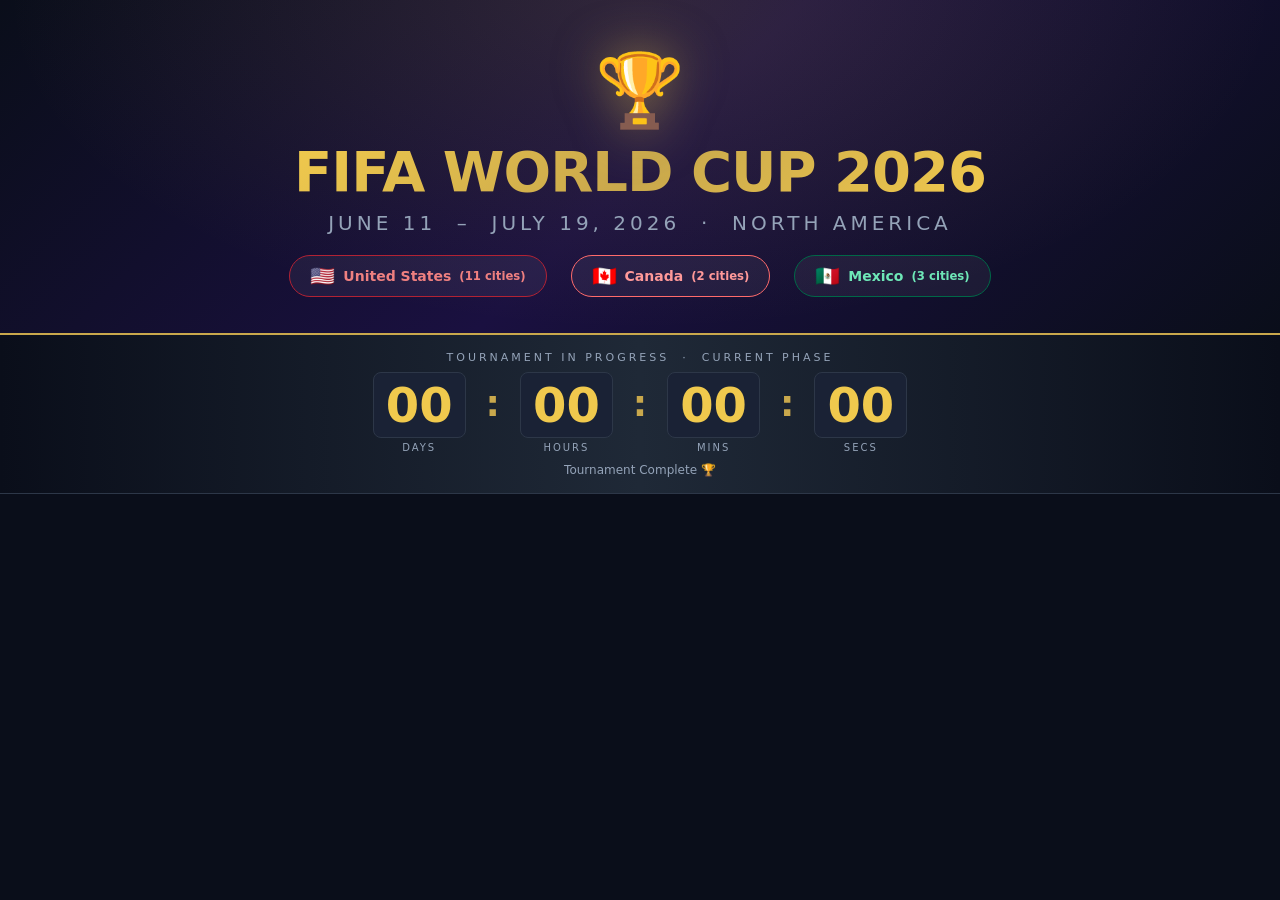
==== index.html @ 5e18eb70 "Add FIFA World Cup 2026 visual dashboard Complete single-page dashboard covering the full tournament" ====
<!DOCTYPE html>
<html lang="en">
<head>
<meta charset="UTF-8">
<meta name="viewport" content="width=device-width, initial-scale=1.0">
<title>FIFA World Cup 2026 Dashboard</title>
<style>
  :root {
    --gold: #C9A84C;
    --gold-light: #F0C94D;
    --dark: #0A0E1A;
    --dark2: #111827;
    --dark3: #1F2937;
    --card: #1A2235;
    --border: #2D3748;
    --text: #E2E8F0;
    --text-dim: #94A3B8;
    --usa: #B22234;
    --canada: #FF0000;
    --mexico: #006847;
    --green: #10B981;
    --blue: #3B82F6;
    --purple: #8B5CF6;
    --orange: #F59E0B;
  }

  * { margin: 0; padding: 0; box-sizing: border-box; }

  body {
    background: var(--dark);
    color: var(--text);
    font-family: 'Segoe UI', system-ui, -apple-system, sans-serif;
    min-height: 100vh;
  }

  /* ── HERO ── */
  .hero {
    background: linear-gradient(135deg, #0A0E1A 0%, #1a1040 50%, #0A0E1A 100%);
    border-bottom: 2px solid var(--gold);
    padding: 0;
    position: relative;
    overflow: hidden;
  }
  .hero::before {
    content: '';
    position: absolute;
    inset: 0;
    background: radial-gradient(ellipse at 50% 0%, rgba(201,168,76,0.15) 0%, transparent 70%);
  }
  .hero-inner {
    position: relative;
    z-index: 1;
    max-width: 1400px;
    margin: 0 auto;
    padding: 48px 24px 36px;
    display: flex;
    flex-direction: column;
    align-items: center;
    text-align: center;
  }
  .trophy-icon {
    font-size: 72px;
    margin-bottom: 8px;
    filter: drop-shadow(0 0 24px rgba(201,168,76,0.6));
    animation: float 3s ease-in-out infinite;
  }
  @keyframes float { 0%,100%{transform:translateY(0)} 50%{transform:translateY(-8px)} }
  .hero h1 {
    font-size: clamp(28px, 5vw, 56px);
    font-weight: 900;
    letter-spacing: -1px;
    background: linear-gradient(135deg, #F0C94D, #C9A84C, #F0C94D);
    -webkit-background-clip: text;
    -webkit-text-fill-color: transparent;
    background-clip: text;
    line-height: 1.1;
  }
  .hero-sub {
    font-size: clamp(14px, 2vw, 20px);
    color: var(--text-dim);
    margin-top: 8px;
    letter-spacing: 4px;
    text-transform: uppercase;
  }
  .hosts-bar {
    display: flex;
    gap: 24px;
    margin-top: 20px;
    flex-wrap: wrap;
    justify-content: center;
  }
  .host-badge {
    display: flex;
    align-items: center;
    gap: 8px;
    background: rgba(255,255,255,0.05);
    border: 1px solid var(--border);
    border-radius: 100px;
    padding: 8px 20px;
    font-size: 14px;
    font-weight: 600;
  }
  .host-badge .flag { font-size: 20px; }
  .host-badge.usa { border-color: var(--usa); color: #ef8080; }
  .host-badge.canada { border-color: #ff6b6b; color: #ff9999; }
  .host-badge.mexico { border-color: var(--mexico); color: #6ee7b7; }

  /* ── COUNTDOWN ── */
  .countdown-strip {
    background: linear-gradient(90deg, #0A0E1A, var(--dark3), #0A0E1A);
    border-bottom: 1px solid var(--border);
    padding: 16px 24px;
    text-align: center;
  }
  .countdown-label {
    font-size: 11px;
    letter-spacing: 3px;
    text-transform: uppercase;
    color: var(--text-dim);
    margin-bottom: 8px;
  }
  .countdown-wrap {
    display: flex;
    justify-content: center;
    gap: 20px;
    flex-wrap: wrap;
  }
  .cd-unit {
    display: flex;
    flex-direction: column;
    align-items: center;
  }
  .cd-num {
    font-size: clamp(28px, 4vw, 48px);
    font-weight: 900;
    color: var(--gold-light);
    line-height: 1;
    font-variant-numeric: tabular-nums;
    min-width: 64px;
    text-align: center;
    background: var(--card);
    border: 1px solid var(--border);
    border-radius: 8px;
    padding: 8px 12px;
  }
  .cd-lbl { font-size: 10px; color: var(--text-dim); letter-spacing: 2px; margin-top: 4px; text-transform: uppercase; }
  .cd-sep { font-size: 36px; color: var(--gold); align-self: center; padding-bottom: 18px; font-weight: 900; }

  /* ── LAYOUT ── */
  .main { max-width: 1400px; margin: 0 auto; padding: 24px; }
  .section { margin-bottom: 40px; }
  .section-title {
    font-size: 13px;
    letter-spacing: 3px;
    text-transform: uppercase;
    color: var(--gold);
    margin-bottom: 16px;
    display: flex;
    align-items: center;
    gap: 12px;
  }
  .section-title::after {
    content: '';
    flex: 1;
    height: 1px;
    background: linear-gradient(90deg, var(--border), transparent);
  }

  /* ── STATS ROW ── */
  .stats-grid {
    display: grid;
    grid-template-columns: repeat(auto-fit, minmax(140px, 1fr));
    gap: 12px;
  }
  .stat-card {
    background: var(--card);
    border: 1px solid var(--border);
    border-radius: 12px;
    padding: 20px 16px;
    text-align: center;
    transition: border-color .2s, transform .2s;
  }
  .stat-card:hover { border-color: var(--gold); transform: translateY(-2px); }
  .stat-num {
    font-size: 36px;
    font-weight: 900;
    color: var(--gold-light);
    line-height: 1;
  }
  .stat-label { font-size: 11px; color: var(--text-dim); margin-top: 4px; text-transform: uppercase; letter-spacing: 1px; }

  /* ── TIMELINE ── */
  .timeline {
    position: relative;
    padding-left: 28px;
  }
  .timeline::before {
    content: '';
    position: absolute;
    left: 10px;
    top: 8px;
    bottom: 8px;
    width: 2px;
    background: linear-gradient(to bottom, var(--gold), var(--blue), var(--purple), var(--green));
  }
  .tl-item {
    position: relative;
    margin-bottom: 20px;
    background: var(--card);
    border: 1px solid var(--border);
    border-radius: 12px;
    padding: 16px 20px;
    transition: border-color .2s;
  }
  .tl-item:hover { border-color: var(--gold); }
  .tl-item::before {
    content: '';
    position: absolute;
    left: -24px;
    top: 20px;
    width: 12px;
    height: 12px;
    border-radius: 50%;
    background: var(--gold);
    border: 2px solid var(--dark);
    box-shadow: 0 0 8px var(--gold);
  }
  .tl-item.active { border-color: var(--gold); background: rgba(201,168,76,0.08); }
  .tl-item.active::before { background: var(--gold-light); box-shadow: 0 0 16px var(--gold-light); }
  .tl-date { font-size: 12px; color: var(--gold); font-weight: 700; letter-spacing: 1px; }
  .tl-name { font-size: 16px; font-weight: 700; margin: 2px 0; }
  .tl-detail { font-size: 12px; color: var(--text-dim); }
  .tl-badge {
    display: inline-block;
    padding: 2px 10px;
    border-radius: 100px;
    font-size: 10px;
    font-weight: 700;
    letter-spacing: 1px;
    text-transform: uppercase;
    margin-top: 6px;
  }
  .badge-group { background: rgba(59,130,246,0.2); color: #93C5FD; border: 1px solid rgba(59,130,246,0.3); }
  .badge-r32 { background: rgba(139,92,246,0.2); color: #C4B5FD; border: 1px solid rgba(139,92,246,0.3); }
  .badge-r16 { background: rgba(245,158,11,0.2); color: #FCD34D; border: 1px solid rgba(245,158,11,0.3); }
  .badge-qf { background: rgba(16,185,129,0.2); color: #6EE7B7; border: 1px solid rgba(16,185,129,0.3); }
  .badge-sf { background: rgba(239,68,68,0.2); color: #FCA5A5; border: 1px solid rgba(239,68,68,0.3); }
  .badge-final { background: rgba(201,168,76,0.3); color: var(--gold-light); border: 1px solid var(--gold); }
  .badge-current { background: rgba(16,185,129,0.3); color: #6EE7B7; border: 1px solid var(--green); animation: pulse 2s infinite; }
  @keyframes pulse { 0%,100%{opacity:1} 50%{opacity:0.7} }

  /* ── PHASE PROGRESS ── */
  .phase-bar {
    background: var(--card);
    border: 1px solid var(--border);
    border-radius: 12px;
    padding: 20px 24px;
    margin-bottom: 12px;
  }
  .phase-header { display: flex; justify-content: space-between; align-items: center; margin-bottom: 10px; }
  .phase-name { font-weight: 700; font-size: 15px; }
  .phase-dates { font-size: 12px; color: var(--text-dim); }
  .phase-track { height: 6px; background: var(--dark3); border-radius: 100px; overflow: hidden; }
  .phase-fill { height: 100%; border-radius: 100px; transition: width 1s ease; }
  .phase-meta { display: flex; gap: 16px; margin-top: 8px; font-size: 12px; color: var(--text-dim); }

  /* ── VENUES ── */
  .venues-grid {
    display: grid;
    grid-template-columns: repeat(auto-fill, minmax(220px, 1fr));
    gap: 12px;
  }
  .venue-card {
    background: var(--card);
    border: 1px solid var(--border);
    border-radius: 12px;
    padding: 16px;
    transition: border-color .2s, transform .2s;
  }
  .venue-card:hover { transform: translateY(-2px); }
  .venue-card.usa { border-left: 3px solid var(--usa); }
  .venue-card.canada { border-left: 3px solid #ff6b6b; }
  .venue-card.mexico { border-left: 3px solid var(--mexico); }
  .venue-flag { font-size: 20px; margin-bottom: 4px; }
  .venue-city { font-size: 15px; font-weight: 700; }
  .venue-stadium { font-size: 11px; color: var(--text-dim); margin-top: 2px; }
  .venue-cap {
    margin-top: 8px;
    font-size: 11px;
    color: var(--gold);
    font-weight: 600;
  }
  .venue-games { font-size: 11px; color: var(--text-dim); margin-top: 2px; }
  .country-tag {
    display: inline-block;
    font-size: 9px;
    letter-spacing: 1px;
    text-transform: uppercase;
    padding: 2px 8px;
    border-radius: 100px;
    margin-top: 6px;
    font-weight: 700;
  }
  .tag-usa { background: rgba(178,34,52,0.2); color: #ef8080; }
  .tag-canada { background: rgba(255,107,107,0.2); color: #ff9999; }
  .tag-mexico { background: rgba(0,104,71,0.2); color: #6ee7b7; }

  /* ── GROUPS ── */
  .groups-grid {
    display: grid;
    grid-template-columns: repeat(auto-fill, minmax(200px, 1fr));
    gap: 12px;
  }
  .group-card {
    background: var(--card);
    border: 1px solid var(--border);
    border-radius: 12px;
    overflow: hidden;
    transition: border-color .2s, transform .2s;
  }
  .group-card:hover { border-color: var(--gold); transform: translateY(-2px); }
  .group-header {
    background: linear-gradient(135deg, rgba(201,168,76,0.2), rgba(201,168,76,0.05));
    border-bottom: 1px solid var(--border);
    padding: 10px 14px;
    display: flex;
    align-items: center;
    justify-content: space-between;
  }
  .group-letter { font-size: 20px; font-weight: 900; color: var(--gold); }
  .group-badge-host { font-size: 10px; color: var(--text-dim); }
  .group-teams { padding: 8px 0; }
  .team-row {
    display: flex;
    align-items: center;
    gap: 10px;
    padding: 7px 14px;
    border-bottom: 1px solid rgba(255,255,255,0.04);
    font-size: 13px;
    font-weight: 500;
    transition: background .15s;
  }
  .team-row:last-child { border-bottom: none; }
  .team-row:hover { background: rgba(255,255,255,0.04); }
  .team-flag { font-size: 18px; min-width: 24px; }
  .team-seed { font-size: 10px; color: var(--text-dim); margin-left: auto; }
  .team-row.pot1 { }
  .team-row.qualified { }

  /* ── BRACKET ── */
  .bracket-scroll { overflow-x: auto; padding-bottom: 16px; }
  .bracket {
    display: flex;
    gap: 0;
    min-width: 900px;
    padding: 16px 0;
  }
  .b-round {
    flex: 1;
    display: flex;
    flex-direction: column;
    justify-content: space-around;
    min-width: 150px;
  }
  .b-round-title {
    text-align: center;
    font-size: 10px;
    letter-spacing: 2px;
    text-transform: uppercase;
    color: var(--gold);
    font-weight: 700;
    padding: 8px;
    border-bottom: 1px solid var(--border);
    margin-bottom: 8px;
  }
  .b-match {
    background: var(--card);
    border: 1px solid var(--border);
    border-radius: 8px;
    margin: 4px 8px;
    overflow: hidden;
    transition: border-color .2s;
    font-size: 12px;
  }
  .b-match:hover { border-color: var(--gold); }
  .b-team {
    padding: 7px 10px;
    border-bottom: 1px solid var(--border);
    display: flex;
    align-items: center;
    gap: 6px;
  }
  .b-team:last-child { border-bottom: none; }
  .b-team.tbd { color: var(--text-dim); font-style: italic; }
  .b-team-flag { font-size: 14px; }
  .b-connector {
    display: flex;
    flex-direction: column;
    justify-content: center;
    align-items: center;
    color: var(--border);
    font-size: 18px;
    min-width: 20px;
  }

  /* ── OPENING MATCH ── */
  .opening-card {
    background: linear-gradient(135deg, rgba(201,168,76,0.1), rgba(201,168,76,0.03));
    border: 2px solid var(--gold);
    border-radius: 16px;
    padding: 28px 32px;
    display: flex;
    align-items: center;
    gap: 32px;
    flex-wrap: wrap;
  }
  .opening-vs {
    display: flex;
    align-items: center;
    gap: 20px;
    flex: 1;
    justify-content: center;
  }
  .opening-team {
    text-align: center;
  }
  .opening-flag { font-size: 48px; display: block; margin-bottom: 4px; }
  .opening-team-name { font-weight: 700; font-size: 16px; }
  .vs-badge {
    background: var(--gold);
    color: var(--dark);
    width: 44px;
    height: 44px;
    border-radius: 50%;
    display: flex;
    align-items: center;
    justify-content: center;
    font-weight: 900;
    font-size: 13px;
  }
  .opening-info { flex: 1; }
  .opening-info h3 { color: var(--gold); font-size: 13px; letter-spacing: 2px; text-transform: uppercase; margin-bottom: 8px; }
  .opening-detail { font-size: 14px; margin-bottom: 4px; }
  .opening-detail span { color: var(--text-dim); }

  /* ── MAP VIZ ── */
  .map-container {
    background: var(--card);
    border: 1px solid var(--border);
    border-radius: 12px;
    padding: 24px;
  }
  .country-section { margin-bottom: 20px; }
  .country-header {
    display: flex;
    align-items: center;
    gap: 12px;
    margin-bottom: 12px;
    padding-bottom: 8px;
    border-bottom: 1px solid var(--border);
  }
  .country-header .flag { font-size: 24px; }
  .country-header h3 { font-size: 16px; font-weight: 700; }
  .country-header .city-count { font-size: 12px; color: var(--text-dim); margin-left: auto; }
  .city-pills {
    display: flex;
    flex-wrap: wrap;
    gap: 8px;
  }
  .city-pill {
    background: rgba(255,255,255,0.05);
    border: 1px solid var(--border);
    border-radius: 100px;
    padding: 6px 14px;
    font-size: 13px;
    font-weight: 500;
    transition: background .2s, border-color .2s;
    cursor: default;
  }
  .city-pill:hover { background: rgba(201,168,76,0.1); border-color: var(--gold); }

  /* ── FINAL INFO ── */
  .final-card {
    background: linear-gradient(135deg, #1a1040, #0A0E1A);
    border: 2px solid var(--gold);
    border-radius: 16px;
    padding: 32px;
    text-align: center;
    position: relative;
    overflow: hidden;
  }
  .final-card::before {
    content: '🏆';
    position: absolute;
    font-size: 200px;
    opacity: 0.03;
    top: -20px;
    right: -20px;
  }
  .final-date { font-size: 24px; font-weight: 900; color: var(--gold-light); }
  .final-venue { font-size: 16px; color: var(--text-dim); margin-top: 4px; }
  .final-location { font-size: 14px; color: var(--text-dim); }

  /* ── CONFEDERATIONS ── */
  .confed-grid {
    display: grid;
    grid-template-columns: repeat(auto-fill, minmax(180px, 1fr));
    gap: 12px;
  }
  .confed-card {
    background: var(--card);
    border: 1px solid var(--border);
    border-radius: 12px;
    padding: 16px 20px;
    transition: border-color .2s;
  }
  .confed-card:hover { border-color: var(--gold); }
  .confed-name { font-size: 13px; font-weight: 700; color: var(--text-dim); letter-spacing: 1px; text-transform: uppercase; }
  .confed-slots {
    font-size: 32px;
    font-weight: 900;
    color: var(--gold-light);
    line-height: 1.1;
  }
  .confed-label { font-size: 11px; color: var(--text-dim); }
  .confed-bar { height: 3px; background: var(--dark3); border-radius: 100px; margin-top: 10px; overflow: hidden; }
  .confed-fill { height: 100%; border-radius: 100px; }

  /* ── RESPONSIVE ── */
  @media (max-width: 768px) {
    .opening-card { flex-direction: column; text-align: center; }
    .bracket { min-width: 700px; }
  }
</style>
</head>
<body>

<!-- HERO -->
<div class="hero">
  <div class="hero-inner">
    <div class="trophy-icon">🏆</div>
    <h1>FIFA WORLD CUP 2026</h1>
    <div class="hero-sub">June 11 &nbsp;–&nbsp; July 19, 2026 &nbsp;·&nbsp; North America</div>
    <div class="hosts-bar">
      <div class="host-badge usa"><span class="flag">🇺🇸</span> United States <small>(11 cities)</small></div>
      <div class="host-badge canada"><span class="flag">🇨🇦</span> Canada <small>(2 cities)</small></div>
      <div class="host-badge mexico"><span class="flag">🇲🇽</span> Mexico <small>(3 cities)</small></div>
    </div>
  </div>
</div>

<!-- COUNTDOWN -->
<div class="countdown-strip">
  <div class="countdown-label">Tournament in Progress &nbsp;·&nbsp; Current Phase</div>
  <div class="countdown-wrap">
    <div class="cd-unit"><div class="cd-num" id="cd-d">00</div><div class="cd-lbl">Days</div></div>
    <div class="cd-sep">:</div>
    <div class="cd-unit"><div class="cd-num" id="cd-h">00</div><div class="cd-lbl">Hours</div></div>
    <div class="cd-sep">:</div>
    <div class="cd-unit"><div class="cd-num" id="cd-m">00</div><div class="cd-lbl">Mins</div></div>
    <div class="cd-sep">:</div>
    <div class="cd-unit"><div class="cd-num" id="cd-s">00</div><div class="cd-lbl">Secs</div></div>
  </div>
  <div style="font-size:12px;color:var(--text-dim);margin-top:10px;" id="cd-label"></div>
</div>

<!-- MAIN -->
<div class="main">

  <!-- KEY STATS -->
  <div class="section">
    <div class="section-title">Tournament at a Glance</div>
    <div class="stats-grid">
      <div class="stat-card"><div class="stat-num">48</div><div class="stat-label">Teams</div></div>
      <div class="stat-card"><div class="stat-num">104</div><div class="stat-label">Matches</div></div>
      <div class="stat-card"><div class="stat-num">39</div><div class="stat-label">Days</div></div>
      <div class="stat-card"><div class="stat-num">16</div><div class="stat-label">Host Cities</div></div>
      <div class="stat-card"><div class="stat-num">16</div><div class="stat-label">Stadiums</div></div>
      <div class="stat-card"><div class="stat-num">12</div><div class="stat-label">Groups</div></div>
      <div class="stat-card"><div class="stat-num">3</div><div class="stat-label">Host Nations</div></div>
      <div class="stat-card"><div class="stat-num">32</div><div class="stat-label">Round of 32</div></div>
    </div>
  </div>

  <!-- OPENING MATCH -->
  <div class="section">
    <div class="section-title">Opening Match</div>
    <div class="opening-card">
      <div class="opening-vs">
        <div class="opening-team">
          <span class="opening-flag">🇲🇽</span>
          <div class="opening-team-name">Mexico</div>
        </div>
        <div class="vs-badge">VS</div>
        <div class="opening-team">
          <span class="opening-flag">🇲🇾</span>
          <div class="opening-team-name">TBD</div>
        </div>
      </div>
      <div class="opening-info">
        <h3>Kickoff — June 11, 2026</h3>
        <div class="opening-detail">🏟️ <span>Venue:</span> Estadio Azteca</div>
        <div class="opening-detail">📍 <span>Location:</span> Mexico City, Mexico</div>
        <div class="opening-detail">🕖 <span>Kickoff:</span> 18:00 Local Time</div>
        <div class="opening-detail">🎉 <span>Historic:</span> Azteca hosts its 3rd World Cup</div>
      </div>
    </div>
  </div>

  <!-- TOURNAMENT PHASES -->
  <div class="section">
    <div class="section-title">Tournament Schedule &amp; Phases</div>

    <div class="phase-bar">
      <div class="phase-header">
        <div class="phase-name">🔵 Group Stage</div>
        <div class="phase-dates">Jun 11 – Jul 2, 2026</div>
      </div>
      <div class="phase-track"><div class="phase-fill" id="pf-group" style="background: var(--blue); width:0%"></div></div>
      <div class="phase-meta">
        <span>12 Groups · 4 Teams Each</span>
        <span>72 Matches</span>
        <span>Top 2 + 8 Best 3rd Place Advance</span>
      </div>
    </div>

    <div class="phase-bar">
      <div class="phase-header">
        <div class="phase-name">🟣 Round of 32</div>
        <div class="phase-dates">Jul 4 – Jul 7, 2026</div>
      </div>
      <div class="phase-track"><div class="phase-fill" id="pf-r32" style="background: var(--purple); width:0%"></div></div>
      <div class="phase-meta"><span>16 Matches</span><span>32 Teams</span></div>
    </div>

    <div class="phase-bar">
      <div class="phase-header">
        <div class="phase-name">🟡 Round of 16</div>
        <div class="phase-dates">Jul 9 – Jul 11, 2026</div>
      </div>
      <div class="phase-track"><div class="phase-fill" id="pf-r16" style="background: var(--orange); width:0%"></div></div>
      <div class="phase-meta"><span>8 Matches</span><span>16 Teams</span></div>
    </div>

    <div class="phase-bar">
      <div class="phase-header">
        <div class="phase-name">🟢 Quarter-Finals</div>
        <div class="phase-dates">Jul 13 – Jul 14, 2026</div>
      </div>
      <div class="phase-track"><div class="phase-fill" id="pf-qf" style="background: var(--green); width:0%"></div></div>
      <div class="phase-meta"><span>4 Matches</span><span>8 Teams</span></div>
    </div>

    <div class="phase-bar">
      <div class="phase-header">
        <div class="phase-name">🔴 Semi-Finals</div>
        <div class="phase-dates">Jul 16 – Jul 17, 2026</div>
      </div>
      <div class="phase-track"><div class="phase-fill" id="pf-sf" style="background: #EF4444; width:0%"></div></div>
      <div class="phase-meta"><span>2 Matches</span><span>4 Teams</span></div>
    </div>

    <div class="phase-bar" style="border-color: var(--gold);">
      <div class="phase-header">
        <div class="phase-name" style="color:var(--gold)">🏆 Final</div>
        <div class="phase-dates">July 19, 2026</div>
      </div>
      <div class="phase-track"><div class="phase-fill" id="pf-final" style="background: var(--gold); width:0%"></div></div>
      <div class="phase-meta"><span>MetLife Stadium, East Rutherford, NJ</span><span>1 Match · 2 Teams</span></div>
    </div>
  </div>

  <!-- TIMELINE -->
  <div class="section">
    <div class="section-title">Full Tournament Timeline</div>
    <div class="timeline">

      <div class="tl-item" id="tl-start">
        <div class="tl-date">June 11, 2026</div>
        <div class="tl-name">Opening Ceremony &amp; First Match</div>
        <div class="tl-detail">Estadio Azteca · Mexico City, Mexico</div>
        <div><span class="tl-badge badge-group">Group Stage Begins</span></div>
      </div>

      <div class="tl-item">
        <div class="tl-date">June 11 – July 2, 2026</div>
        <div class="tl-name">Group Stage — 72 Matches</div>
        <div class="tl-detail">12 groups · 4 teams each · 6 matches per group · Top 2 + 8 best 3rd-place teams advance</div>
        <div><span class="tl-badge badge-group">Group Stage</span></div>
      </div>

      <div class="tl-item">
        <div class="tl-date">July 4 – 7, 2026</div>
        <div class="tl-name">Round of 32 — 16 Matches</div>
        <div class="tl-detail">First knockout round · 32 teams compete · New format in World Cup history</div>
        <div><span class="tl-badge badge-r32">Round of 32</span></div>
      </div>

      <div class="tl-item">
        <div class="tl-date">July 9 – 11, 2026</div>
        <div class="tl-name">Round of 16 — 8 Matches</div>
        <div class="tl-detail">16 teams remaining · 4 matches per day across host cities</div>
        <div><span class="tl-badge badge-r16">Round of 16</span></div>
      </div>

      <div class="tl-item">
        <div class="tl-date">July 13 – 14, 2026</div>
        <div class="tl-name">Quarter-Finals — 4 Matches</div>
        <div class="tl-detail">8 teams battle for Semi-Final spots · 2 matches per day</div>
        <div><span class="tl-badge badge-qf">Quarter-Finals</span></div>
      </div>

      <div class="tl-item">
        <div class="tl-date">July 16, 2026</div>
        <div class="tl-name">Semi-Final 1</div>
        <div class="tl-detail">MetLife Stadium · East Rutherford, New Jersey</div>
        <div><span class="tl-badge badge-sf">Semi-Final</span></div>
      </div>

      <div class="tl-item">
        <div class="tl-date">July 17, 2026</div>
        <div class="tl-name">Semi-Final 2 &amp; 3rd Place Playoff</div>
        <div class="tl-detail">AT&amp;T Stadium · Arlington, Texas</div>
        <div><span class="tl-badge badge-sf">Semi-Final</span></div>
      </div>

      <div class="tl-item" style="border-color:var(--gold); background: rgba(201,168,76,0.06);">
        <div class="tl-date" style="color:var(--gold-light); font-size:14px;">July 19, 2026</div>
        <div class="tl-name" style="font-size:20px; color:var(--gold-light);">🏆 THE FINAL</div>
        <div class="tl-detail">MetLife Stadium · East Rutherford, New Jersey · 16:00 ET</div>
        <div><span class="tl-badge badge-final">World Cup Final</span></div>
      </div>

    </div>
  </div>

  <!-- HOST CITIES & VENUES -->
  <div class="section">
    <div class="section-title">Host Cities &amp; Stadiums</div>

    <div class="map-container">
      <div class="country-section">
        <div class="country-header">
          <span class="flag">🇺🇸</span>
          <h3>United States</h3>
          <span class="city-count">11 Cities · 11 Stadiums</span>
        </div>
        <div class="city-pills">
          <span class="city-pill">🗽 New York / New Jersey</span>
          <span class="city-pill">🌆 Los Angeles</span>
          <span class="city-pill">🌟 Dallas</span>
          <span class="city-pill">🌁 San Francisco</span>
          <span class="city-pill">🌧️ Seattle</span>
          <span class="city-pill">🌴 Miami</span>
          <span class="city-pill">🍑 Atlanta</span>
          <span class="city-pill">🦞 Boston</span>
          <span class="city-pill">🌻 Kansas City</span>
          <span class="city-pill">🔔 Philadelphia</span>
          <span class="city-pill">🚀 Houston</span>
        </div>
      </div>
      <div class="country-section">
        <div class="country-header">
          <span class="flag">🇲🇽</span>
          <h3>Mexico</h3>
          <span class="city-count">3 Cities · 3 Stadiums</span>
        </div>
        <div class="city-pills">
          <span class="city-pill">🏙️ Mexico City</span>
          <span class="city-pill">🌵 Guadalajara</span>
          <span class="city-pill">🏭 Monterrey</span>
        </div>
      </div>
      <div class="country-section" style="margin-bottom:0">
        <div class="country-header">
          <span class="flag">🇨🇦</span>
          <h3>Canada</h3>
          <span class="city-count">2 Cities · 2 Stadiums</span>
        </div>
        <div class="city-pills">
          <span class="city-pill">🍁 Toronto</span>
          <span class="city-pill">🏔️ Vancouver</span>
        </div>
      </div>
    </div>
  </div>

  <!-- KEY VENUES CARDS -->
  <div class="section">
    <div class="section-title">Key Venues</div>
    <div class="venues-grid">
      <div class="venue-card usa">
        <div class="venue-flag">🇺🇸</div>
        <div class="venue-city">New York / New Jersey</div>
        <div class="venue-stadium">MetLife Stadium</div>
        <div class="venue-cap">🏆 FINAL VENUE</div>
        <div class="venue-games">Capacity: ~82,500</div>
        <span class="country-tag tag-usa">USA</span>
      </div>
      <div class="venue-card mexico">
        <div class="venue-flag">🇲🇽</div>
        <div class="venue-city">Mexico City</div>
        <div class="venue-stadium">Estadio Azteca</div>
        <div class="venue-cap">⚡ OPENING MATCH</div>
        <div class="venue-games">Capacity: ~87,600 · 3rd WC here</div>
        <span class="country-tag tag-mexico">Mexico</span>
      </div>
      <div class="venue-card usa">
        <div class="venue-flag">🇺🇸</div>
        <div class="venue-city">Dallas</div>
        <div class="venue-stadium">AT&T Stadium</div>
        <div class="venue-cap">🏟️ Semi-Final Venue</div>
        <div class="venue-games">Capacity: ~80,000</div>
        <span class="country-tag tag-usa">USA</span>
      </div>
      <div class="venue-card usa">
        <div class="venue-flag">🇺🇸</div>
        <div class="venue-city">Los Angeles</div>
        <div class="venue-stadium">SoFi Stadium</div>
        <div class="venue-cap">📍 Group + KO Stages</div>
        <div class="venue-games">Capacity: ~70,000</div>
        <span class="country-tag tag-usa">USA</span>
      </div>
      <div class="venue-card usa">
        <div class="venue-flag">🇺🇸</div>
        <div class="venue-city">Miami</div>
        <div class="venue-stadium">Hard Rock Stadium</div>
        <div class="venue-cap">📍 Group + KO Stages</div>
        <div class="venue-games">Capacity: ~65,000</div>
        <span class="country-tag tag-usa">USA</span>
      </div>
      <div class="venue-card canada">
        <div class="venue-flag">🇨🇦</div>
        <div class="venue-city">Toronto</div>
        <div class="venue-stadium">BMO Field</div>
        <div class="venue-cap">📍 Group Stage</div>
        <div class="venue-games">Capacity: ~45,000 (expanded)</div>
        <span class="country-tag tag-canada">Canada</span>
      </div>
      <div class="venue-card canada">
        <div class="venue-flag">🇨🇦</div>
        <div class="venue-city">Vancouver</div>
        <div class="venue-stadium">BC Place</div>
        <div class="venue-cap">📍 Group Stage</div>
        <div class="venue-games">Capacity: ~54,500</div>
        <span class="country-tag tag-canada">Canada</span>
      </div>
      <div class="venue-card mexico">
        <div class="venue-flag">🇲🇽</div>
        <div class="venue-city">Guadalajara</div>
        <div class="venue-stadium">Estadio Akron</div>
        <div class="venue-cap">📍 Group Stage</div>
        <div class="venue-games">Capacity: ~49,850</div>
        <span class="country-tag tag-mexico">Mexico</span>
      </div>
    </div>
  </div>

  <!-- GROUP STAGE DRAW -->
  <div class="section">
    <div class="section-title">Group Stage Draw</div>
    <div class="groups-grid" id="groups-grid">
      <!-- filled by JS -->
    </div>
  </div>

  <!-- CONFEDERATION SLOTS -->
  <div class="section">
    <div class="section-title">Qualification Slots by Confederation</div>
    <div class="confed-grid">
      <div class="confed-card">
        <div class="confed-name">UEFA (Europe)</div>
        <div class="confed-slots">16</div>
        <div class="confed-label">Teams</div>
        <div class="confed-bar"><div class="confed-fill" style="background:#3B82F6;width:33.3%"></div></div>
      </div>
      <div class="confed-card">
        <div class="confed-name">CONMEBOL (S. America)</div>
        <div class="confed-slots">6</div>
        <div class="confed-label">Teams + 1 via play-off</div>
        <div class="confed-bar"><div class="confed-fill" style="background:#10B981;width:14.6%"></div></div>
      </div>
      <div class="confed-card">
        <div class="confed-name">CONCACAF (N./C. Am.)</div>
        <div class="confed-slots">6</div>
        <div class="confed-label">Teams + hosts</div>
        <div class="confed-bar"><div class="confed-fill" style="background:#F59E0B;width:14.6%"></div></div>
      </div>
      <div class="confed-card">
        <div class="confed-name">AFC (Asia)</div>
        <div class="confed-slots">8</div>
        <div class="confed-label">Teams + 1 via play-off</div>
        <div class="confed-bar"><div class="confed-fill" style="background:#EF4444;width:18.75%"></div></div>
      </div>
      <div class="confed-card">
        <div class="confed-name">CAF (Africa)</div>
        <div class="confed-slots">9</div>
        <div class="confed-label">Teams + 1 via play-off</div>
        <div class="confed-bar"><div class="confed-fill" style="background:#8B5CF6;width:20.8%"></div></div>
      </div>
      <div class="confed-card">
        <div class="confed-name">OFC (Oceania)</div>
        <div class="confed-slots">1</div>
        <div class="confed-label">Team + 1 via play-off</div>
        <div class="confed-bar"><div class="confed-fill" style="background:#EC4899;width:4.2%"></div></div>
      </div>
      <div class="confed-card" style="border-color:var(--gold)">
        <div class="confed-name">Host Nations</div>
        <div class="confed-slots">3</div>
        <div class="confed-label">Auto-qualified (USA, CAN, MEX)</div>
        <div class="confed-bar"><div class="confed-fill" style="background:var(--gold);width:6.25%"></div></div>
      </div>
    </div>
  </div>

  <!-- KNOCKOUT BRACKET -->
  <div class="section">
    <div class="section-title">Knockout Bracket — Structure</div>
    <div class="bracket-scroll">
      <div class="bracket">

        <div class="b-round">
          <div class="b-round-title">Round of 32<br><small style="color:var(--text-dim)">Jul 4–7</small></div>
          <div class="b-match"><div class="b-team tbd">🔵 1A</div><div class="b-team tbd">🟣 3rd (B/C/D)</div></div>
          <div class="b-match"><div class="b-team tbd">🔵 1B</div><div class="b-team tbd">🟣 3rd (A/E/F)</div></div>
          <div class="b-match"><div class="b-team tbd">🔵 1C</div><div class="b-team tbd">🟣 2D</div></div>
          <div class="b-match"><div class="b-team tbd">🔵 1D</div><div class="b-team tbd">🟣 2C</div></div>
          <div class="b-match"><div class="b-team tbd">🔵 1E</div><div class="b-team tbd">🟣 3rd (G/H/I)</div></div>
          <div class="b-match"><div class="b-team tbd">🔵 1F</div><div class="b-team tbd">🟣 3rd (J/K/L)</div></div>
          <div class="b-match"><div class="b-team tbd">🔵 1G</div><div class="b-team tbd">🟣 2H</div></div>
          <div class="b-match"><div class="b-team tbd">🔵 1H</div><div class="b-team tbd">🟣 2G</div></div>
          <div class="b-match"><div class="b-team tbd">🔵 1I</div><div class="b-team tbd">🟣 2J</div></div>
          <div class="b-match"><div class="b-team tbd">🔵 1J</div><div class="b-team tbd">🟣 2I</div></div>
          <div class="b-match"><div class="b-team tbd">🔵 1K</div><div class="b-team tbd">🟣 2L</div></div>
          <div class="b-match"><div class="b-team tbd">🔵 1L</div><div class="b-team tbd">🟣 2K</div></div>
          <div class="b-match"><div class="b-team tbd">🔵 2A</div><div class="b-team tbd">🟣 3rd (E/F/G)</div></div>
          <div class="b-match"><div class="b-team tbd">🔵 2B</div><div class="b-team tbd">🟣 3rd (H/I/J)</div></div>
          <div class="b-match"><div class="b-team tbd">🔵 2E</div><div class="b-team tbd">🟣 3rd (K/L)</div></div>
          <div class="b-match"><div class="b-team tbd">🔵 2F</div><div class="b-team tbd">🟣 3rd remaining</div></div>
        </div>

        <div class="b-round">
          <div class="b-round-title">Round of 16<br><small style="color:var(--text-dim)">Jul 9–11</small></div>
          <div class="b-match"><div class="b-team tbd">Winner M1</div><div class="b-team tbd">Winner M2</div></div>
          <div class="b-match"><div class="b-team tbd">Winner M3</div><div class="b-team tbd">Winner M4</div></div>
          <div class="b-match"><div class="b-team tbd">Winner M5</div><div class="b-team tbd">Winner M6</div></div>
          <div class="b-match"><div class="b-team tbd">Winner M7</div><div class="b-team tbd">Winner M8</div></div>
          <div class="b-match"><div class="b-team tbd">Winner M9</div><div class="b-team tbd">Winner M10</div></div>
          <div class="b-match"><div class="b-team tbd">Winner M11</div><div class="b-team tbd">Winner M12</div></div>
          <div class="b-match"><div class="b-team tbd">Winner M13</div><div class="b-team tbd">Winner M14</div></div>
          <div class="b-match"><div class="b-team tbd">Winner M15</div><div class="b-team tbd">Winner M16</div></div>
        </div>

        <div class="b-round">
          <div class="b-round-title">Quarter-Finals<br><small style="color:var(--text-dim)">Jul 13–14</small></div>
          <div class="b-match"><div class="b-team tbd">QF1 Team A</div><div class="b-team tbd">QF1 Team B</div></div>
          <div class="b-match"><div class="b-team tbd">QF2 Team A</div><div class="b-team tbd">QF2 Team B</div></div>
          <div class="b-match"><div class="b-team tbd">QF3 Team A</div><div class="b-team tbd">QF3 Team B</div></div>
          <div class="b-match"><div class="b-team tbd">QF4 Team A</div><div class="b-team tbd">QF4 Team B</div></div>
        </div>

        <div class="b-round">
          <div class="b-round-title">Semi-Finals<br><small style="color:var(--text-dim)">Jul 16–17</small></div>
          <div class="b-match"><div class="b-team tbd">SF1 Team A</div><div class="b-team tbd">SF1 Team B</div></div>
          <div class="b-match"><div class="b-team tbd">SF2 Team A</div><div class="b-team tbd">SF2 Team B</div></div>
        </div>

        <div class="b-round">
          <div class="b-round-title" style="color:var(--gold)">🏆 FINAL<br><small style="color:var(--text-dim)">Jul 19</small></div>
          <div class="b-match" style="border-color:var(--gold); background:rgba(201,168,76,0.06)">
            <div class="b-team tbd" style="font-weight:700; padding:14px 10px;">🏆 Champion</div>
            <div class="b-team tbd" style="padding:14px 10px;">Runner-Up</div>
          </div>
        </div>

      </div>
    </div>
  </div>

  <!-- GROUPS DETAIL -->
  <div class="section">
    <div class="section-title">Group Draw — All 48 Teams</div>
    <div class="groups-grid" id="groups-detail">
      <!-- filled by JS -->
    </div>
  </div>

  <!-- FINAL CARD -->
  <div class="section">
    <div class="section-title">The Final</div>
    <div class="final-card">
      <div style="font-size:48px;margin-bottom:16px">🏆</div>
      <div class="final-date">July 19, 2026</div>
      <div class="final-venue" style="font-size:20px;font-weight:700;color:var(--text);margin-top:8px">MetLife Stadium</div>
      <div class="final-location">East Rutherford, New Jersey · USA</div>
      <div style="margin-top:16px;font-size:13px;color:var(--text-dim)">Kickoff: 16:00 ET &nbsp;·&nbsp; Capacity: ~82,500 &nbsp;·&nbsp; Broadcast: Global</div>
      <div style="margin-top:24px;display:flex;justify-content:center;gap:40px;flex-wrap:wrap">
        <div style="text-align:center"><div style="font-size:24px;font-weight:900;color:var(--gold)">82,500</div><div style="font-size:11px;color:var(--text-dim)">CAPACITY</div></div>
        <div style="text-align:center"><div style="font-size:24px;font-weight:900;color:var(--gold)">5B+</div><div style="font-size:11px;color:var(--text-dim)">VIEWERS</div></div>
        <div style="text-align:center"><div style="font-size:24px;font-weight:900;color:var(--gold)">#1</div><div style="font-size:11px;color:var(--text-dim)">SPORTS EVENT</div></div>
        <div style="text-align:center"><div style="font-size:24px;font-weight:900;color:var(--gold)">Jul 19</div><div style="font-size:11px;color:var(--text-dim)">MATCH DAY</div></div>
      </div>
    </div>
  </div>

  <!-- FOOTER -->
  <div style="text-align:center;padding:32px 0;border-top:1px solid var(--border);margin-top:24px">
    <div style="font-size:28px;margin-bottom:8px">⚽</div>
    <div style="color:var(--text-dim);font-size:13px">FIFA World Cup 2026 Dashboard · United States · Canada · Mexico</div>
    <div style="color:var(--border);font-size:11px;margin-top:4px">June 11 – July 19, 2026 · 48 Teams · 104 Matches · 16 Cities</div>
  </div>

</div>

<script>
// ── GROUP DATA ──
const groups = [
  { letter:'A', host:'🇺🇸', teams:[
    {flag:'🇦🇷', name:'Argentina'},{flag:'🇨🇱', name:'Chile'},
    {flag:'🇨🇦', name:'Canada'},{flag:'🇵🇪', name:'Peru'}
  ]},
  { letter:'B', host:'🇺🇸', teams:[
    {flag:'🇪🇸', name:'Spain'},{flag:'🇲🇦', name:'Morocco'},
    {flag:'🇺🇸', name:'United States'},{flag:'🇺🇿', name:'Uzbekistan'}
  ]},
  { letter:'C', host:'🇲🇽', teams:[
    {flag:'🇩🇪', name:'Germany'},{flag:'🇯🇵', name:'Japan'},
    {flag:'🇦🇺', name:'Australia'},{flag:'🇨🇷', name:'Costa Rica'}
  ]},
  { letter:'D', host:'🇲🇽', teams:[
    {flag:'🇫🇷', name:'France'},{flag:'🇸🇦', name:'Saudi Arabia'},
    {flag:'🇳🇿', name:'New Zealand'},{flag:'🇷🇸', name:'Serbia'}
  ]},
  { letter:'E', host:'🇺🇸', teams:[
    {flag:'🇧🇷', name:'Brazil'},{flag:'🇨🇭', name:'Switzerland'},
    {flag:'🇨🇲', name:'Cameroon'},{flag:'🇰🇷', name:'South Korea'}
  ]},
  { letter:'F', host:'🇺🇸', teams:[
    {flag:'🏴󠁧󠁢󠁥󠁮󠁧󠁿', name:'England'},{flag:'🇵🇦', name:'Panama'},
    {flag:'🇹🇳', name:'Tunisia'},{flag:'🇮🇷', name:'IR Iran'}
  ]},
  { letter:'G', host:'🇲🇽', teams:[
    {flag:'🇵🇹', name:'Portugal'},{flag:'🇭🇷', name:'Croatia'},
    {flag:'🇲🇽', name:'Mexico'},{flag:'🇶🇦', name:'Qatar'}
  ]},
  { letter:'H', host:'🇨🇦', teams:[
    {flag:'🇧🇪', name:'Belgium'},{flag:'🇺🇦', name:'Ukraine'},
    {flag:'🇩🇿', name:'Algeria'},{flag:'🇬🇭', name:'Ghana'}
  ]},
  { letter:'I', host:'🇺🇸', teams:[
    {flag:'🇳🇱', name:'Netherlands'},{flag:'🇸🇳', name:'Senegal'},
    {flag:'🇧🇦', name:'Bosnia-Herz.'},{flag:'🇿🇦', name:'South Africa'}
  ]},
  { letter:'J', host:'🇺🇸', teams:[
    {flag:'🇨🇴', name:'Colombia'},{flag:'🇭🇳', name:'Honduras'},
    {flag:'🇨🇮', name:"Côte d'Ivoire"},{flag:'🇺🇾', name:'Uruguay'}
  ]},
  { letter:'K', host:'🇨🇦', teams:[
    {flag:'🇵🇱', name:'Poland'},{flag:'🇨🇺', name:'Cuba'},
    {flag:'🇯🇲', name:'Jamaica'},{flag:'🇰🇪', name:'Kenya'}
  ]},
  { letter:'L', host:'🇺🇸', teams:[
    {flag:'🇵🇸', name:'Palestine'},{flag:'🇪🇨', name:'Ecuador'},
    {flag:'🇻🇪', name:'Venezuela'},{flag:'🇳🇬', name:'Nigeria'}
  ]},
];

function renderGroups() {
  const container = document.getElementById('groups-detail');
  container.innerHTML = groups.map(g => `
    <div class="group-card">
      <div class="group-header">
        <div class="group-letter">Group ${g.letter}</div>
        <div class="group-badge-host">${g.host}</div>
      </div>
      <div class="group-teams">
        ${g.teams.map((t,i) => `
          <div class="team-row">
            <span class="team-flag">${t.flag}</span>
            <span>${t.name}</span>
            ${i===0 ? '<span class="team-seed" title="Pot 1">★</span>' : ''}
          </div>
        `).join('')}
      </div>
    </div>
  `).join('');
  // remove duplicate groups-grid section (was placeholder)
  const g2 = document.getElementById('groups-grid');
  if (g2) g2.parentElement.parentElement.style.display='none';
}

// ── COUNTDOWN + PHASE PROGRESS ──
function updateCountdown() {
  const now = new Date();
  const start = new Date('2026-06-11T18:00:00-06:00'); // Azteca local
  const end   = new Date('2026-07-19T16:00:00-04:00'); // MetLife ET

  const phases = [
    { name:'Group Stage',   start: new Date('2026-06-11'), end: new Date('2026-07-03'), bar:'pf-group' },
    { name:'Round of 32',   start: new Date('2026-07-04'), end: new Date('2026-07-08'), bar:'pf-r32' },
    { name:'Round of 16',   start: new Date('2026-07-09'), end: new Date('2026-07-12'), bar:'pf-r16' },
    { name:'Quarter-Finals',start: new Date('2026-07-13'), end: new Date('2026-07-15'), bar:'pf-qf' },
    { name:'Semi-Finals',   start: new Date('2026-07-16'), end: new Date('2026-07-18'), bar:'pf-sf' },
    { name:'Final',         start: new Date('2026-07-19'), end: new Date('2026-07-20'), bar:'pf-final' },
  ];

  // update phase bars
  phases.forEach(p => {
    const el = document.getElementById(p.bar);
    if (!el) return;
    if (now < p.start) { el.style.width = '0%'; }
    else if (now >= p.end) { el.style.width = '100%'; }
    else {
      const pct = ((now - p.start) / (p.end - p.start)) * 100;
      el.style.width = pct.toFixed(1) + '%';
    }
  });

  let target, label;
  if (now < start) {
    target = start;
    label = 'Until the Opening Whistle';
  } else if (now < end) {
    target = end;
    label = 'Until the Final Whistle — Tournament is LIVE! ⚽';
  } else {
    document.getElementById('cd-d').textContent = '00';
    document.getElementById('cd-h').textContent = '00';
    document.getElementById('cd-m').textContent = '00';
    document.getElementById('cd-s').textContent = '00';
    document.getElementById('cd-label').textContent = 'Tournament Complete 🏆';
    return;
  }

  const diff = target - now;
  const d = Math.floor(diff / 86400000);
  const h = Math.floor((diff % 86400000) / 3600000);
  const m = Math.floor((diff % 3600000) / 60000);
  const s = Math.floor((diff % 60000) / 1000);

  document.getElementById('cd-d').textContent = String(d).padStart(2,'0');
  document.getElementById('cd-h').textContent = String(h).padStart(2,'0');
  document.getElementById('cd-m').textContent = String(m).padStart(2,'0');
  document.getElementById('cd-s').textContent = String(s).padStart(2,'0');
  document.getElementById('cd-label').textContent = label;

  // highlight current phase in timeline strip
  const strip = document.querySelector('.countdown-strip .countdown-label');
  const current = phases.find(p => now >= p.start && now < p.end);
  if (current) strip.textContent = `Currently: ${current.name}`;
  else if (now < start) strip.textContent = 'Tournament starts June 11, 2026';
  else strip.textContent = 'World Cup 2026 Complete';
}

renderGroups();
updateCountdown();
setInterval(updateCountdown, 1000);
</script>
</body>
</html>
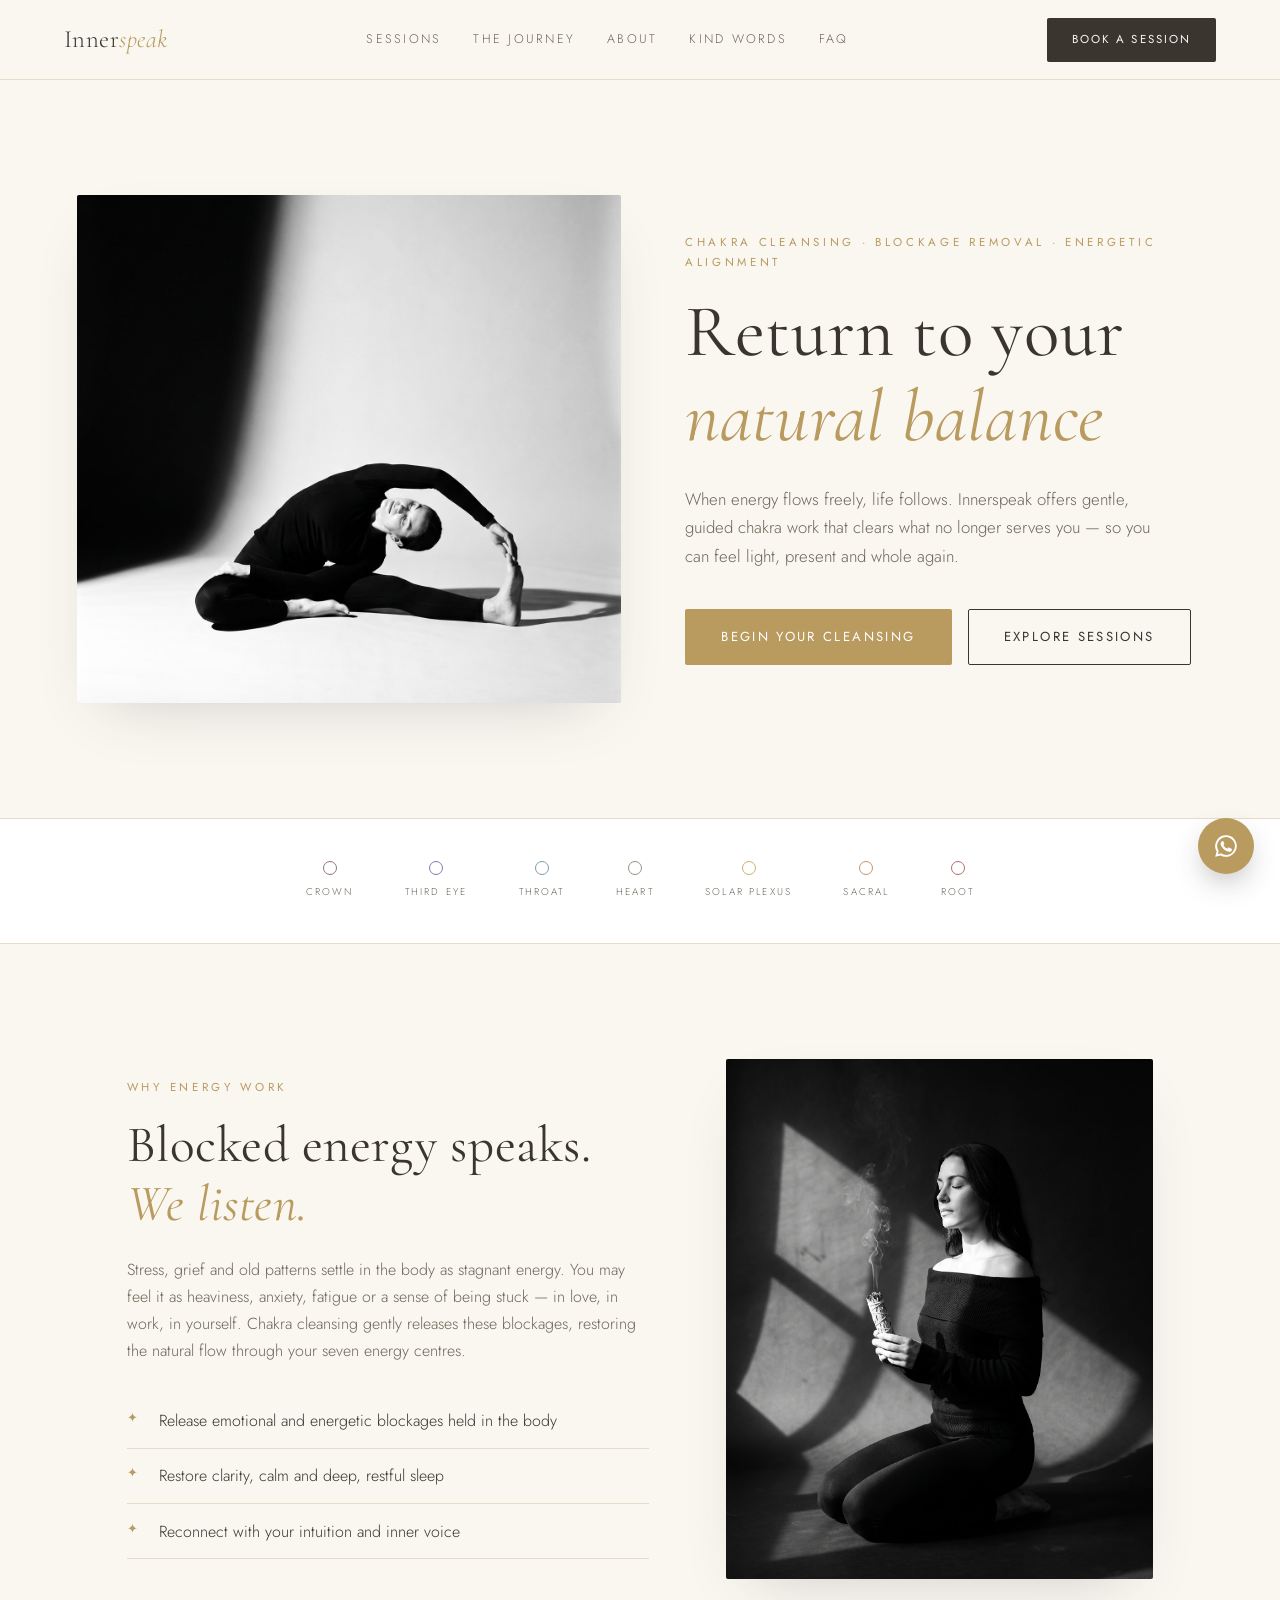
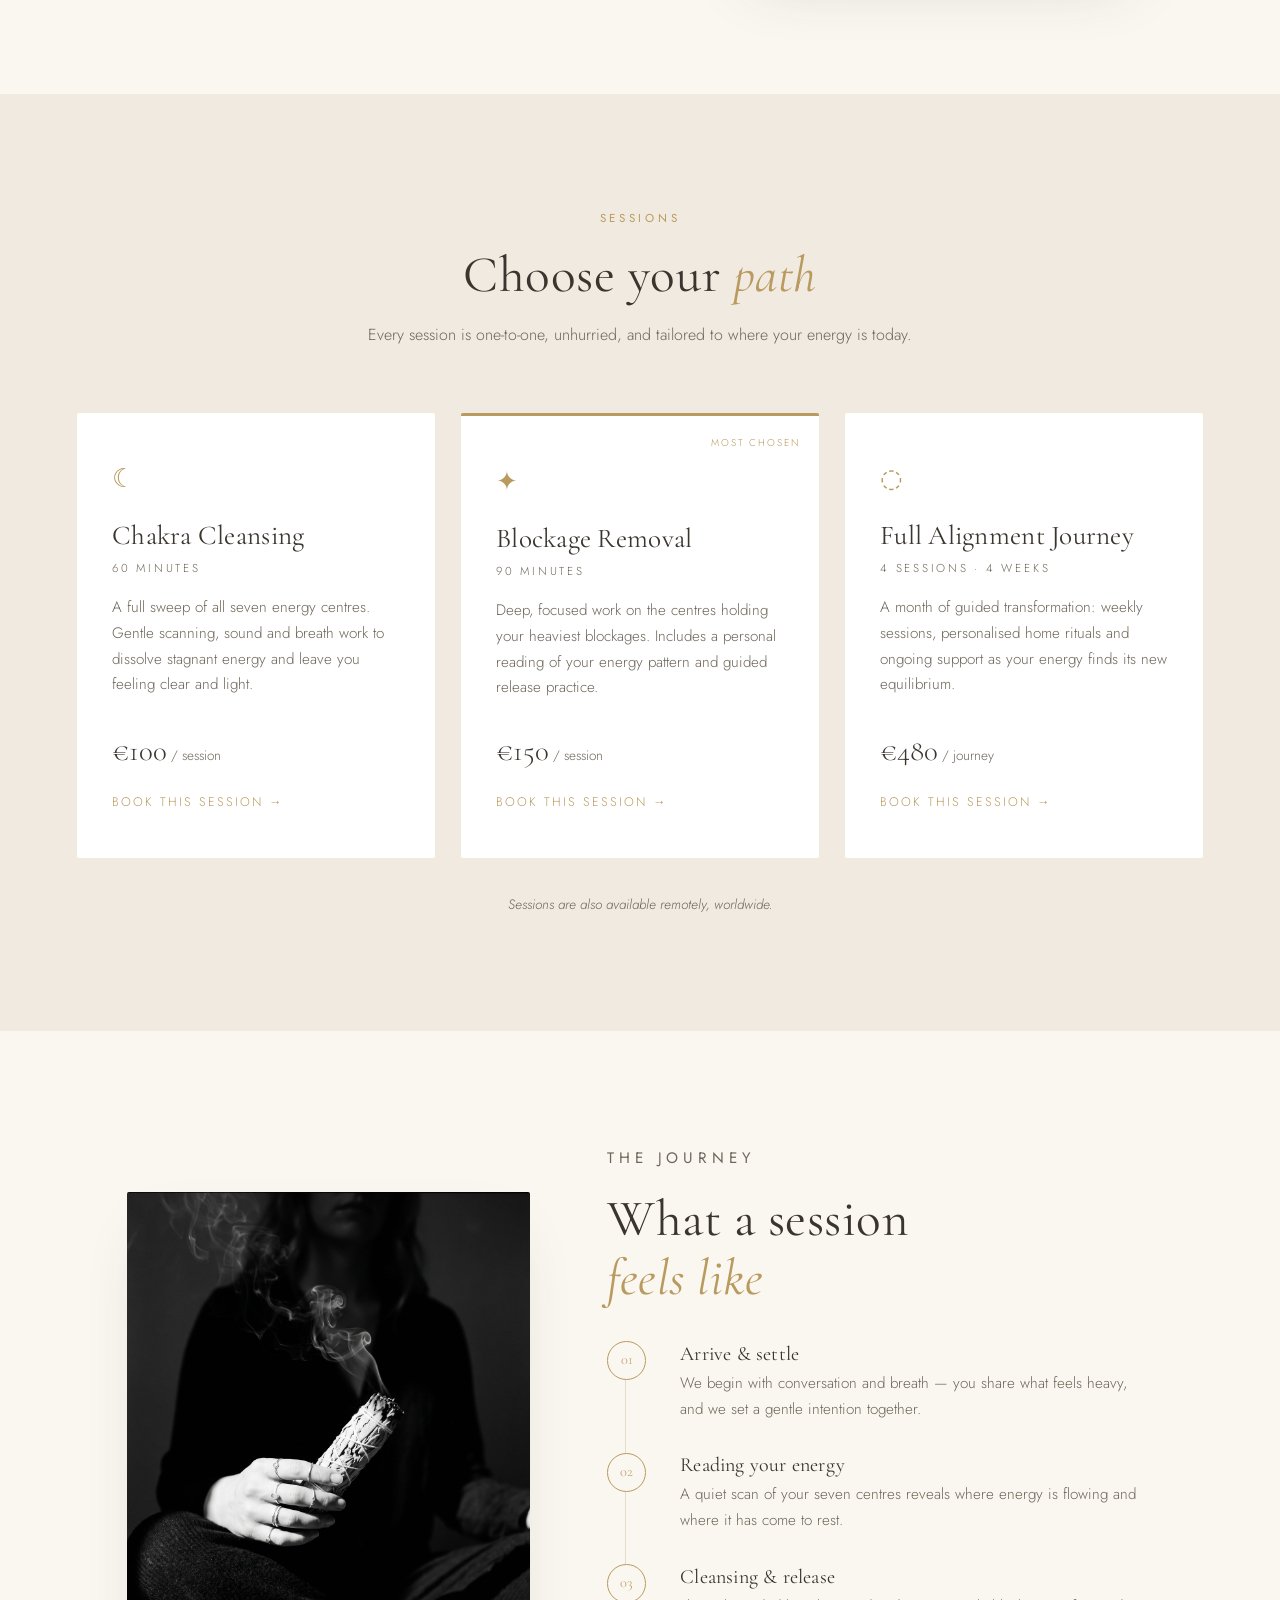
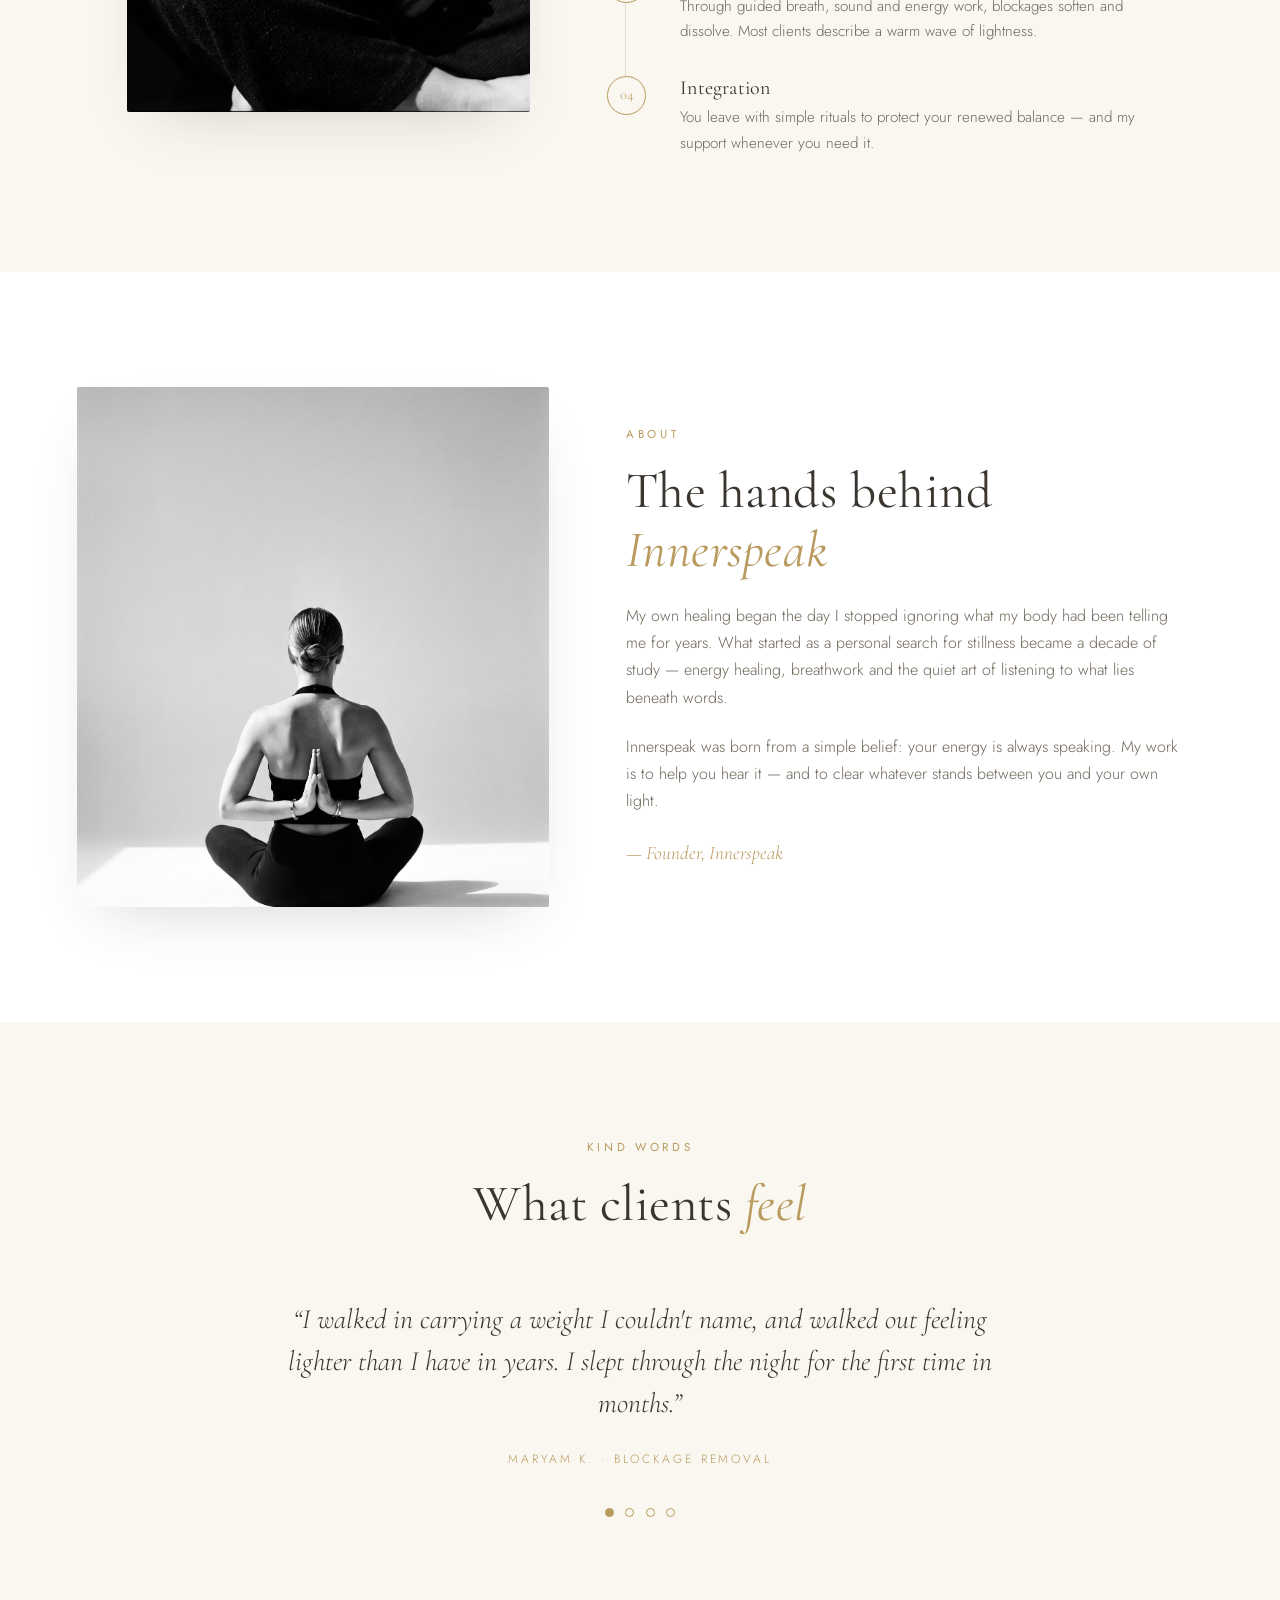
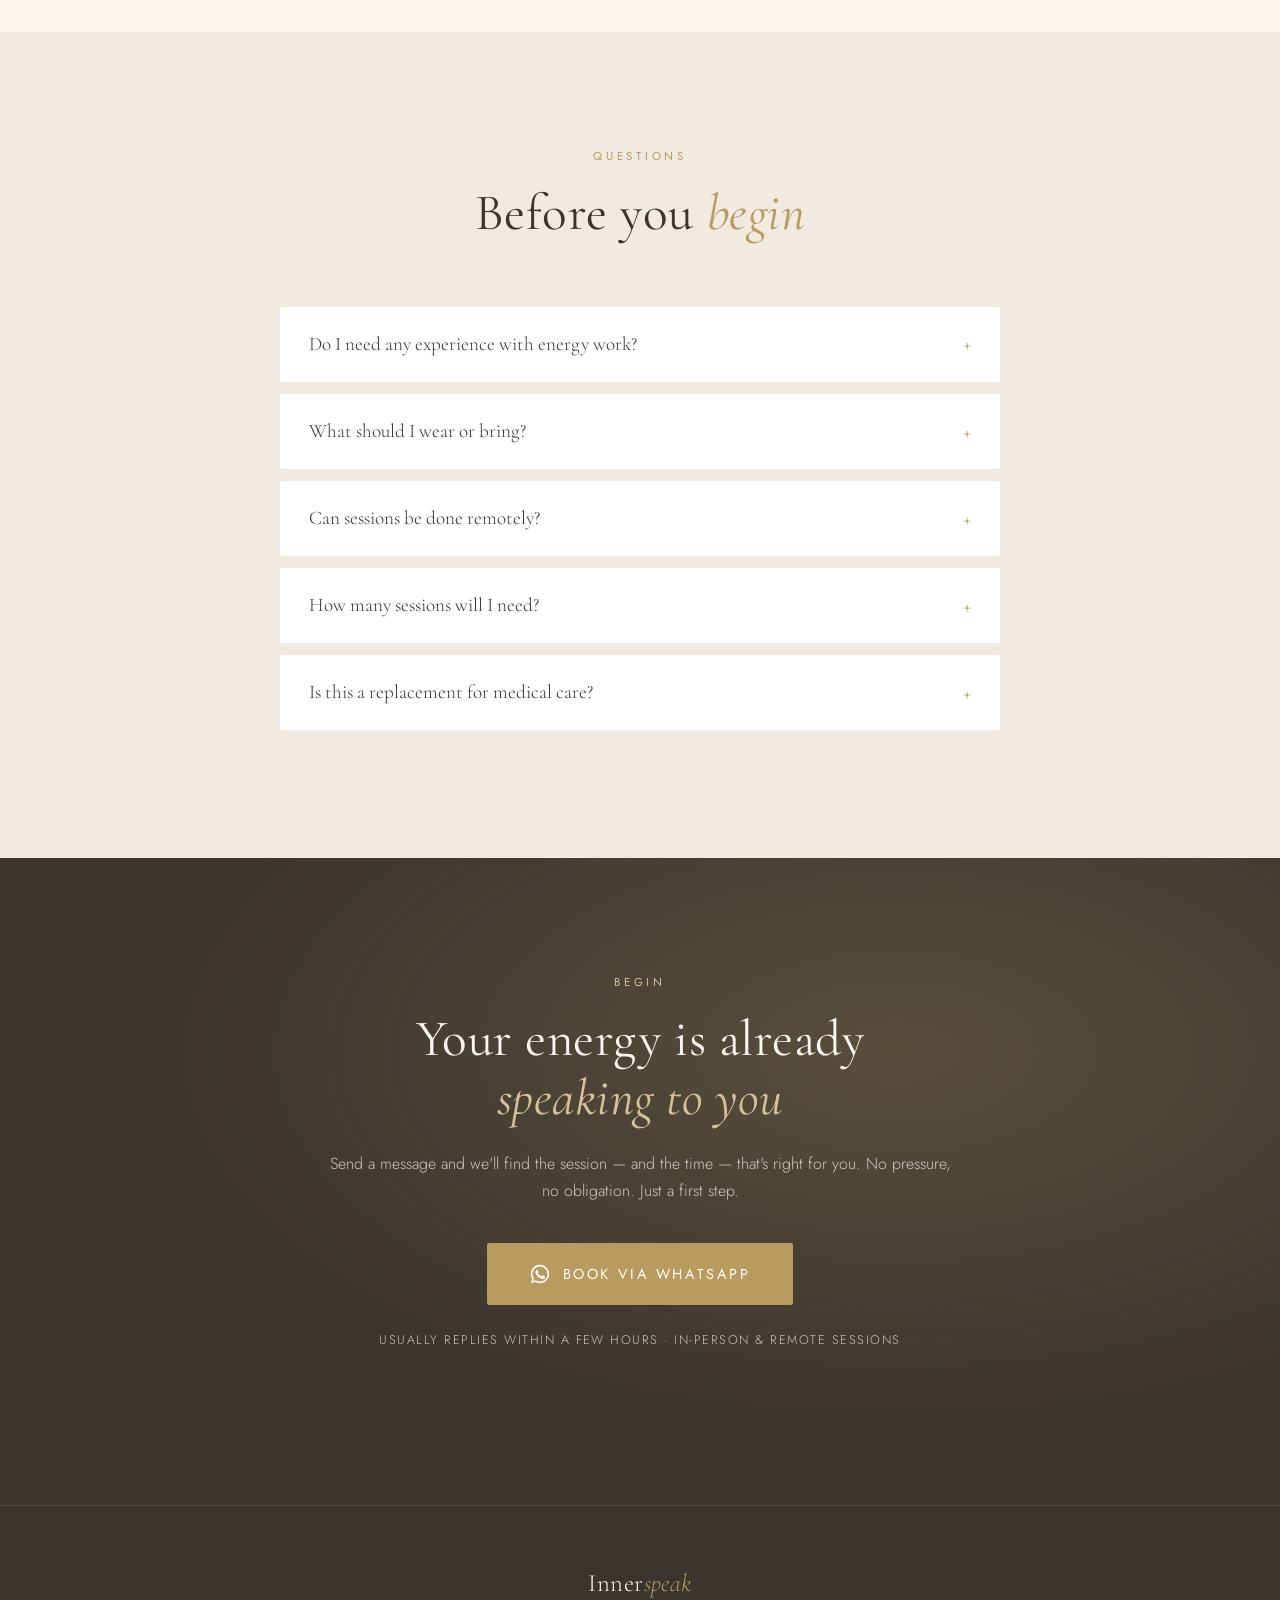
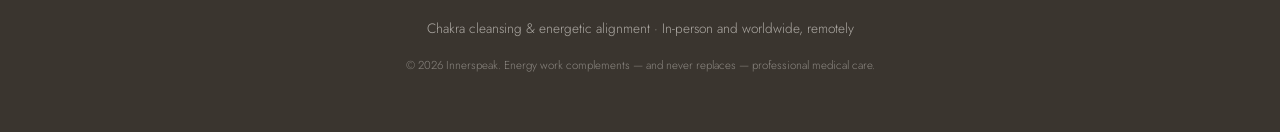
==== commit ef41953d: "Add Innerspeak chakra cleansing website Elegant single-page static site with WhatsApp booking CTA (p" ====
--- a/index.html
+++ b/index.html
@@ -1,1160 +1,228 @@
 <!DOCTYPE html>
 <html lang="en">
 <head>
-<meta charset="UTF-8">
-<meta name="viewport" content="width=device-width, initial-scale=1.0">
-<title>FIFA World Cup 2026 Dashboard</title>
-<style>
-  :root {
-    --gold: #C9A84C;
-    --gold-light: #F0C94D;
-    --dark: #0A0E1A;
-    --dark2: #111827;
-    --dark3: #1F2937;
-    --card: #1A2235;
-    --border: #2D3748;
-    --text: #E2E8F0;
-    --text-dim: #94A3B8;
-    --usa: #B22234;
-    --canada: #FF0000;
-    --mexico: #006847;
-    --green: #10B981;
-    --blue: #3B82F6;
-    --purple: #8B5CF6;
-    --orange: #F59E0B;
-  }
-
-  * { margin: 0; padding: 0; box-sizing: border-box; }
-
-  body {
-    background: var(--dark);
-    color: var(--text);
-    font-family: 'Segoe UI', system-ui, -apple-system, sans-serif;
-    min-height: 100vh;
-  }
-
-  /* ── HERO ── */
-  .hero {
-    background: linear-gradient(135deg, #0A0E1A 0%, #1a1040 50%, #0A0E1A 100%);
-    border-bottom: 2px solid var(--gold);
-    padding: 0;
-    position: relative;
-    overflow: hidden;
-  }
-  .hero::before {
-    content: '';
-    position: absolute;
-    inset: 0;
-    background: radial-gradient(ellipse at 50% 0%, rgba(201,168,76,0.15) 0%, transparent 70%);
-  }
-  .hero-inner {
-    position: relative;
-    z-index: 1;
-    max-width: 1400px;
-    margin: 0 auto;
-    padding: 48px 24px 36px;
-    display: flex;
-    flex-direction: column;
-    align-items: center;
-    text-align: center;
-  }
-  .trophy-icon {
-    font-size: 72px;
-    margin-bottom: 8px;
-    filter: drop-shadow(0 0 24px rgba(201,168,76,0.6));
-    animation: float 3s ease-in-out infinite;
-  }
-  @keyframes float { 0%,100%{transform:translateY(0)} 50%{transform:translateY(-8px)} }
-  .hero h1 {
-    font-size: clamp(28px, 5vw, 56px);
-    font-weight: 900;
-    letter-spacing: -1px;
-    background: linear-gradient(135deg, #F0C94D, #C9A84C, #F0C94D);
-    -webkit-background-clip: text;
-    -webkit-text-fill-color: transparent;
-    background-clip: text;
-    line-height: 1.1;
-  }
-  .hero-sub {
-    font-size: clamp(14px, 2vw, 20px);
-    color: var(--text-dim);
-    margin-top: 8px;
-    letter-spacing: 4px;
-    text-transform: uppercase;
-  }
-  .hosts-bar {
-    display: flex;
-    gap: 24px;
-    margin-top: 20px;
-    flex-wrap: wrap;
-    justify-content: center;
-  }
-  .host-badge {
-    display: flex;
-    align-items: center;
-    gap: 8px;
-    background: rgba(255,255,255,0.05);
-    border: 1px solid var(--border);
-    border-radius: 100px;
-    padding: 8px 20px;
-    font-size: 14px;
-    font-weight: 600;
-  }
-  .host-badge .flag { font-size: 20px; }
-  .host-badge.usa { border-color: var(--usa); color: #ef8080; }
-  .host-badge.canada { border-color: #ff6b6b; color: #ff9999; }
-  .host-badge.mexico { border-color: var(--mexico); color: #6ee7b7; }
-
-  /* ── COUNTDOWN ── */
-  .countdown-strip {
-    background: linear-gradient(90deg, #0A0E1A, var(--dark3), #0A0E1A);
-    border-bottom: 1px solid var(--border);
-    padding: 16px 24px;
-    text-align: center;
-  }
-  .countdown-label {
-    font-size: 11px;
-    letter-spacing: 3px;
-    text-transform: uppercase;
-    color: var(--text-dim);
-    margin-bottom: 8px;
-  }
-  .countdown-wrap {
-    display: flex;
-    justify-content: center;
-    gap: 20px;
-    flex-wrap: wrap;
-  }
-  .cd-unit {
-    display: flex;
-    flex-direction: column;
-    align-items: center;
-  }
-  .cd-num {
-    font-size: clamp(28px, 4vw, 48px);
-    font-weight: 900;
-    color: var(--gold-light);
-    line-height: 1;
-    font-variant-numeric: tabular-nums;
-    min-width: 64px;
-    text-align: center;
-    background: var(--card);
-    border: 1px solid var(--border);
-    border-radius: 8px;
-    padding: 8px 12px;
-  }
-  .cd-lbl { font-size: 10px; color: var(--text-dim); letter-spacing: 2px; margin-top: 4px; text-transform: uppercase; }
-  .cd-sep { font-size: 36px; color: var(--gold); align-self: center; padding-bottom: 18px; font-weight: 900; }
-
-  /* ── LAYOUT ── */
-  .main { max-width: 1400px; margin: 0 auto; padding: 24px; }
-  .section { margin-bottom: 40px; }
-  .section-title {
-    font-size: 13px;
-    letter-spacing: 3px;
-    text-transform: uppercase;
-    color: var(--gold);
-    margin-bottom: 16px;
-    display: flex;
-    align-items: center;
-    gap: 12px;
-  }
-  .section-title::after {
-    content: '';
-    flex: 1;
-    height: 1px;
-    background: linear-gradient(90deg, var(--border), transparent);
-  }
-
-  /* ── STATS ROW ── */
-  .stats-grid {
-    display: grid;
-    grid-template-columns: repeat(auto-fit, minmax(140px, 1fr));
-    gap: 12px;
-  }
-  .stat-card {
-    background: var(--card);
-    border: 1px solid var(--border);
-    border-radius: 12px;
-    padding: 20px 16px;
-    text-align: center;
-    transition: border-color .2s, transform .2s;
-  }
-  .stat-card:hover { border-color: var(--gold); transform: translateY(-2px); }
-  .stat-num {
-    font-size: 36px;
-    font-weight: 900;
-    color: var(--gold-light);
-    line-height: 1;
-  }
-  .stat-label { font-size: 11px; color: var(--text-dim); margin-top: 4px; text-transform: uppercase; letter-spacing: 1px; }
-
-  /* ── TIMELINE ── */
-  .timeline {
-    position: relative;
-    padding-left: 28px;
-  }
-  .timeline::before {
-    content: '';
-    position: absolute;
-    left: 10px;
-    top: 8px;
-    bottom: 8px;
-    width: 2px;
-    background: linear-gradient(to bottom, var(--gold), var(--blue), var(--purple), var(--green));
-  }
-  .tl-item {
-    position: relative;
-    margin-bottom: 20px;
-    background: var(--card);
-    border: 1px solid var(--border);
-    border-radius: 12px;
-    padding: 16px 20px;
-    transition: border-color .2s;
-  }
-  .tl-item:hover { border-color: var(--gold); }
-  .tl-item::before {
-    content: '';
-    position: absolute;
-    left: -24px;
-    top: 20px;
-    width: 12px;
-    height: 12px;
-    border-radius: 50%;
-    background: var(--gold);
-    border: 2px solid var(--dark);
-    box-shadow: 0 0 8px var(--gold);
-  }
-  .tl-item.active { border-color: var(--gold); background: rgba(201,168,76,0.08); }
-  .tl-item.active::before { background: var(--gold-light); box-shadow: 0 0 16px var(--gold-light); }
-  .tl-date { font-size: 12px; color: var(--gold); font-weight: 700; letter-spacing: 1px; }
-  .tl-name { font-size: 16px; font-weight: 700; margin: 2px 0; }
-  .tl-detail { font-size: 12px; color: var(--text-dim); }
-  .tl-badge {
-    display: inline-block;
-    padding: 2px 10px;
-    border-radius: 100px;
-    font-size: 10px;
-    font-weight: 700;
-    letter-spacing: 1px;
-    text-transform: uppercase;
-    margin-top: 6px;
-  }
-  .badge-group { background: rgba(59,130,246,0.2); color: #93C5FD; border: 1px solid rgba(59,130,246,0.3); }
-  .badge-r32 { background: rgba(139,92,246,0.2); color: #C4B5FD; border: 1px solid rgba(139,92,246,0.3); }
-  .badge-r16 { background: rgba(245,158,11,0.2); color: #FCD34D; border: 1px solid rgba(245,158,11,0.3); }
-  .badge-qf { background: rgba(16,185,129,0.2); color: #6EE7B7; border: 1px solid rgba(16,185,129,0.3); }
-  .badge-sf { background: rgba(239,68,68,0.2); color: #FCA5A5; border: 1px solid rgba(239,68,68,0.3); }
-  .badge-final { background: rgba(201,168,76,0.3); color: var(--gold-light); border: 1px solid var(--gold); }
-  .badge-current { background: rgba(16,185,129,0.3); color: #6EE7B7; border: 1px solid var(--green); animation: pulse 2s infinite; }
-  @keyframes pulse { 0%,100%{opacity:1} 50%{opacity:0.7} }
-
-  /* ── PHASE PROGRESS ── */
-  .phase-bar {
-    background: var(--card);
-    border: 1px solid var(--border);
-    border-radius: 12px;
-    padding: 20px 24px;
-    margin-bottom: 12px;
-  }
-  .phase-header { display: flex; justify-content: space-between; align-items: center; margin-bottom: 10px; }
-  .phase-name { font-weight: 700; font-size: 15px; }
-  .phase-dates { font-size: 12px; color: var(--text-dim); }
-  .phase-track { height: 6px; background: var(--dark3); border-radius: 100px; overflow: hidden; }
-  .phase-fill { height: 100%; border-radius: 100px; transition: width 1s ease; }
-  .phase-meta { display: flex; gap: 16px; margin-top: 8px; font-size: 12px; color: var(--text-dim); }
-
-  /* ── VENUES ── */
-  .venues-grid {
-    display: grid;
-    grid-template-columns: repeat(auto-fill, minmax(220px, 1fr));
-    gap: 12px;
-  }
-  .venue-card {
-    background: var(--card);
-    border: 1px solid var(--border);
-    border-radius: 12px;
-    padding: 16px;
-    transition: border-color .2s, transform .2s;
-  }
-  .venue-card:hover { transform: translateY(-2px); }
-  .venue-card.usa { border-left: 3px solid var(--usa); }
-  .venue-card.canada { border-left: 3px solid #ff6b6b; }
-  .venue-card.mexico { border-left: 3px solid var(--mexico); }
-  .venue-flag { font-size: 20px; margin-bottom: 4px; }
-  .venue-city { font-size: 15px; font-weight: 700; }
-  .venue-stadium { font-size: 11px; color: var(--text-dim); margin-top: 2px; }
-  .venue-cap {
-    margin-top: 8px;
-    font-size: 11px;
-    color: var(--gold);
-    font-weight: 600;
-  }
-  .venue-games { font-size: 11px; color: var(--text-dim); margin-top: 2px; }
-  .country-tag {
-    display: inline-block;
-    font-size: 9px;
-    letter-spacing: 1px;
-    text-transform: uppercase;
-    padding: 2px 8px;
-    border-radius: 100px;
-    margin-top: 6px;
-    font-weight: 700;
-  }
-  .tag-usa { background: rgba(178,34,52,0.2); color: #ef8080; }
-  .tag-canada { background: rgba(255,107,107,0.2); color: #ff9999; }
-  .tag-mexico { background: rgba(0,104,71,0.2); color: #6ee7b7; }
-
-  /* ── GROUPS ── */
-  .groups-grid {
-    display: grid;
-    grid-template-columns: repeat(auto-fill, minmax(200px, 1fr));
-    gap: 12px;
-  }
-  .group-card {
-    background: var(--card);
-    border: 1px solid var(--border);
-    border-radius: 12px;
-    overflow: hidden;
-    transition: border-color .2s, transform .2s;
-  }
-  .group-card:hover { border-color: var(--gold); transform: translateY(-2px); }
-  .group-header {
-    background: linear-gradient(135deg, rgba(201,168,76,0.2), rgba(201,168,76,0.05));
-    border-bottom: 1px solid var(--border);
-    padding: 10px 14px;
-    display: flex;
-    align-items: center;
-    justify-content: space-between;
-  }
-  .group-letter { font-size: 20px; font-weight: 900; color: var(--gold); }
-  .group-badge-host { font-size: 10px; color: var(--text-dim); }
-  .group-teams { padding: 8px 0; }
-  .team-row {
-    display: flex;
-    align-items: center;
-    gap: 10px;
-    padding: 7px 14px;
-    border-bottom: 1px solid rgba(255,255,255,0.04);
-    font-size: 13px;
-    font-weight: 500;
-    transition: background .15s;
-  }
-  .team-row:last-child { border-bottom: none; }
-  .team-row:hover { background: rgba(255,255,255,0.04); }
-  .team-flag { font-size: 18px; min-width: 24px; }
-  .team-seed { font-size: 10px; color: var(--text-dim); margin-left: auto; }
-  .team-row.pot1 { }
-  .team-row.qualified { }
-
-  /* ── BRACKET ── */
-  .bracket-scroll { overflow-x: auto; padding-bottom: 16px; }
-  .bracket {
-    display: flex;
-    gap: 0;
-    min-width: 900px;
-    padding: 16px 0;
-  }
-  .b-round {
-    flex: 1;
-    display: flex;
-    flex-direction: column;
-    justify-content: space-around;
-    min-width: 150px;
-  }
-  .b-round-title {
-    text-align: center;
-    font-size: 10px;
-    letter-spacing: 2px;
-    text-transform: uppercase;
-    color: var(--gold);
-    font-weight: 700;
-    padding: 8px;
-    border-bottom: 1px solid var(--border);
-    margin-bottom: 8px;
-  }
-  .b-match {
-    background: var(--card);
-    border: 1px solid var(--border);
-    border-radius: 8px;
-    margin: 4px 8px;
-    overflow: hidden;
-    transition: border-color .2s;
-    font-size: 12px;
-  }
-  .b-match:hover { border-color: var(--gold); }
-  .b-team {
-    padding: 7px 10px;
-    border-bottom: 1px solid var(--border);
-    display: flex;
-    align-items: center;
-    gap: 6px;
-  }
-  .b-team:last-child { border-bottom: none; }
-  .b-team.tbd { color: var(--text-dim); font-style: italic; }
-  .b-team-flag { font-size: 14px; }
-  .b-connector {
-    display: flex;
-    flex-direction: column;
-    justify-content: center;
-    align-items: center;
-    color: var(--border);
-    font-size: 18px;
-    min-width: 20px;
-  }
-
-  /* ── OPENING MATCH ── */
-  .opening-card {
-    background: linear-gradient(135deg, rgba(201,168,76,0.1), rgba(201,168,76,0.03));
-    border: 2px solid var(--gold);
-    border-radius: 16px;
-    padding: 28px 32px;
-    display: flex;
-    align-items: center;
-    gap: 32px;
-    flex-wrap: wrap;
-  }
-  .opening-vs {
-    display: flex;
-    align-items: center;
-    gap: 20px;
-    flex: 1;
-    justify-content: center;
-  }
-  .opening-team {
-    text-align: center;
-  }
-  .opening-flag { font-size: 48px; display: block; margin-bottom: 4px; }
-  .opening-team-name { font-weight: 700; font-size: 16px; }
-  .vs-badge {
-    background: var(--gold);
-    color: var(--dark);
-    width: 44px;
-    height: 44px;
-    border-radius: 50%;
-    display: flex;
-    align-items: center;
-    justify-content: center;
-    font-weight: 900;
-    font-size: 13px;
-  }
-  .opening-info { flex: 1; }
-  .opening-info h3 { color: var(--gold); font-size: 13px; letter-spacing: 2px; text-transform: uppercase; margin-bottom: 8px; }
-  .opening-detail { font-size: 14px; margin-bottom: 4px; }
-  .opening-detail span { color: var(--text-dim); }
-
-  /* ── MAP VIZ ── */
-  .map-container {
-    background: var(--card);
-    border: 1px solid var(--border);
-    border-radius: 12px;
-    padding: 24px;
-  }
-  .country-section { margin-bottom: 20px; }
-  .country-header {
-    display: flex;
-    align-items: center;
-    gap: 12px;
-    margin-bottom: 12px;
-    padding-bottom: 8px;
-    border-bottom: 1px solid var(--border);
-  }
-  .country-header .flag { font-size: 24px; }
-  .country-header h3 { font-size: 16px; font-weight: 700; }
-  .country-header .city-count { font-size: 12px; color: var(--text-dim); margin-left: auto; }
-  .city-pills {
-    display: flex;
-    flex-wrap: wrap;
-    gap: 8px;
-  }
-  .city-pill {
-    background: rgba(255,255,255,0.05);
-    border: 1px solid var(--border);
-    border-radius: 100px;
-    padding: 6px 14px;
-    font-size: 13px;
-    font-weight: 500;
-    transition: background .2s, border-color .2s;
-    cursor: default;
-  }
-  .city-pill:hover { background: rgba(201,168,76,0.1); border-color: var(--gold); }
-
-  /* ── FINAL INFO ── */
-  .final-card {
-    background: linear-gradient(135deg, #1a1040, #0A0E1A);
-    border: 2px solid var(--gold);
-    border-radius: 16px;
-    padding: 32px;
-    text-align: center;
-    position: relative;
-    overflow: hidden;
-  }
-  .final-card::before {
-    content: '🏆';
-    position: absolute;
-    font-size: 200px;
-    opacity: 0.03;
-    top: -20px;
-    right: -20px;
-  }
-  .final-date { font-size: 24px; font-weight: 900; color: var(--gold-light); }
-  .final-venue { font-size: 16px; color: var(--text-dim); margin-top: 4px; }
-  .final-location { font-size: 14px; color: var(--text-dim); }
-
-  /* ── CONFEDERATIONS ── */
-  .confed-grid {
-    display: grid;
-    grid-template-columns: repeat(auto-fill, minmax(180px, 1fr));
-    gap: 12px;
-  }
-  .confed-card {
-    background: var(--card);
-    border: 1px solid var(--border);
-    border-radius: 12px;
-    padding: 16px 20px;
-    transition: border-color .2s;
-  }
-  .confed-card:hover { border-color: var(--gold); }
-  .confed-name { font-size: 13px; font-weight: 700; color: var(--text-dim); letter-spacing: 1px; text-transform: uppercase; }
-  .confed-slots {
-    font-size: 32px;
-    font-weight: 900;
-    color: var(--gold-light);
-    line-height: 1.1;
-  }
-  .confed-label { font-size: 11px; color: var(--text-dim); }
-  .confed-bar { height: 3px; background: var(--dark3); border-radius: 100px; margin-top: 10px; overflow: hidden; }
-  .confed-fill { height: 100%; border-radius: 100px; }
-
-  /* ── RESPONSIVE ── */
-  @media (max-width: 768px) {
-    .opening-card { flex-direction: column; text-align: center; }
-    .bracket { min-width: 700px; }
-  }
-</style>
+  <meta charset="UTF-8">
+  <meta name="viewport" content="width=device-width, initial-scale=1.0">
+  <title>Innerspeak — Chakra Cleansing &amp; Energy Blockage Removal</title>
+  <meta name="description" content="Innerspeak offers guided chakra cleansing, energy blockage removal and full energetic alignment sessions. Restore your balance — book your session today.">
+  <meta property="og:title" content="Innerspeak — Chakra Cleansing & Energy Healing">
+  <meta property="og:description" content="Guided chakra cleansing and blockage removal. Restore your balance.">
+  <meta property="og:type" content="website">
+  <link rel="preconnect" href="https://fonts.googleapis.com">
+  <link rel="preconnect" href="https://fonts.gstatic.com" crossorigin>
+  <link href="https://fonts.googleapis.com/css2?family=Cormorant+Garamond:ital,wght@0,300;0,400;0,500;0,600;1,400&family=Jost:wght@300;400;500&display=swap" rel="stylesheet">
+  <link rel="stylesheet" href="css/style.css">
+  <link rel="icon" href="data:image/svg+xml,<svg xmlns='http://www.w3.org/2000/svg' viewBox='0 0 100 100'><circle cx='50' cy='50' r='40' fill='none' stroke='%23B99A5F' stroke-width='6'/><circle cx='50' cy='50' r='14' fill='%23B99A5F'/></svg>">
 </head>
 <body>
 
-<!-- HERO -->
-<div class="hero">
-  <div class="hero-inner">
-    <div class="trophy-icon">🏆</div>
-    <h1>FIFA WORLD CUP 2026</h1>
-    <div class="hero-sub">June 11 &nbsp;–&nbsp; July 19, 2026 &nbsp;·&nbsp; North America</div>
-    <div class="hosts-bar">
-      <div class="host-badge usa"><span class="flag">🇺🇸</span> United States <small>(11 cities)</small></div>
-      <div class="host-badge canada"><span class="flag">🇨🇦</span> Canada <small>(2 cities)</small></div>
-      <div class="host-badge mexico"><span class="flag">🇲🇽</span> Mexico <small>(3 cities)</small></div>
-    </div>
-  </div>
-</div>
-
-<!-- COUNTDOWN -->
-<div class="countdown-strip">
-  <div class="countdown-label">Tournament in Progress &nbsp;·&nbsp; Current Phase</div>
-  <div class="countdown-wrap">
-    <div class="cd-unit"><div class="cd-num" id="cd-d">00</div><div class="cd-lbl">Days</div></div>
-    <div class="cd-sep">:</div>
-    <div class="cd-unit"><div class="cd-num" id="cd-h">00</div><div class="cd-lbl">Hours</div></div>
-    <div class="cd-sep">:</div>
-    <div class="cd-unit"><div class="cd-num" id="cd-m">00</div><div class="cd-lbl">Mins</div></div>
-    <div class="cd-sep">:</div>
-    <div class="cd-unit"><div class="cd-num" id="cd-s">00</div><div class="cd-lbl">Secs</div></div>
-  </div>
-  <div style="font-size:12px;color:var(--text-dim);margin-top:10px;" id="cd-label"></div>
-</div>
-
-<!-- MAIN -->
-<div class="main">
-
-  <!-- KEY STATS -->
-  <div class="section">
-    <div class="section-title">Tournament at a Glance</div>
-    <div class="stats-grid">
-      <div class="stat-card"><div class="stat-num">48</div><div class="stat-label">Teams</div></div>
-      <div class="stat-card"><div class="stat-num">104</div><div class="stat-label">Matches</div></div>
-      <div class="stat-card"><div class="stat-num">39</div><div class="stat-label">Days</div></div>
-      <div class="stat-card"><div class="stat-num">16</div><div class="stat-label">Host Cities</div></div>
-      <div class="stat-card"><div class="stat-num">16</div><div class="stat-label">Stadiums</div></div>
-      <div class="stat-card"><div class="stat-num">12</div><div class="stat-label">Groups</div></div>
-      <div class="stat-card"><div class="stat-num">3</div><div class="stat-label">Host Nations</div></div>
-      <div class="stat-card"><div class="stat-num">32</div><div class="stat-label">Round of 32</div></div>
-    </div>
-  </div>
-
-  <!-- OPENING MATCH -->
-  <div class="section">
-    <div class="section-title">Opening Match</div>
-    <div class="opening-card">
-      <div class="opening-vs">
-        <div class="opening-team">
-          <span class="opening-flag">🇲🇽</span>
-          <div class="opening-team-name">Mexico</div>
-        </div>
-        <div class="vs-badge">VS</div>
-        <div class="opening-team">
-          <span class="opening-flag">🇲🇾</span>
-          <div class="opening-team-name">TBD</div>
-        </div>
+  <!-- ===================== NAVIGATION ===================== -->
+  <header class="nav" id="top">
+    <a class="nav__logo" href="#top">Inner<em>speak</em></a>
+    <nav class="nav__links" id="navLinks">
+      <a href="#services">Sessions</a>
+      <a href="#journey">The Journey</a>
+      <a href="#about">About</a>
+      <a href="#testimonials">Kind Words</a>
+      <a href="#faq">FAQ</a>
+    </nav>
+    <a class="btn btn--nav" href="#book">Book a Session</a>
+    <button class="nav__toggle" id="navToggle" aria-label="Open menu" aria-expanded="false">
+      <span></span><span></span>
+    </button>
+  </header>
+
+  <!-- ===================== HERO ===================== -->
+  <section class="hero">
+    <div class="hero__image img-slot" data-photo="hero.jpg" data-alt="Seated side-stretch yoga pose in a light studio"></div>
+    <div class="hero__content reveal">
+      <p class="eyebrow">Chakra Cleansing · Blockage Removal · Energetic Alignment</p>
+      <h1>Return to your<br><em>natural balance</em></h1>
+      <p class="hero__lead">When energy flows freely, life follows. Innerspeak offers gentle, guided chakra work that clears what no longer serves you — so you can feel light, present and whole again.</p>
+      <div class="hero__actions">
+        <a class="btn btn--gold" href="#book">Begin Your Cleansing</a>
+        <a class="btn btn--ghost" href="#services">Explore Sessions</a>
       </div>
-      <div class="opening-info">
-        <h3>Kickoff — June 11, 2026</h3>
-        <div class="opening-detail">🏟️ <span>Venue:</span> Estadio Azteca</div>
-        <div class="opening-detail">📍 <span>Location:</span> Mexico City, Mexico</div>
-        <div class="opening-detail">🕖 <span>Kickoff:</span> 18:00 Local Time</div>
-        <div class="opening-detail">🎉 <span>Historic:</span> Azteca hosts its 3rd World Cup</div>
+    </div>
+  </section>
+
+  <!-- ===================== CHAKRA STRIP ===================== -->
+  <section class="chakra-strip reveal" aria-label="The seven chakras">
+    <div class="chakra" style="--c:#9c6d84"><i></i><span>Crown</span></div>
+    <div class="chakra" style="--c:#7d7da8"><i></i><span>Third&nbsp;Eye</span></div>
+    <div class="chakra" style="--c:#7d9bb0"><i></i><span>Throat</span></div>
+    <div class="chakra" style="--c:#8a9a7e"><i></i><span>Heart</span></div>
+    <div class="chakra" style="--c:#cbb26a"><i></i><span>Solar&nbsp;Plexus</span></div>
+    <div class="chakra" style="--c:#c9946a"><i></i><span>Sacral</span></div>
+    <div class="chakra" style="--c:#b0706c"><i></i><span>Root</span></div>
+  </section>
+
+  <!-- ===================== INTRO ===================== -->
+  <section class="intro">
+    <div class="intro__text reveal">
+      <p class="eyebrow">Why energy work</p>
+      <h2>Blocked energy speaks.<br><em>We listen.</em></h2>
+      <p>Stress, grief and old patterns settle in the body as stagnant energy. You may feel it as heaviness, anxiety, fatigue or a sense of being stuck — in love, in work, in yourself. Chakra cleansing gently releases these blockages, restoring the natural flow through your seven energy centres.</p>
+      <ul class="intro__list">
+        <li>Release emotional and energetic blockages held in the body</li>
+        <li>Restore clarity, calm and deep, restful sleep</li>
+        <li>Reconnect with your intuition and inner voice</li>
+      </ul>
+    </div>
+    <div class="intro__image img-slot img-slot--tall reveal" data-photo="ritual.jpg" data-alt="Kneeling in quiet ritual, holding a smoking sage bundle"></div>
+  </section>
+
+  <!-- ===================== SERVICES ===================== -->
+  <section class="services" id="services">
+    <div class="section-head reveal">
+      <p class="eyebrow">Sessions</p>
+      <h2>Choose your <em>path</em></h2>
+      <p>Every session is one-to-one, unhurried, and tailored to where your energy is today.</p>
+    </div>
+    <div class="services__grid">
+      <article class="card reveal">
+        <span class="card__symbol">☾</span>
+        <h3>Chakra Cleansing</h3>
+        <p class="card__meta">60 minutes</p>
+        <p>A full sweep of all seven energy centres. Gentle scanning, sound and breath work to dissolve stagnant energy and leave you feeling clear and light.</p>
+        <p class="card__price">€100<span> / session</span></p>
+        <a class="card__link" href="#book">Book this session →</a>
+      </article>
+      <article class="card card--featured reveal">
+        <span class="card__badge">Most chosen</span>
+        <span class="card__symbol">✦</span>
+        <h3>Blockage Removal</h3>
+        <p class="card__meta">90 minutes</p>
+        <p>Deep, focused work on the centres holding your heaviest blockages. Includes a personal reading of your energy pattern and guided release practice.</p>
+        <p class="card__price">€150<span> / session</span></p>
+        <a class="card__link" href="#book">Book this session →</a>
+      </article>
+      <article class="card reveal">
+        <span class="card__symbol">◌</span>
+        <h3>Full Alignment Journey</h3>
+        <p class="card__meta">4 sessions · 4 weeks</p>
+        <p>A month of guided transformation: weekly sessions, personalised home rituals and ongoing support as your energy finds its new equilibrium.</p>
+        <p class="card__price">€480<span> / journey</span></p>
+        <a class="card__link" href="#book">Book this session →</a>
+      </article>
+    </div>
+    <p class="services__note reveal">Sessions are also available remotely, worldwide.</p>
+  </section>
+
+  <!-- ===================== JOURNEY / PROCESS ===================== -->
+  <section class="journey" id="journey">
+    <div class="journey__image img-slot img-slot--tall reveal" data-photo="sage.jpg" data-alt="Hands holding a smoking sage bundle, seated in stillness"></div>
+    <div class="journey__steps reveal">
+      <p class="eyebrow">The journey</p>
+      <h2>What a session<br><em>feels like</em></h2>
+      <ol>
+        <li><h4>Arrive &amp; settle</h4><p>We begin with conversation and breath — you share what feels heavy, and we set a gentle intention together.</p></li>
+        <li><h4>Reading your energy</h4><p>A quiet scan of your seven centres reveals where energy is flowing and where it has come to rest.</p></li>
+        <li><h4>Cleansing &amp; release</h4><p>Through guided breath, sound and energy work, blockages soften and dissolve. Most clients describe a warm wave of lightness.</p></li>
+        <li><h4>Integration</h4><p>You leave with simple rituals to protect your renewed balance — and my support whenever you need it.</p></li>
+      </ol>
+    </div>
+  </section>
+
+  <!-- ===================== ABOUT ===================== -->
+  <section class="about" id="about">
+    <div class="about__image img-slot img-slot--tall reveal" data-photo="about.jpg" data-alt="Seated meditation seen from behind, hands in reverse prayer"></div>
+    <div class="about__text reveal">
+      <p class="eyebrow">About</p>
+      <h2>The hands behind<br><em>Innerspeak</em></h2>
+      <p>My own healing began the day I stopped ignoring what my body had been telling me for years. What started as a personal search for stillness became a decade of study — energy healing, breathwork and the quiet art of listening to what lies beneath words.</p>
+      <p>Innerspeak was born from a simple belief: your energy is always speaking. My work is to help you hear it — and to clear whatever stands between you and your own light.</p>
+      <p class="about__signature">— Founder, Innerspeak</p>
+    </div>
+  </section>
+
+  <!-- ===================== TESTIMONIALS ===================== -->
+  <section class="testimonials" id="testimonials">
+    <div class="section-head reveal">
+      <p class="eyebrow">Kind words</p>
+      <h2>What clients <em>feel</em></h2>
+    </div>
+    <div class="testimonials__slider reveal" id="slider">
+      <div class="testimonials__track" id="sliderTrack">
+        <blockquote class="quote">
+          <p>“I walked in carrying a weight I couldn't name, and walked out feeling lighter than I have in years. I slept through the night for the first time in months.”</p>
+          <footer>Maryam K. · Blockage Removal</footer>
+        </blockquote>
+        <blockquote class="quote">
+          <p>“I was sceptical, honestly. But halfway through the session I felt something shift — like a knot in my chest finally loosening. I've been back three times.”</p>
+          <footer>Sarah A. · Chakra Cleansing</footer>
+        </blockquote>
+        <blockquote class="quote">
+          <p>“The four-week journey changed how I move through my days. Calmer, clearer, more myself. She has a rare gift for making you feel completely safe.”</p>
+          <footer>Noor H. · Full Alignment Journey</footer>
+        </blockquote>
+        <blockquote class="quote">
+          <p>“Even over a remote session, the effect was undeniable. My mind went quiet in a way meditation alone never achieved for me.”</p>
+          <footer>Layla M. · Remote Session</footer>
+        </blockquote>
       </div>
-    </div>
-  </div>
-
-  <!-- TOURNAMENT PHASES -->
-  <div class="section">
-    <div class="section-title">Tournament Schedule &amp; Phases</div>
-
-    <div class="phase-bar">
-      <div class="phase-header">
-        <div class="phase-name">🔵 Group Stage</div>
-        <div class="phase-dates">Jun 11 – Jul 2, 2026</div>
-      </div>
-      <div class="phase-track"><div class="phase-fill" id="pf-group" style="background: var(--blue); width:0%"></div></div>
-      <div class="phase-meta">
-        <span>12 Groups · 4 Teams Each</span>
-        <span>72 Matches</span>
-        <span>Top 2 + 8 Best 3rd Place Advance</span>
-      </div>
-    </div>
-
-    <div class="phase-bar">
-      <div class="phase-header">
-        <div class="phase-name">🟣 Round of 32</div>
-        <div class="phase-dates">Jul 4 – Jul 7, 2026</div>
-      </div>
-      <div class="phase-track"><div class="phase-fill" id="pf-r32" style="background: var(--purple); width:0%"></div></div>
-      <div class="phase-meta"><span>16 Matches</span><span>32 Teams</span></div>
-    </div>
-
-    <div class="phase-bar">
-      <div class="phase-header">
-        <div class="phase-name">🟡 Round of 16</div>
-        <div class="phase-dates">Jul 9 – Jul 11, 2026</div>
-      </div>
-      <div class="phase-track"><div class="phase-fill" id="pf-r16" style="background: var(--orange); width:0%"></div></div>
-      <div class="phase-meta"><span>8 Matches</span><span>16 Teams</span></div>
-    </div>
-
-    <div class="phase-bar">
-      <div class="phase-header">
-        <div class="phase-name">🟢 Quarter-Finals</div>
-        <div class="phase-dates">Jul 13 – Jul 14, 2026</div>
-      </div>
-      <div class="phase-track"><div class="phase-fill" id="pf-qf" style="background: var(--green); width:0%"></div></div>
-      <div class="phase-meta"><span>4 Matches</span><span>8 Teams</span></div>
-    </div>
-
-    <div class="phase-bar">
-      <div class="phase-header">
-        <div class="phase-name">🔴 Semi-Finals</div>
-        <div class="phase-dates">Jul 16 – Jul 17, 2026</div>
-      </div>
-      <div class="phase-track"><div class="phase-fill" id="pf-sf" style="background: #EF4444; width:0%"></div></div>
-      <div class="phase-meta"><span>2 Matches</span><span>4 Teams</span></div>
-    </div>
-
-    <div class="phase-bar" style="border-color: var(--gold);">
-      <div class="phase-header">
-        <div class="phase-name" style="color:var(--gold)">🏆 Final</div>
-        <div class="phase-dates">July 19, 2026</div>
-      </div>
-      <div class="phase-track"><div class="phase-fill" id="pf-final" style="background: var(--gold); width:0%"></div></div>
-      <div class="phase-meta"><span>MetLife Stadium, East Rutherford, NJ</span><span>1 Match · 2 Teams</span></div>
-    </div>
-  </div>
-
-  <!-- TIMELINE -->
-  <div class="section">
-    <div class="section-title">Full Tournament Timeline</div>
-    <div class="timeline">
-
-      <div class="tl-item" id="tl-start">
-        <div class="tl-date">June 11, 2026</div>
-        <div class="tl-name">Opening Ceremony &amp; First Match</div>
-        <div class="tl-detail">Estadio Azteca · Mexico City, Mexico</div>
-        <div><span class="tl-badge badge-group">Group Stage Begins</span></div>
-      </div>
-
-      <div class="tl-item">
-        <div class="tl-date">June 11 – July 2, 2026</div>
-        <div class="tl-name">Group Stage — 72 Matches</div>
-        <div class="tl-detail">12 groups · 4 teams each · 6 matches per group · Top 2 + 8 best 3rd-place teams advance</div>
-        <div><span class="tl-badge badge-group">Group Stage</span></div>
-      </div>
-
-      <div class="tl-item">
-        <div class="tl-date">July 4 – 7, 2026</div>
-        <div class="tl-name">Round of 32 — 16 Matches</div>
-        <div class="tl-detail">First knockout round · 32 teams compete · New format in World Cup history</div>
-        <div><span class="tl-badge badge-r32">Round of 32</span></div>
-      </div>
-
-      <div class="tl-item">
-        <div class="tl-date">July 9 – 11, 2026</div>
-        <div class="tl-name">Round of 16 — 8 Matches</div>
-        <div class="tl-detail">16 teams remaining · 4 matches per day across host cities</div>
-        <div><span class="tl-badge badge-r16">Round of 16</span></div>
-      </div>
-
-      <div class="tl-item">
-        <div class="tl-date">July 13 – 14, 2026</div>
-        <div class="tl-name">Quarter-Finals — 4 Matches</div>
-        <div class="tl-detail">8 teams battle for Semi-Final spots · 2 matches per day</div>
-        <div><span class="tl-badge badge-qf">Quarter-Finals</span></div>
-      </div>
-
-      <div class="tl-item">
-        <div class="tl-date">July 16, 2026</div>
-        <div class="tl-name">Semi-Final 1</div>
-        <div class="tl-detail">MetLife Stadium · East Rutherford, New Jersey</div>
-        <div><span class="tl-badge badge-sf">Semi-Final</span></div>
-      </div>
-
-      <div class="tl-item">
-        <div class="tl-date">July 17, 2026</div>
-        <div class="tl-name">Semi-Final 2 &amp; 3rd Place Playoff</div>
-        <div class="tl-detail">AT&amp;T Stadium · Arlington, Texas</div>
-        <div><span class="tl-badge badge-sf">Semi-Final</span></div>
-      </div>
-
-      <div class="tl-item" style="border-color:var(--gold); background: rgba(201,168,76,0.06);">
-        <div class="tl-date" style="color:var(--gold-light); font-size:14px;">July 19, 2026</div>
-        <div class="tl-name" style="font-size:20px; color:var(--gold-light);">🏆 THE FINAL</div>
-        <div class="tl-detail">MetLife Stadium · East Rutherford, New Jersey · 16:00 ET</div>
-        <div><span class="tl-badge badge-final">World Cup Final</span></div>
-      </div>
-
-    </div>
-  </div>
-
-  <!-- HOST CITIES & VENUES -->
-  <div class="section">
-    <div class="section-title">Host Cities &amp; Stadiums</div>
-
-    <div class="map-container">
-      <div class="country-section">
-        <div class="country-header">
-          <span class="flag">🇺🇸</span>
-          <h3>United States</h3>
-          <span class="city-count">11 Cities · 11 Stadiums</span>
-        </div>
-        <div class="city-pills">
-          <span class="city-pill">🗽 New York / New Jersey</span>
-          <span class="city-pill">🌆 Los Angeles</span>
-          <span class="city-pill">🌟 Dallas</span>
-          <span class="city-pill">🌁 San Francisco</span>
-          <span class="city-pill">🌧️ Seattle</span>
-          <span class="city-pill">🌴 Miami</span>
-          <span class="city-pill">🍑 Atlanta</span>
-          <span class="city-pill">🦞 Boston</span>
-          <span class="city-pill">🌻 Kansas City</span>
-          <span class="city-pill">🔔 Philadelphia</span>
-          <span class="city-pill">🚀 Houston</span>
-        </div>
-      </div>
-      <div class="country-section">
-        <div class="country-header">
-          <span class="flag">🇲🇽</span>
-          <h3>Mexico</h3>
-          <span class="city-count">3 Cities · 3 Stadiums</span>
-        </div>
-        <div class="city-pills">
-          <span class="city-pill">🏙️ Mexico City</span>
-          <span class="city-pill">🌵 Guadalajara</span>
-          <span class="city-pill">🏭 Monterrey</span>
-        </div>
-      </div>
-      <div class="country-section" style="margin-bottom:0">
-        <div class="country-header">
-          <span class="flag">🇨🇦</span>
-          <h3>Canada</h3>
-          <span class="city-count">2 Cities · 2 Stadiums</span>
-        </div>
-        <div class="city-pills">
-          <span class="city-pill">🍁 Toronto</span>
-          <span class="city-pill">🏔️ Vancouver</span>
-        </div>
-      </div>
-    </div>
-  </div>
-
-  <!-- KEY VENUES CARDS -->
-  <div class="section">
-    <div class="section-title">Key Venues</div>
-    <div class="venues-grid">
-      <div class="venue-card usa">
-        <div class="venue-flag">🇺🇸</div>
-        <div class="venue-city">New York / New Jersey</div>
-        <div class="venue-stadium">MetLife Stadium</div>
-        <div class="venue-cap">🏆 FINAL VENUE</div>
-        <div class="venue-games">Capacity: ~82,500</div>
-        <span class="country-tag tag-usa">USA</span>
-      </div>
-      <div class="venue-card mexico">
-        <div class="venue-flag">🇲🇽</div>
-        <div class="venue-city">Mexico City</div>
-        <div class="venue-stadium">Estadio Azteca</div>
-        <div class="venue-cap">⚡ OPENING MATCH</div>
-        <div class="venue-games">Capacity: ~87,600 · 3rd WC here</div>
-        <span class="country-tag tag-mexico">Mexico</span>
-      </div>
-      <div class="venue-card usa">
-        <div class="venue-flag">🇺🇸</div>
-        <div class="venue-city">Dallas</div>
-        <div class="venue-stadium">AT&T Stadium</div>
-        <div class="venue-cap">🏟️ Semi-Final Venue</div>
-        <div class="venue-games">Capacity: ~80,000</div>
-        <span class="country-tag tag-usa">USA</span>
-      </div>
-      <div class="venue-card usa">
-        <div class="venue-flag">🇺🇸</div>
-        <div class="venue-city">Los Angeles</div>
-        <div class="venue-stadium">SoFi Stadium</div>
-        <div class="venue-cap">📍 Group + KO Stages</div>
-        <div class="venue-games">Capacity: ~70,000</div>
-        <span class="country-tag tag-usa">USA</span>
-      </div>
-      <div class="venue-card usa">
-        <div class="venue-flag">🇺🇸</div>
-        <div class="venue-city">Miami</div>
-        <div class="venue-stadium">Hard Rock Stadium</div>
-        <div class="venue-cap">📍 Group + KO Stages</div>
-        <div class="venue-games">Capacity: ~65,000</div>
-        <span class="country-tag tag-usa">USA</span>
-      </div>
-      <div class="venue-card canada">
-        <div class="venue-flag">🇨🇦</div>
-        <div class="venue-city">Toronto</div>
-        <div class="venue-stadium">BMO Field</div>
-        <div class="venue-cap">📍 Group Stage</div>
-        <div class="venue-games">Capacity: ~45,000 (expanded)</div>
-        <span class="country-tag tag-canada">Canada</span>
-      </div>
-      <div class="venue-card canada">
-        <div class="venue-flag">🇨🇦</div>
-        <div class="venue-city">Vancouver</div>
-        <div class="venue-stadium">BC Place</div>
-        <div class="venue-cap">📍 Group Stage</div>
-        <div class="venue-games">Capacity: ~54,500</div>
-        <span class="country-tag tag-canada">Canada</span>
-      </div>
-      <div class="venue-card mexico">
-        <div class="venue-flag">🇲🇽</div>
-        <div class="venue-city">Guadalajara</div>
-        <div class="venue-stadium">Estadio Akron</div>
-        <div class="venue-cap">📍 Group Stage</div>
-        <div class="venue-games">Capacity: ~49,850</div>
-        <span class="country-tag tag-mexico">Mexico</span>
-      </div>
-    </div>
-  </div>
-
-  <!-- GROUP STAGE DRAW -->
-  <div class="section">
-    <div class="section-title">Group Stage Draw</div>
-    <div class="groups-grid" id="groups-grid">
-      <!-- filled by JS -->
-    </div>
-  </div>
-
-  <!-- CONFEDERATION SLOTS -->
-  <div class="section">
-    <div class="section-title">Qualification Slots by Confederation</div>
-    <div class="confed-grid">
-      <div class="confed-card">
-        <div class="confed-name">UEFA (Europe)</div>
-        <div class="confed-slots">16</div>
-        <div class="confed-label">Teams</div>
-        <div class="confed-bar"><div class="confed-fill" style="background:#3B82F6;width:33.3%"></div></div>
-      </div>
-      <div class="confed-card">
-        <div class="confed-name">CONMEBOL (S. America)</div>
-        <div class="confed-slots">6</div>
-        <div class="confed-label">Teams + 1 via play-off</div>
-        <div class="confed-bar"><div class="confed-fill" style="background:#10B981;width:14.6%"></div></div>
-      </div>
-      <div class="confed-card">
-        <div class="confed-name">CONCACAF (N./C. Am.)</div>
-        <div class="confed-slots">6</div>
-        <div class="confed-label">Teams + hosts</div>
-        <div class="confed-bar"><div class="confed-fill" style="background:#F59E0B;width:14.6%"></div></div>
-      </div>
-      <div class="confed-card">
-        <div class="confed-name">AFC (Asia)</div>
-        <div class="confed-slots">8</div>
-        <div class="confed-label">Teams + 1 via play-off</div>
-        <div class="confed-bar"><div class="confed-fill" style="background:#EF4444;width:18.75%"></div></div>
-      </div>
-      <div class="confed-card">
-        <div class="confed-name">CAF (Africa)</div>
-        <div class="confed-slots">9</div>
-        <div class="confed-label">Teams + 1 via play-off</div>
-        <div class="confed-bar"><div class="confed-fill" style="background:#8B5CF6;width:20.8%"></div></div>
-      </div>
-      <div class="confed-card">
-        <div class="confed-name">OFC (Oceania)</div>
-        <div class="confed-slots">1</div>
-        <div class="confed-label">Team + 1 via play-off</div>
-        <div class="confed-bar"><div class="confed-fill" style="background:#EC4899;width:4.2%"></div></div>
-      </div>
-      <div class="confed-card" style="border-color:var(--gold)">
-        <div class="confed-name">Host Nations</div>
-        <div class="confed-slots">3</div>
-        <div class="confed-label">Auto-qualified (USA, CAN, MEX)</div>
-        <div class="confed-bar"><div class="confed-fill" style="background:var(--gold);width:6.25%"></div></div>
-      </div>
-    </div>
-  </div>
-
-  <!-- KNOCKOUT BRACKET -->
-  <div class="section">
-    <div class="section-title">Knockout Bracket — Structure</div>
-    <div class="bracket-scroll">
-      <div class="bracket">
-
-        <div class="b-round">
-          <div class="b-round-title">Round of 32<br><small style="color:var(--text-dim)">Jul 4–7</small></div>
-          <div class="b-match"><div class="b-team tbd">🔵 1A</div><div class="b-team tbd">🟣 3rd (B/C/D)</div></div>
-          <div class="b-match"><div class="b-team tbd">🔵 1B</div><div class="b-team tbd">🟣 3rd (A/E/F)</div></div>
-          <div class="b-match"><div class="b-team tbd">🔵 1C</div><div class="b-team tbd">🟣 2D</div></div>
-          <div class="b-match"><div class="b-team tbd">🔵 1D</div><div class="b-team tbd">🟣 2C</div></div>
-          <div class="b-match"><div class="b-team tbd">🔵 1E</div><div class="b-team tbd">🟣 3rd (G/H/I)</div></div>
-          <div class="b-match"><div class="b-team tbd">🔵 1F</div><div class="b-team tbd">🟣 3rd (J/K/L)</div></div>
-          <div class="b-match"><div class="b-team tbd">🔵 1G</div><div class="b-team tbd">🟣 2H</div></div>
-          <div class="b-match"><div class="b-team tbd">🔵 1H</div><div class="b-team tbd">🟣 2G</div></div>
-          <div class="b-match"><div class="b-team tbd">🔵 1I</div><div class="b-team tbd">🟣 2J</div></div>
-          <div class="b-match"><div class="b-team tbd">🔵 1J</div><div class="b-team tbd">🟣 2I</div></div>
-          <div class="b-match"><div class="b-team tbd">🔵 1K</div><div class="b-team tbd">🟣 2L</div></div>
-          <div class="b-match"><div class="b-team tbd">🔵 1L</div><div class="b-team tbd">🟣 2K</div></div>
-          <div class="b-match"><div class="b-team tbd">🔵 2A</div><div class="b-team tbd">🟣 3rd (E/F/G)</div></div>
-          <div class="b-match"><div class="b-team tbd">🔵 2B</div><div class="b-team tbd">🟣 3rd (H/I/J)</div></div>
-          <div class="b-match"><div class="b-team tbd">🔵 2E</div><div class="b-team tbd">🟣 3rd (K/L)</div></div>
-          <div class="b-match"><div class="b-team tbd">🔵 2F</div><div class="b-team tbd">🟣 3rd remaining</div></div>
-        </div>
-
-        <div class="b-round">
-          <div class="b-round-title">Round of 16<br><small style="color:var(--text-dim)">Jul 9–11</small></div>
-          <div class="b-match"><div class="b-team tbd">Winner M1</div><div class="b-team tbd">Winner M2</div></div>
-          <div class="b-match"><div class="b-team tbd">Winner M3</div><div class="b-team tbd">Winner M4</div></div>
-          <div class="b-match"><div class="b-team tbd">Winner M5</div><div class="b-team tbd">Winner M6</div></div>
-          <div class="b-match"><div class="b-team tbd">Winner M7</div><div class="b-team tbd">Winner M8</div></div>
-          <div class="b-match"><div class="b-team tbd">Winner M9</div><div class="b-team tbd">Winner M10</div></div>
-          <div class="b-match"><div class="b-team tbd">Winner M11</div><div class="b-team tbd">Winner M12</div></div>
-          <div class="b-match"><div class="b-team tbd">Winner M13</div><div class="b-team tbd">Winner M14</div></div>
-          <div class="b-match"><div class="b-team tbd">Winner M15</div><div class="b-team tbd">Winner M16</div></div>
-        </div>
-
-        <div class="b-round">
-          <div class="b-round-title">Quarter-Finals<br><small style="color:var(--text-dim)">Jul 13–14</small></div>
-          <div class="b-match"><div class="b-team tbd">QF1 Team A</div><div class="b-team tbd">QF1 Team B</div></div>
-          <div class="b-match"><div class="b-team tbd">QF2 Team A</div><div class="b-team tbd">QF2 Team B</div></div>
-          <div class="b-match"><div class="b-team tbd">QF3 Team A</div><div class="b-team tbd">QF3 Team B</div></div>
-          <div class="b-match"><div class="b-team tbd">QF4 Team A</div><div class="b-team tbd">QF4 Team B</div></div>
-        </div>
-
-        <div class="b-round">
-          <div class="b-round-title">Semi-Finals<br><small style="color:var(--text-dim)">Jul 16–17</small></div>
-          <div class="b-match"><div class="b-team tbd">SF1 Team A</div><div class="b-team tbd">SF1 Team B</div></div>
-          <div class="b-match"><div class="b-team tbd">SF2 Team A</div><div class="b-team tbd">SF2 Team B</div></div>
-        </div>
-
-        <div class="b-round">
-          <div class="b-round-title" style="color:var(--gold)">🏆 FINAL<br><small style="color:var(--text-dim)">Jul 19</small></div>
-          <div class="b-match" style="border-color:var(--gold); background:rgba(201,168,76,0.06)">
-            <div class="b-team tbd" style="font-weight:700; padding:14px 10px;">🏆 Champion</div>
-            <div class="b-team tbd" style="padding:14px 10px;">Runner-Up</div>
-          </div>
-        </div>
-
-      </div>
-    </div>
-  </div>
-
-  <!-- GROUPS DETAIL -->
-  <div class="section">
-    <div class="section-title">Group Draw — All 48 Teams</div>
-    <div class="groups-grid" id="groups-detail">
-      <!-- filled by JS -->
-    </div>
-  </div>
-
-  <!-- FINAL CARD -->
-  <div class="section">
-    <div class="section-title">The Final</div>
-    <div class="final-card">
-      <div style="font-size:48px;margin-bottom:16px">🏆</div>
-      <div class="final-date">July 19, 2026</div>
-      <div class="final-venue" style="font-size:20px;font-weight:700;color:var(--text);margin-top:8px">MetLife Stadium</div>
-      <div class="final-location">East Rutherford, New Jersey · USA</div>
-      <div style="margin-top:16px;font-size:13px;color:var(--text-dim)">Kickoff: 16:00 ET &nbsp;·&nbsp; Capacity: ~82,500 &nbsp;·&nbsp; Broadcast: Global</div>
-      <div style="margin-top:24px;display:flex;justify-content:center;gap:40px;flex-wrap:wrap">
-        <div style="text-align:center"><div style="font-size:24px;font-weight:900;color:var(--gold)">82,500</div><div style="font-size:11px;color:var(--text-dim)">CAPACITY</div></div>
-        <div style="text-align:center"><div style="font-size:24px;font-weight:900;color:var(--gold)">5B+</div><div style="font-size:11px;color:var(--text-dim)">VIEWERS</div></div>
-        <div style="text-align:center"><div style="font-size:24px;font-weight:900;color:var(--gold)">#1</div><div style="font-size:11px;color:var(--text-dim)">SPORTS EVENT</div></div>
-        <div style="text-align:center"><div style="font-size:24px;font-weight:900;color:var(--gold)">Jul 19</div><div style="font-size:11px;color:var(--text-dim)">MATCH DAY</div></div>
-      </div>
-    </div>
-  </div>
-
-  <!-- FOOTER -->
-  <div style="text-align:center;padding:32px 0;border-top:1px solid var(--border);margin-top:24px">
-    <div style="font-size:28px;margin-bottom:8px">⚽</div>
-    <div style="color:var(--text-dim);font-size:13px">FIFA World Cup 2026 Dashboard · United States · Canada · Mexico</div>
-    <div style="color:var(--border);font-size:11px;margin-top:4px">June 11 – July 19, 2026 · 48 Teams · 104 Matches · 16 Cities</div>
-  </div>
-
-</div>
-
-<script>
-// ── GROUP DATA ──
-const groups = [
-  { letter:'A', host:'🇺🇸', teams:[
-    {flag:'🇦🇷', name:'Argentina'},{flag:'🇨🇱', name:'Chile'},
-    {flag:'🇨🇦', name:'Canada'},{flag:'🇵🇪', name:'Peru'}
-  ]},
-  { letter:'B', host:'🇺🇸', teams:[
-    {flag:'🇪🇸', name:'Spain'},{flag:'🇲🇦', name:'Morocco'},
-    {flag:'🇺🇸', name:'United States'},{flag:'🇺🇿', name:'Uzbekistan'}
-  ]},
-  { letter:'C', host:'🇲🇽', teams:[
-    {flag:'🇩🇪', name:'Germany'},{flag:'🇯🇵', name:'Japan'},
-    {flag:'🇦🇺', name:'Australia'},{flag:'🇨🇷', name:'Costa Rica'}
-  ]},
-  { letter:'D', host:'🇲🇽', teams:[
-    {flag:'🇫🇷', name:'France'},{flag:'🇸🇦', name:'Saudi Arabia'},
-    {flag:'🇳🇿', name:'New Zealand'},{flag:'🇷🇸', name:'Serbia'}
-  ]},
-  { letter:'E', host:'🇺🇸', teams:[
-    {flag:'🇧🇷', name:'Brazil'},{flag:'🇨🇭', name:'Switzerland'},
-    {flag:'🇨🇲', name:'Cameroon'},{flag:'🇰🇷', name:'South Korea'}
-  ]},
-  { letter:'F', host:'🇺🇸', teams:[
-    {flag:'🏴󠁧󠁢󠁥󠁮󠁧󠁿', name:'England'},{flag:'🇵🇦', name:'Panama'},
-    {flag:'🇹🇳', name:'Tunisia'},{flag:'🇮🇷', name:'IR Iran'}
-  ]},
-  { letter:'G', host:'🇲🇽', teams:[
-    {flag:'🇵🇹', name:'Portugal'},{flag:'🇭🇷', name:'Croatia'},
-    {flag:'🇲🇽', name:'Mexico'},{flag:'🇶🇦', name:'Qatar'}
-  ]},
-  { letter:'H', host:'🇨🇦', teams:[
-    {flag:'🇧🇪', name:'Belgium'},{flag:'🇺🇦', name:'Ukraine'},
-    {flag:'🇩🇿', name:'Algeria'},{flag:'🇬🇭', name:'Ghana'}
-  ]},
-  { letter:'I', host:'🇺🇸', teams:[
-    {flag:'🇳🇱', name:'Netherlands'},{flag:'🇸🇳', name:'Senegal'},
-    {flag:'🇧🇦', name:'Bosnia-Herz.'},{flag:'🇿🇦', name:'South Africa'}
-  ]},
-  { letter:'J', host:'🇺🇸', teams:[
-    {flag:'🇨🇴', name:'Colombia'},{flag:'🇭🇳', name:'Honduras'},
-    {flag:'🇨🇮', name:"Côte d'Ivoire"},{flag:'🇺🇾', name:'Uruguay'}
-  ]},
-  { letter:'K', host:'🇨🇦', teams:[
-    {flag:'🇵🇱', name:'Poland'},{flag:'🇨🇺', name:'Cuba'},
-    {flag:'🇯🇲', name:'Jamaica'},{flag:'🇰🇪', name:'Kenya'}
-  ]},
-  { letter:'L', host:'🇺🇸', teams:[
-    {flag:'🇵🇸', name:'Palestine'},{flag:'🇪🇨', name:'Ecuador'},
-    {flag:'🇻🇪', name:'Venezuela'},{flag:'🇳🇬', name:'Nigeria'}
-  ]},
-];
-
-function renderGroups() {
-  const container = document.getElementById('groups-detail');
-  container.innerHTML = groups.map(g => `
-    <div class="group-card">
-      <div class="group-header">
-        <div class="group-letter">Group ${g.letter}</div>
-        <div class="group-badge-host">${g.host}</div>
-      </div>
-      <div class="group-teams">
-        ${g.teams.map((t,i) => `
-          <div class="team-row">
-            <span class="team-flag">${t.flag}</span>
-            <span>${t.name}</span>
-            ${i===0 ? '<span class="team-seed" title="Pot 1">★</span>' : ''}
-          </div>
-        `).join('')}
-      </div>
-    </div>
-  `).join('');
-  // remove duplicate groups-grid section (was placeholder)
-  const g2 = document.getElementById('groups-grid');
-  if (g2) g2.parentElement.parentElement.style.display='none';
-}
-
-// ── COUNTDOWN + PHASE PROGRESS ──
-function updateCountdown() {
-  const now = new Date();
-  const start = new Date('2026-06-11T18:00:00-06:00'); // Azteca local
-  const end   = new Date('2026-07-19T16:00:00-04:00'); // MetLife ET
-
-  const phases = [
-    { name:'Group Stage',   start: new Date('2026-06-11'), end: new Date('2026-07-03'), bar:'pf-group' },
-    { name:'Round of 32',   start: new Date('2026-07-04'), end: new Date('2026-07-08'), bar:'pf-r32' },
-    { name:'Round of 16',   start: new Date('2026-07-09'), end: new Date('2026-07-12'), bar:'pf-r16' },
-    { name:'Quarter-Finals',start: new Date('2026-07-13'), end: new Date('2026-07-15'), bar:'pf-qf' },
-    { name:'Semi-Finals',   start: new Date('2026-07-16'), end: new Date('2026-07-18'), bar:'pf-sf' },
-    { name:'Final',         start: new Date('2026-07-19'), end: new Date('2026-07-20'), bar:'pf-final' },
-  ];
-
-  // update phase bars
-  phases.forEach(p => {
-    const el = document.getElementById(p.bar);
-    if (!el) return;
-    if (now < p.start) { el.style.width = '0%'; }
-    else if (now >= p.end) { el.style.width = '100%'; }
-    else {
-      const pct = ((now - p.start) / (p.end - p.start)) * 100;
-      el.style.width = pct.toFixed(1) + '%';
-    }
-  });
-
-  let target, label;
-  if (now < start) {
-    target = start;
-    label = 'Until the Opening Whistle';
-  } else if (now < end) {
-    target = end;
-    label = 'Until the Final Whistle — Tournament is LIVE! ⚽';
-  } else {
-    document.getElementById('cd-d').textContent = '00';
-    document.getElementById('cd-h').textContent = '00';
-    document.getElementById('cd-m').textContent = '00';
-    document.getElementById('cd-s').textContent = '00';
-    document.getElementById('cd-label').textContent = 'Tournament Complete 🏆';
-    return;
-  }
-
-  const diff = target - now;
-  const d = Math.floor(diff / 86400000);
-  const h = Math.floor((diff % 86400000) / 3600000);
-  const m = Math.floor((diff % 3600000) / 60000);
-  const s = Math.floor((diff % 60000) / 1000);
-
-  document.getElementById('cd-d').textContent = String(d).padStart(2,'0');
-  document.getElementById('cd-h').textContent = String(h).padStart(2,'0');
-  document.getElementById('cd-m').textContent = String(m).padStart(2,'0');
-  document.getElementById('cd-s').textContent = String(s).padStart(2,'0');
-  document.getElementById('cd-label').textContent = label;
-
-  // highlight current phase in timeline strip
-  const strip = document.querySelector('.countdown-strip .countdown-label');
-  const current = phases.find(p => now >= p.start && now < p.end);
-  if (current) strip.textContent = `Currently: ${current.name}`;
-  else if (now < start) strip.textContent = 'Tournament starts June 11, 2026';
-  else strip.textContent = 'World Cup 2026 Complete';
-}
-
-renderGroups();
-updateCountdown();
-setInterval(updateCountdown, 1000);
-</script>
+      <div class="testimonials__dots" id="sliderDots" role="tablist" aria-label="Testimonials"></div>
+    </div>
+  </section>
+
+  <!-- ===================== FAQ ===================== -->
+  <section class="faq" id="faq">
+    <div class="section-head reveal">
+      <p class="eyebrow">Questions</p>
+      <h2>Before you <em>begin</em></h2>
+    </div>
+    <div class="faq__list reveal">
+      <details>
+        <summary>Do I need any experience with energy work?</summary>
+        <p>None at all. Most clients arrive with nothing but curiosity. Every session is guided from beginning to end — all you need to do is arrive and breathe.</p>
+      </details>
+      <details>
+        <summary>What should I wear or bring?</summary>
+        <p>Comfortable, loose clothing. Everything else — including a quiet, beautiful space — is taken care of.</p>
+      </details>
+      <details>
+        <summary>Can sessions be done remotely?</summary>
+        <p>Yes. Energy is not limited by distance; remote sessions are held over a video call and follow the same structure as in-person work.</p>
+      </details>
+      <details>
+        <summary>How many sessions will I need?</summary>
+        <p>Many feel a real shift after a single cleansing. Deeper, older blockages usually soften over three to four sessions — which is why the Full Alignment Journey exists.</p>
+      </details>
+      <details>
+        <summary>Is this a replacement for medical care?</summary>
+        <p>No. Energy work is a complement to — never a substitute for — professional medical or psychological care.</p>
+      </details>
+    </div>
+  </section>
+
+  <!-- ===================== FINAL CTA ===================== -->
+  <section class="cta" id="book">
+    <div class="cta__inner reveal">
+      <p class="eyebrow eyebrow--light">Begin</p>
+      <h2>Your energy is already<br><em>speaking to you</em></h2>
+      <p>Send a message and we'll find the session — and the time — that's right for you. No pressure, no obligation. Just a first step.</p>
+          <a class="btn btn--whatsapp" href="https://wa.me/0000000000000?text=Hi%2C%20I%27d%20love%20to%20book%20a%20chakra%20cleansing%20session%20with%20Innerspeak."
+         target="_blank" rel="noopener">
+        <svg viewBox="0 0 24 24" width="22" height="22" fill="currentColor" aria-hidden="true"><path d="M12 2a10 10 0 0 0-8.6 15.1L2 22l5-1.3A10 10 0 1 0 12 2zm0 18.2a8.1 8.1 0 0 1-4.2-1.2l-.3-.2-3 .8.8-2.9-.2-.3A8.2 8.2 0 1 1 12 20.2zm4.5-6.1c-.2-.1-1.5-.7-1.7-.8-.2-.1-.4-.1-.5.1-.2.2-.6.8-.7.9-.1.2-.3.2-.5.1a6.7 6.7 0 0 1-3.3-2.9c-.3-.4.2-.4.6-1.3.1-.2 0-.3 0-.5l-.8-1.8c-.2-.5-.4-.4-.5-.4h-.5c-.2 0-.5.1-.7.3-.2.3-.9.9-.9 2.2s.9 2.5 1.1 2.7c.1.2 1.8 2.8 4.4 3.9 1.6.7 2.3.8 3.1.7.5-.1 1.5-.6 1.7-1.2.2-.6.2-1.1.2-1.2-.1-.1-.2-.2-.5-.3z"/></svg>
+        Book via WhatsApp
+      </a>
+      <p class="cta__small">Usually replies within a few hours · In-person &amp; remote sessions</p>
+    </div>
+  </section>
+
+  <!-- ===================== FOOTER ===================== -->
+  <footer class="footer">
+    <a class="nav__logo" href="#top">Inner<em>speak</em></a>
+    <p>Chakra cleansing &amp; energetic alignment · In-person and worldwide, remotely</p>
+    <p class="footer__fine">© <span id="year"></span> Innerspeak. Energy work complements — and never replaces — professional medical care.</p>
+  </footer>
+
+  <!-- Floating WhatsApp button -->
+  <a class="float-whatsapp" href="https://wa.me/0000000000000?text=Hi%2C%20I%27d%20love%20to%20book%20a%20chakra%20cleansing%20session%20with%20Innerspeak."
+     target="_blank" rel="noopener" aria-label="Chat on WhatsApp">
+    <svg viewBox="0 0 24 24" width="26" height="26" fill="currentColor" aria-hidden="true"><path d="M12 2a10 10 0 0 0-8.6 15.1L2 22l5-1.3A10 10 0 1 0 12 2zm0 18.2a8.1 8.1 0 0 1-4.2-1.2l-.3-.2-3 .8.8-2.9-.2-.3A8.2 8.2 0 1 1 12 20.2zm4.5-6.1c-.2-.1-1.5-.7-1.7-.8-.2-.1-.4-.1-.5.1-.2.2-.6.8-.7.9-.1.2-.3.2-.5.1a6.7 6.7 0 0 1-3.3-2.9c-.3-.4.2-.4.6-1.3.1-.2 0-.3 0-.5l-.8-1.8c-.2-.5-.4-.4-.5-.4h-.5c-.2 0-.5.1-.7.3-.2.3-.9.9-.9 2.2s.9 2.5 1.1 2.7c.1.2 1.8 2.8 4.4 3.9 1.6.7 2.3.8 3.1.7.5-.1 1.5-.6 1.7-1.2.2-.6.2-1.1.2-1.2-.1-.1-.2-.2-.5-.3z"/></svg>
+  </a>
+
+  <script src="js/main.js"></script>
 </body>
 </html>
--- a/css/style.css
+++ b/css/style.css
@@ -0,0 +1,550 @@
+/* ============================================================
+   Innerspeak — light & airy design system
+   Palette: warm ivory, soft sand, charcoal ink, muted gold, sage
+   Type: Cormorant Garamond (display) + Jost (body)
+   ============================================================ */
+
+:root {
+  --ivory: #FAF7F1;
+  --sand: #F1EAE0;
+  --sand-deep: #E7DCCC;
+  --ink: #3A352F;
+  --ink-soft: #6E6659;
+  --gold: #B99A5F;
+  --gold-soft: #D6C29A;
+  --sage: #8A9A7E;
+  --white: #FFFFFF;
+  --serif: "Cormorant Garamond", Georgia, serif;
+  --sans: "Jost", "Helvetica Neue", Arial, sans-serif;
+  --radius: 2px;
+  --shadow: 0 24px 60px -30px rgba(58, 53, 47, 0.25);
+  --max: 1180px;
+}
+
+* { margin: 0; padding: 0; box-sizing: border-box; }
+
+html { scroll-behavior: smooth; }
+
+body {
+  font-family: var(--sans);
+  font-weight: 300;
+  color: var(--ink);
+  background: var(--ivory);
+  line-height: 1.7;
+  -webkit-font-smoothing: antialiased;
+}
+
+h1, h2, h3, h4 {
+  font-family: var(--serif);
+  font-weight: 400;
+  line-height: 1.15;
+  letter-spacing: 0.01em;
+}
+
+h1 { font-size: clamp(2.6rem, 6vw, 4.6rem); }
+h2 { font-size: clamp(2rem, 4.2vw, 3.2rem); }
+h3 { font-size: 1.7rem; }
+h4 { font-size: 1.25rem; }
+
+h1 em, h2 em { font-style: italic; color: var(--gold); }
+
+img { max-width: 100%; display: block; }
+
+section { padding: clamp(4rem, 9vw, 8rem) clamp(1.25rem, 6vw, 5rem); }
+
+.eyebrow {
+  font-size: 0.72rem;
+  letter-spacing: 0.32em;
+  text-transform: uppercase;
+  color: var(--gold);
+  margin-bottom: 1.1rem;
+  font-weight: 400;
+}
+.eyebrow--light { color: var(--gold-soft); }
+
+.section-head {
+  max-width: 620px;
+  margin: 0 auto clamp(2.5rem, 5vw, 4rem);
+  text-align: center;
+}
+.section-head p:not(.eyebrow) { margin-top: 1rem; color: var(--ink-soft); }
+
+/* ---------- Buttons ---------- */
+.btn {
+  display: inline-block;
+  font-family: var(--sans);
+  font-size: 0.82rem;
+  font-weight: 400;
+  letter-spacing: 0.18em;
+  text-transform: uppercase;
+  text-decoration: none;
+  padding: 1rem 2.2rem;
+  border-radius: var(--radius);
+  transition: all 0.35s ease;
+  border: 1px solid transparent;
+}
+.btn--gold {
+  background: var(--gold);
+  color: var(--white);
+}
+.btn--gold:hover { background: var(--ink); }
+.btn--ghost {
+  border-color: var(--ink);
+  color: var(--ink);
+}
+.btn--ghost:hover { background: var(--ink); color: var(--ivory); }
+.btn--nav {
+  background: var(--ink);
+  color: var(--ivory);
+  padding: 0.7rem 1.5rem;
+  font-size: 0.72rem;
+}
+.btn--nav:hover { background: var(--gold); }
+.btn--whatsapp {
+  display: inline-flex;
+  align-items: center;
+  gap: 0.7rem;
+  background: var(--gold);
+  color: var(--white);
+  font-size: 0.9rem;
+  padding: 1.1rem 2.6rem;
+}
+.btn--whatsapp:hover { background: var(--ivory); color: var(--ink); }
+
+/* ---------- Navigation ---------- */
+.nav {
+  position: sticky;
+  top: 0;
+  z-index: 50;
+  display: flex;
+  align-items: center;
+  justify-content: space-between;
+  gap: 1.5rem;
+  padding: 1.1rem clamp(1.25rem, 5vw, 4rem);
+  background: rgba(250, 247, 241, 0.92);
+  backdrop-filter: blur(12px);
+  border-bottom: 1px solid var(--sand-deep);
+}
+.nav__logo {
+  font-family: var(--serif);
+  font-size: 1.55rem;
+  color: var(--ink);
+  text-decoration: none;
+  letter-spacing: 0.02em;
+}
+.nav__logo em { color: var(--gold); }
+.nav__links { display: flex; gap: 2rem; }
+.nav__links a {
+  font-size: 0.78rem;
+  letter-spacing: 0.18em;
+  text-transform: uppercase;
+  color: var(--ink-soft);
+  text-decoration: none;
+  transition: color 0.3s;
+}
+.nav__links a:hover { color: var(--gold); }
+.nav__toggle {
+  display: none;
+  flex-direction: column;
+  gap: 6px;
+  background: none;
+  border: none;
+  cursor: pointer;
+  padding: 6px;
+}
+.nav__toggle span {
+  width: 24px;
+  height: 1px;
+  background: var(--ink);
+  transition: transform 0.3s;
+}
+
+/* ---------- Image slots (photos drop in; elegant fallback until then) ---------- */
+.img-slot {
+  position: relative;
+  overflow: hidden;
+  border-radius: var(--radius);
+  background:
+    radial-gradient(ellipse at 30% 20%, rgba(185, 154, 95, 0.16), transparent 55%),
+    linear-gradient(160deg, var(--sand) 0%, var(--sand-deep) 100%);
+  box-shadow: var(--shadow);
+  min-height: 320px;
+}
+.img-slot::after {
+  /* faint lotus mark shown until the real photo loads */
+  content: "";
+  position: absolute;
+  inset: 0;
+  margin: auto;
+  width: 90px;
+  height: 90px;
+  opacity: 0.28;
+  background-repeat: no-repeat;
+  background-position: center;
+  background-image: url("data:image/svg+xml,%3Csvg xmlns='http://www.w3.org/2000/svg' viewBox='0 0 100 100' fill='none' stroke='%23B99A5F' stroke-width='1.6'%3E%3Cpath d='M50 78 C38 66 32 52 36 38 C44 46 48 54 50 64 C52 54 56 46 64 38 C68 52 62 66 50 78Z'/%3E%3Cpath d='M50 78 C30 74 18 62 16 46 C30 50 42 58 50 70 C58 58 70 50 84 46 C82 62 70 74 50 78Z'/%3E%3Ccircle cx='50' cy='26' r='5'/%3E%3C/svg%3E");
+}
+.img-slot img {
+  position: absolute;
+  inset: 0;
+  width: 100%;
+  height: 100%;
+  object-fit: cover;
+  z-index: 1;
+}
+.img-slot--tall { min-height: 520px; }
+
+/* ---------- Hero ---------- */
+.hero {
+  display: grid;
+  grid-template-columns: 1.05fr 1fr;
+  align-items: center;
+  gap: clamp(2rem, 5vw, 5rem);
+  min-height: 82vh;
+}
+.hero__image { height: 100%; min-height: 480px; }
+.hero__lead {
+  margin: 1.6rem 0 2.4rem;
+  max-width: 480px;
+  color: var(--ink-soft);
+  font-size: 1.05rem;
+}
+.hero__actions { display: flex; gap: 1rem; flex-wrap: wrap; }
+
+/* ---------- Chakra strip ---------- */
+.chakra-strip {
+  display: flex;
+  justify-content: center;
+  gap: clamp(1.2rem, 4vw, 3.2rem);
+  padding: 2.6rem clamp(1.25rem, 6vw, 5rem);
+  background: var(--white);
+  border-top: 1px solid var(--sand-deep);
+  border-bottom: 1px solid var(--sand-deep);
+  flex-wrap: wrap;
+}
+.chakra {
+  display: flex;
+  flex-direction: column;
+  align-items: center;
+  gap: 0.6rem;
+}
+.chakra i {
+  width: 14px;
+  height: 14px;
+  border-radius: 50%;
+  border: 1px solid var(--c);
+  position: relative;
+  transition: background 0.4s;
+}
+.chakra:hover i { background: var(--c); }
+.chakra span {
+  font-size: 0.62rem;
+  letter-spacing: 0.22em;
+  text-transform: uppercase;
+  color: var(--ink-soft);
+}
+
+/* ---------- Intro ---------- */
+.intro {
+  display: grid;
+  grid-template-columns: 1.1fr 0.9fr;
+  gap: clamp(2.5rem, 6vw, 6rem);
+  align-items: center;
+  max-width: var(--max);
+  margin: 0 auto;
+}
+.intro__text p:not(.eyebrow) { margin-top: 1.4rem; color: var(--ink-soft); max-width: 520px; }
+.intro__list {
+  margin-top: 1.8rem;
+  list-style: none;
+}
+.intro__list li {
+  padding: 0.85rem 0 0.85rem 2rem;
+  border-bottom: 1px solid var(--sand-deep);
+  position: relative;
+  color: var(--ink);
+}
+.intro__list li::before {
+  content: "✦";
+  position: absolute;
+  left: 0;
+  color: var(--gold);
+  font-size: 0.8rem;
+}
+
+/* ---------- Services ---------- */
+.services { background: var(--sand); }
+.services__grid {
+  display: grid;
+  grid-template-columns: repeat(3, 1fr);
+  gap: 1.6rem;
+  max-width: var(--max);
+  margin: 0 auto;
+}
+.card {
+  background: var(--white);
+  padding: 2.8rem 2.2rem;
+  border-radius: var(--radius);
+  position: relative;
+  display: flex;
+  flex-direction: column;
+  transition: transform 0.4s ease, box-shadow 0.4s ease;
+}
+.card:hover { transform: translateY(-6px); box-shadow: var(--shadow); }
+.card--featured { border-top: 3px solid var(--gold); }
+.card__badge {
+  position: absolute;
+  top: 1.2rem;
+  right: 1.2rem;
+  font-size: 0.62rem;
+  letter-spacing: 0.2em;
+  text-transform: uppercase;
+  color: var(--gold);
+}
+.card__symbol { font-size: 1.6rem; color: var(--gold); margin-bottom: 1.2rem; }
+.card__meta {
+  font-size: 0.72rem;
+  letter-spacing: 0.24em;
+  text-transform: uppercase;
+  color: var(--ink-soft);
+  margin: 0.5rem 0 1rem;
+}
+.card p:not(.card__meta):not(.card__price) { color: var(--ink-soft); font-size: 0.95rem; flex: 1; }
+.card__price {
+  font-family: var(--serif);
+  font-size: 1.8rem;
+  margin-top: 1.6rem;
+  color: var(--ink);
+}
+.card__price span { font-size: 0.85rem; font-family: var(--sans); color: var(--ink-soft); }
+.card__link {
+  margin-top: 1rem;
+  font-size: 0.78rem;
+  letter-spacing: 0.16em;
+  text-transform: uppercase;
+  color: var(--gold);
+  text-decoration: none;
+}
+.card__link:hover { color: var(--ink); }
+.services__note {
+  text-align: center;
+  margin-top: 2.2rem;
+  font-size: 0.85rem;
+  color: var(--ink-soft);
+  font-style: italic;
+}
+
+/* ---------- Journey ---------- */
+.journey {
+  display: grid;
+  grid-template-columns: 0.85fr 1.15fr;
+  gap: clamp(2.5rem, 6vw, 6rem);
+  align-items: center;
+  max-width: var(--max);
+  margin: 0 auto;
+}
+.journey__steps ol { list-style: none; counter-reset: step; margin-top: 2.2rem; }
+.journey__steps li {
+  counter-increment: step;
+  position: relative;
+  padding: 0 0 2rem 3.4rem;
+  border-left: 1px solid var(--sand-deep);
+  margin-left: 1.1rem;
+}
+.journey__steps li:last-child { padding-bottom: 0; border-left-color: transparent; }
+.journey__steps li::before {
+  content: counter(step, decimal-leading-zero);
+  position: absolute;
+  left: -1.15rem;
+  top: -0.1rem;
+  width: 2.3rem;
+  height: 2.3rem;
+  display: grid;
+  place-items: center;
+  background: var(--ivory);
+  border: 1px solid var(--gold);
+  border-radius: 50%;
+  font-family: var(--serif);
+  font-size: 0.9rem;
+  color: var(--gold);
+}
+.journey__steps h4 { margin-bottom: 0.3rem; }
+.journey__steps p { color: var(--ink-soft); font-size: 0.95rem; max-width: 460px; }
+
+/* ---------- About ---------- */
+.about {
+  background: var(--white);
+  display: grid;
+  grid-template-columns: 0.9fr 1.1fr;
+  gap: clamp(2.5rem, 6vw, 6rem);
+  align-items: center;
+}
+.about > * { max-width: 560px; }
+.about__text p:not(.eyebrow) { margin-top: 1.4rem; color: var(--ink-soft); }
+.about__signature {
+  font-family: var(--serif);
+  font-style: italic;
+  font-size: 1.2rem;
+  color: var(--gold) !important;
+}
+
+/* ---------- Testimonials ---------- */
+.testimonials { text-align: center; }
+.testimonials__slider { max-width: 760px; margin: 0 auto; overflow: hidden; }
+.testimonials__track {
+  display: flex;
+  transition: transform 0.6s cubic-bezier(0.4, 0, 0.2, 1);
+}
+.quote {
+  flex: 0 0 100%;
+  padding: 0 1rem;
+}
+.quote p {
+  font-family: var(--serif);
+  font-size: clamp(1.3rem, 2.6vw, 1.75rem);
+  font-style: italic;
+  line-height: 1.5;
+  color: var(--ink);
+}
+.quote footer {
+  margin-top: 1.6rem;
+  font-size: 0.75rem;
+  letter-spacing: 0.24em;
+  text-transform: uppercase;
+  color: var(--gold);
+}
+.testimonials__dots {
+  display: flex;
+  justify-content: center;
+  gap: 0.7rem;
+  margin-top: 2.4rem;
+}
+.testimonials__dots button {
+  width: 9px;
+  height: 9px;
+  border-radius: 50%;
+  border: 1px solid var(--gold);
+  background: transparent;
+  cursor: pointer;
+  padding: 0;
+  transition: background 0.3s;
+}
+.testimonials__dots button.active { background: var(--gold); }
+
+/* ---------- FAQ ---------- */
+.faq { background: var(--sand); }
+.faq__list { max-width: 720px; margin: 0 auto; }
+.faq__list details {
+  background: var(--white);
+  border-radius: var(--radius);
+  margin-bottom: 0.8rem;
+  padding: 1.3rem 1.8rem;
+}
+.faq__list summary {
+  font-family: var(--serif);
+  font-size: 1.2rem;
+  cursor: pointer;
+  list-style: none;
+  position: relative;
+  padding-right: 2rem;
+}
+.faq__list summary::-webkit-details-marker { display: none; }
+.faq__list summary::after {
+  content: "+";
+  position: absolute;
+  right: 0;
+  top: 50%;
+  transform: translateY(-50%);
+  color: var(--gold);
+  font-size: 1.3rem;
+  transition: transform 0.3s;
+}
+.faq__list details[open] summary::after { transform: translateY(-50%) rotate(45deg); }
+.faq__list details p { margin-top: 0.9rem; color: var(--ink-soft); font-size: 0.95rem; }
+
+/* ---------- CTA ---------- */
+.cta {
+  background:
+    radial-gradient(ellipse at 70% 30%, rgba(185, 154, 95, 0.25), transparent 60%),
+    var(--ink);
+  color: var(--ivory);
+  text-align: center;
+}
+.cta__inner { max-width: 640px; margin: 0 auto; }
+.cta h2 em { color: var(--gold-soft); }
+.cta p:not(.eyebrow) { margin: 1.4rem 0 2.4rem; color: rgba(250, 247, 241, 0.75); }
+.cta__small {
+  margin-top: 1.6rem !important;
+  font-size: 0.78rem !important;
+  letter-spacing: 0.12em;
+  text-transform: uppercase;
+}
+
+/* ---------- Footer ---------- */
+.footer {
+  text-align: center;
+  padding: 3.5rem 1.5rem;
+  background: var(--ink);
+  color: rgba(250, 247, 241, 0.6);
+  font-size: 0.85rem;
+  border-top: 1px solid rgba(250, 247, 241, 0.1);
+}
+.footer .nav__logo { color: var(--ivory); display: inline-block; margin-bottom: 0.8rem; }
+.footer__fine { margin-top: 1rem; font-size: 0.72rem; opacity: 0.7; }
+
+/* ---------- Floating WhatsApp ---------- */
+.float-whatsapp {
+  position: fixed;
+  bottom: 1.6rem;
+  right: 1.6rem;
+  z-index: 60;
+  width: 56px;
+  height: 56px;
+  display: grid;
+  place-items: center;
+  background: var(--gold);
+  color: var(--white);
+  border-radius: 50%;
+  box-shadow: 0 12px 30px -8px rgba(58, 53, 47, 0.4);
+  transition: transform 0.3s, background 0.3s;
+}
+.float-whatsapp:hover { transform: scale(1.08); background: var(--ink); }
+
+/* ---------- Reveal on scroll ---------- */
+.reveal {
+  opacity: 0;
+  transform: translateY(28px);
+  transition: opacity 0.9s ease, transform 0.9s ease;
+}
+.reveal.visible { opacity: 1; transform: none; }
+
+/* ---------- Responsive ---------- */
+@media (max-width: 900px) {
+  .hero,
+  .intro,
+  .journey,
+  .about { grid-template-columns: 1fr; }
+  .hero { min-height: auto; padding-top: 2.5rem; }
+  .hero__image { min-height: 380px; order: -1; }
+  .journey__image { order: -1; }
+  .img-slot--tall { min-height: 400px; }
+  .services__grid { grid-template-columns: 1fr; max-width: 460px; }
+}
+
+@media (max-width: 760px) {
+  .nav__links {
+    position: absolute;
+    top: 100%;
+    left: 0;
+    right: 0;
+    flex-direction: column;
+    align-items: center;
+    gap: 1.4rem;
+    padding: 2rem 0;
+    background: var(--ivory);
+    border-bottom: 1px solid var(--sand-deep);
+    display: none;
+  }
+  .nav__links.open { display: flex; }
+  .nav__toggle { display: flex; }
+  .btn--nav { display: none; }
+}
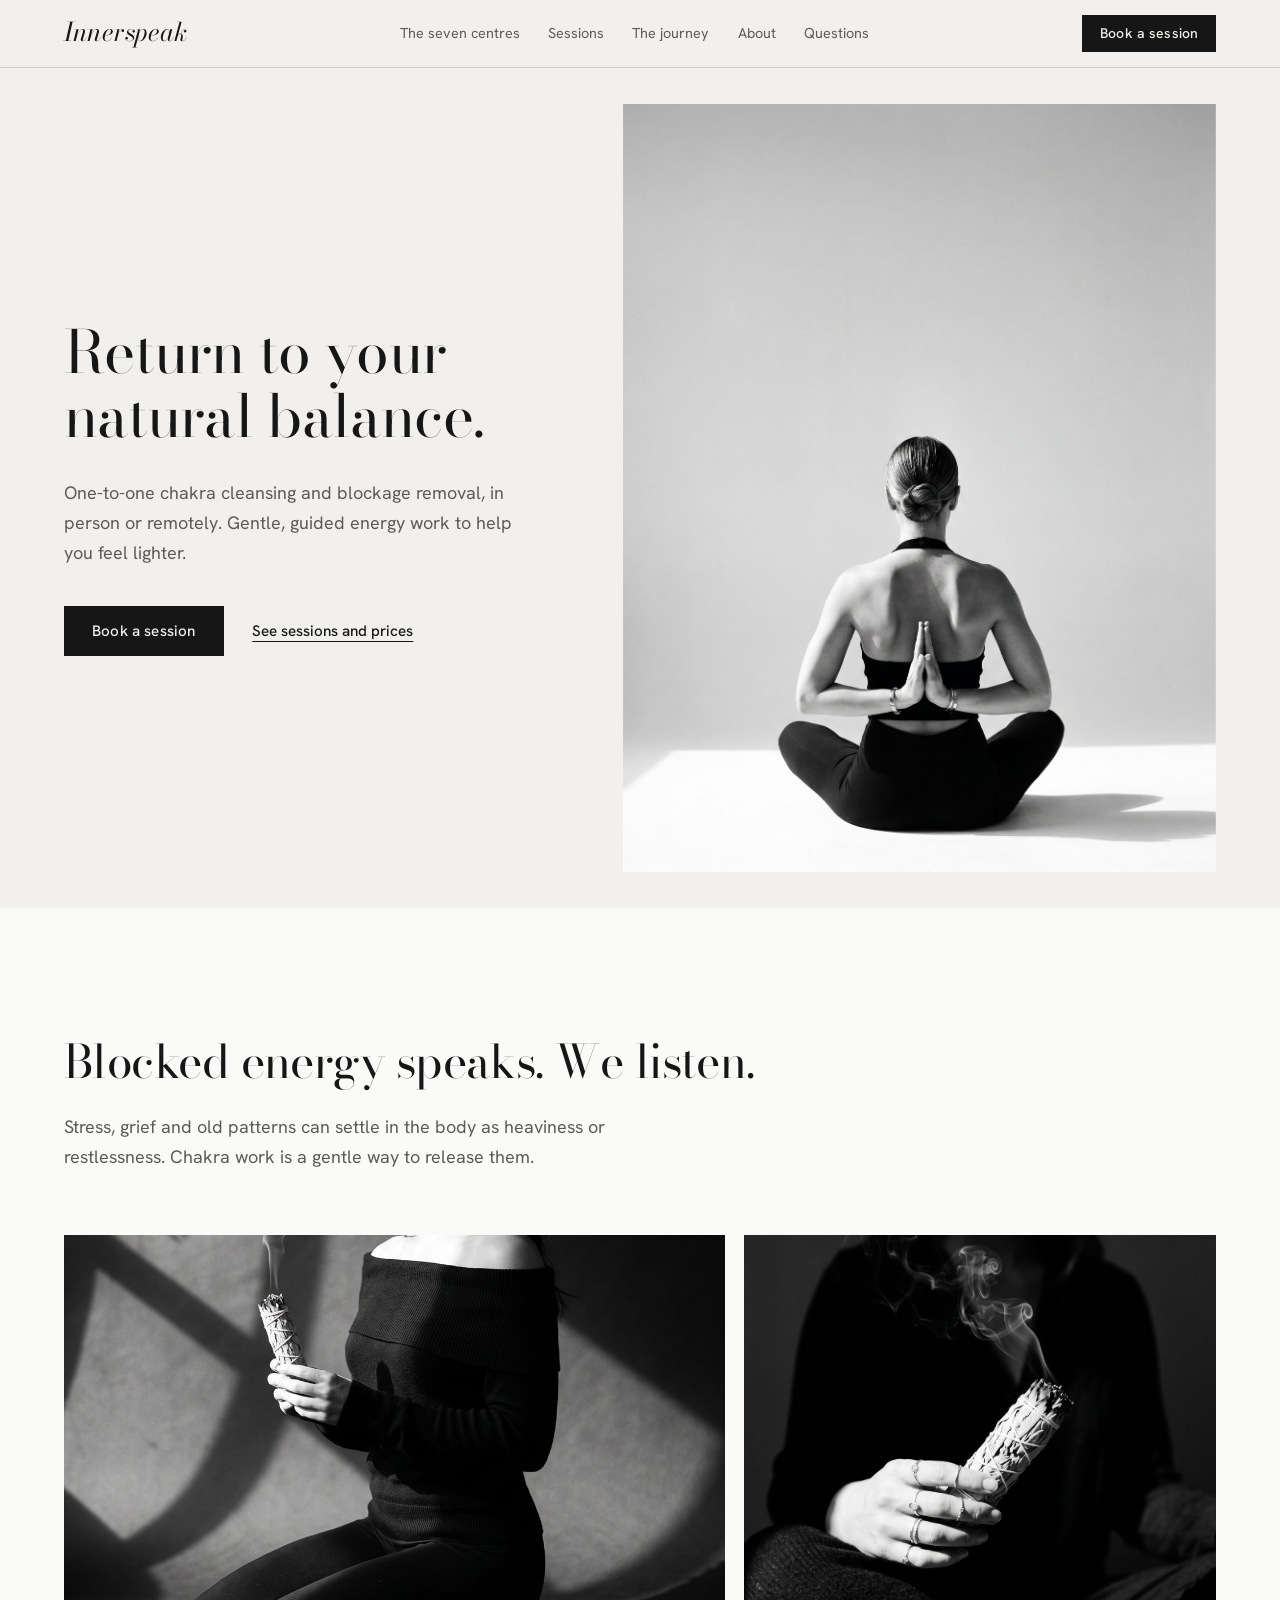
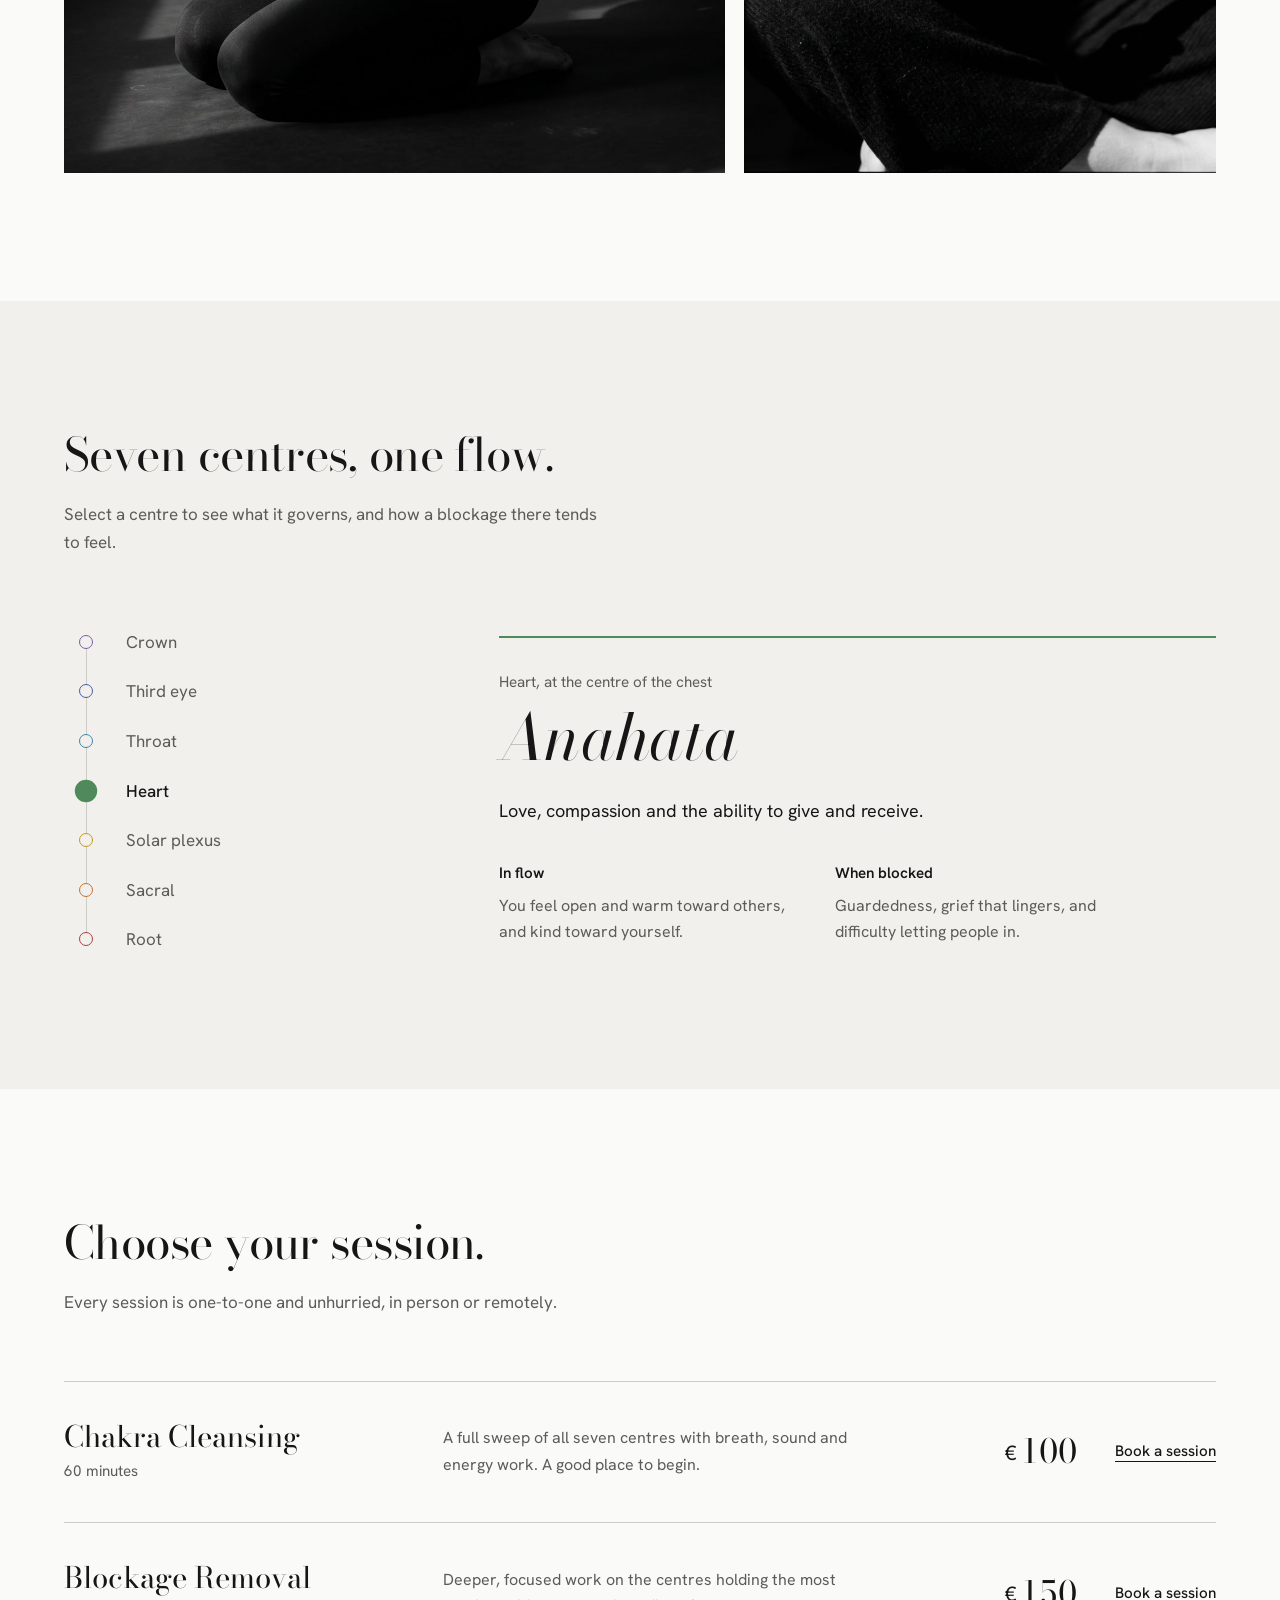
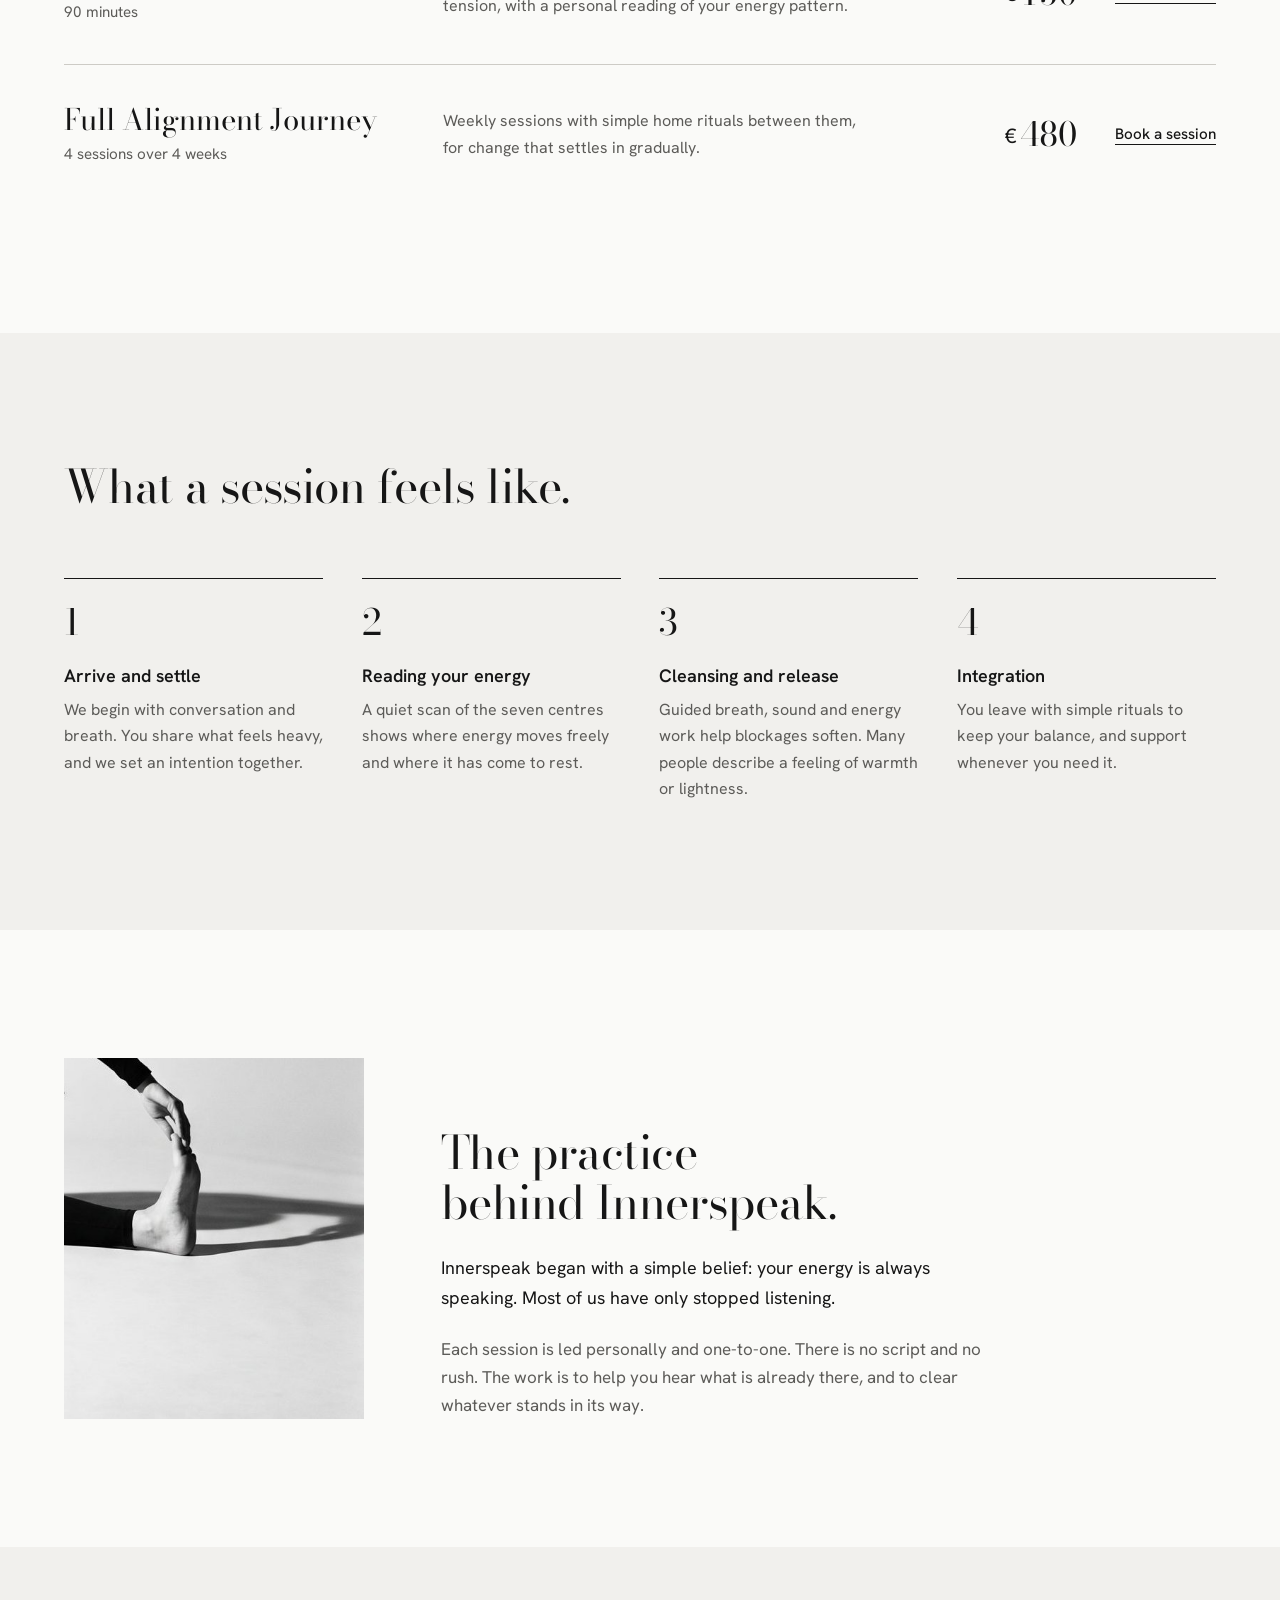
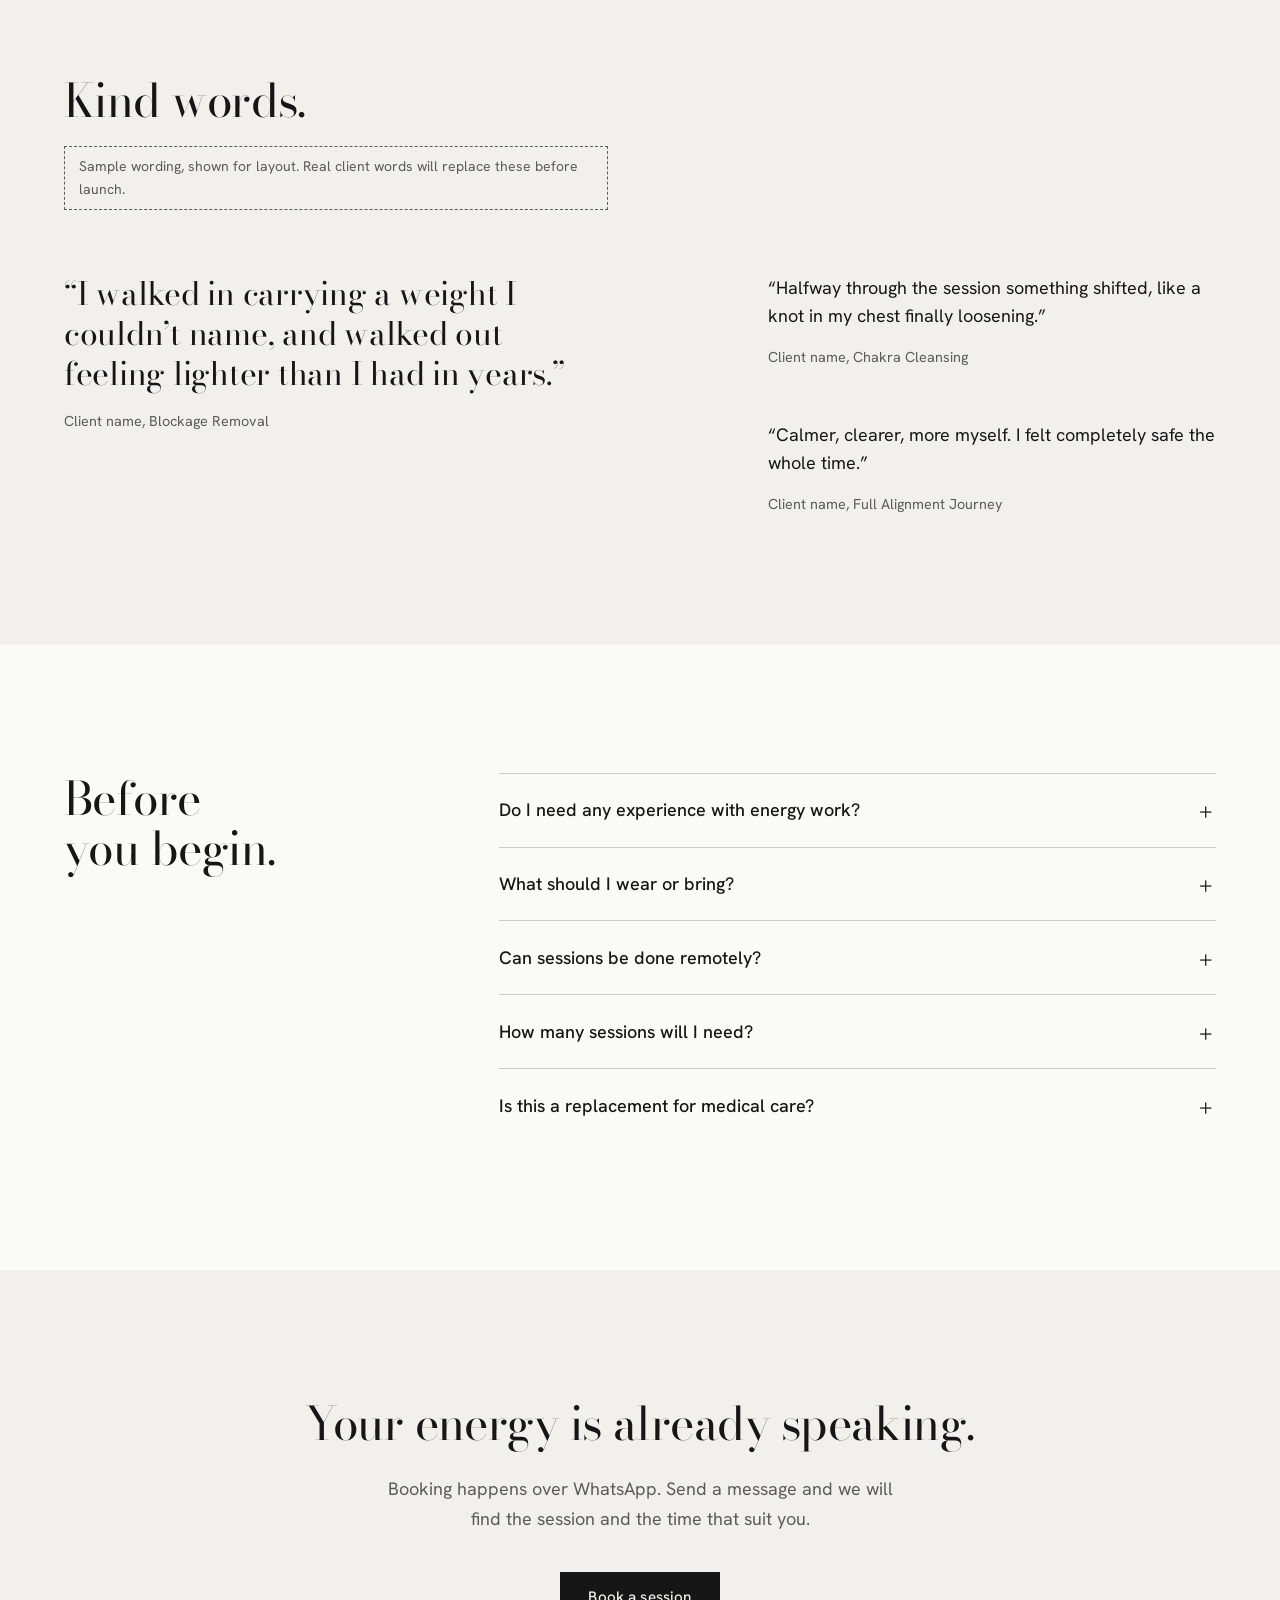
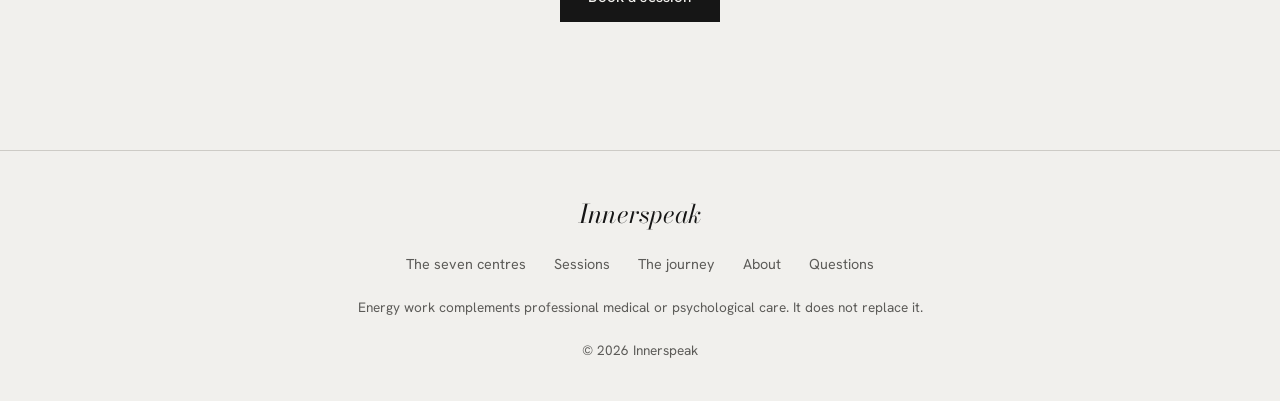
==== commit c748988c: "Redesign Innerspeak site with chakra explorer and self-hosted fonts Monochrome palette drawn from th" ====
--- a/index.html
+++ b/index.html
@@ -3,225 +3,309 @@
 <head>
   <meta charset="UTF-8">
   <meta name="viewport" content="width=device-width, initial-scale=1.0">
-  <title>Innerspeak — Chakra Cleansing &amp; Energy Blockage Removal</title>
-  <meta name="description" content="Innerspeak offers guided chakra cleansing, energy blockage removal and full energetic alignment sessions. Restore your balance — book your session today.">
-  <meta property="og:title" content="Innerspeak — Chakra Cleansing & Energy Healing">
-  <meta property="og:description" content="Guided chakra cleansing and blockage removal. Restore your balance.">
+  <title>Innerspeak | Chakra cleansing and energy alignment</title>
+  <meta name="description" content="One-to-one chakra cleansing, blockage removal and energy alignment sessions, in person or remotely. Book a session over WhatsApp.">
+  <meta name="theme-color" content="#F1F0ED">
+  <meta name="color-scheme" content="light">
   <meta property="og:type" content="website">
-  <link rel="preconnect" href="https://fonts.googleapis.com">
-  <link rel="preconnect" href="https://fonts.gstatic.com" crossorigin>
-  <link href="https://fonts.googleapis.com/css2?family=Cormorant+Garamond:ital,wght@0,300;0,400;0,500;0,600;1,400&family=Jost:wght@300;400;500&display=swap" rel="stylesheet">
+  <meta property="og:title" content="Innerspeak | Chakra cleansing and energy alignment">
+  <meta property="og:description" content="One-to-one chakra cleansing and blockage removal, in person or remotely.">
+  <meta property="og:image" content="images/hero.jpg">
+  <link rel="preload" href="fonts/bodoni-moda.woff2" as="font" type="font/woff2" crossorigin>
+  <link rel="preload" href="fonts/hanken-grotesk.woff2" as="font" type="font/woff2" crossorigin>
+  <link rel="preload" href="images/hero.jpg" as="image">
   <link rel="stylesheet" href="css/style.css">
-  <link rel="icon" href="data:image/svg+xml,<svg xmlns='http://www.w3.org/2000/svg' viewBox='0 0 100 100'><circle cx='50' cy='50' r='40' fill='none' stroke='%23B99A5F' stroke-width='6'/><circle cx='50' cy='50' r='14' fill='%23B99A5F'/></svg>">
+  <link rel="icon" href="data:image/svg+xml,<svg xmlns='http://www.w3.org/2000/svg' viewBox='0 0 100 100'><rect width='100' height='100' fill='%23161616'/><circle cx='50' cy='50' r='22' fill='none' stroke='%23F1F0ED' stroke-width='5'/></svg>">
+  <script type="application/ld+json">
+  {
+    "@context": "https://schema.org",
+    "@type": "ProfessionalService",
+    "name": "Innerspeak",
+    "description": "One-to-one chakra cleansing, blockage removal and energy alignment sessions, in person or remotely.",
+    "priceRange": "€100-€480"
+  }
+  </script>
 </head>
 <body>
-
-  <!-- ===================== NAVIGATION ===================== -->
-  <header class="nav" id="top">
-    <a class="nav__logo" href="#top">Inner<em>speak</em></a>
-    <nav class="nav__links" id="navLinks">
-      <a href="#services">Sessions</a>
-      <a href="#journey">The Journey</a>
+  <script>document.documentElement.classList.add('js');</script>
+  <a class="skip" href="#main">Skip to content</a>
+
+  <header class="nav">
+    <a class="wordmark" href="#top" aria-label="Innerspeak, back to top">Innerspeak</a>
+    <nav class="nav__links" id="navLinks" aria-label="Main">
+      <a href="#chakras">The seven centres</a>
+      <a href="#sessions">Sessions</a>
+      <a href="#journey">The journey</a>
       <a href="#about">About</a>
-      <a href="#testimonials">Kind Words</a>
-      <a href="#faq">FAQ</a>
+      <a href="#questions">Questions</a>
     </nav>
-    <a class="btn btn--nav" href="#book">Book a Session</a>
-    <button class="nav__toggle" id="navToggle" aria-label="Open menu" aria-expanded="false">
-      <span></span><span></span>
-    </button>
+    <div class="nav__actions">
+      <a class="btn btn--small" href="https://wa.me/0000000000000?text=Hi%2C%20I%27d%20like%20to%20book%20a%20session%20with%20Innerspeak." target="_blank" rel="noopener">Book a session</a>
+      <button class="nav__toggle" id="navToggle" type="button" aria-controls="navLinks" aria-expanded="false">Menu</button>
+    </div>
   </header>
 
-  <!-- ===================== HERO ===================== -->
-  <section class="hero">
-    <div class="hero__image img-slot" data-photo="hero.jpg" data-alt="Seated side-stretch yoga pose in a light studio"></div>
-    <div class="hero__content reveal">
-      <p class="eyebrow">Chakra Cleansing · Blockage Removal · Energetic Alignment</p>
-      <h1>Return to your<br><em>natural balance</em></h1>
-      <p class="hero__lead">When energy flows freely, life follows. Innerspeak offers gentle, guided chakra work that clears what no longer serves you — so you can feel light, present and whole again.</p>
-      <div class="hero__actions">
-        <a class="btn btn--gold" href="#book">Begin Your Cleansing</a>
-        <a class="btn btn--ghost" href="#services">Explore Sessions</a>
-      </div>
-    </div>
-  </section>
-
-  <!-- ===================== CHAKRA STRIP ===================== -->
-  <section class="chakra-strip reveal" aria-label="The seven chakras">
-    <div class="chakra" style="--c:#9c6d84"><i></i><span>Crown</span></div>
-    <div class="chakra" style="--c:#7d7da8"><i></i><span>Third&nbsp;Eye</span></div>
-    <div class="chakra" style="--c:#7d9bb0"><i></i><span>Throat</span></div>
-    <div class="chakra" style="--c:#8a9a7e"><i></i><span>Heart</span></div>
-    <div class="chakra" style="--c:#cbb26a"><i></i><span>Solar&nbsp;Plexus</span></div>
-    <div class="chakra" style="--c:#c9946a"><i></i><span>Sacral</span></div>
-    <div class="chakra" style="--c:#b0706c"><i></i><span>Root</span></div>
-  </section>
-
-  <!-- ===================== INTRO ===================== -->
-  <section class="intro">
-    <div class="intro__text reveal">
-      <p class="eyebrow">Why energy work</p>
-      <h2>Blocked energy speaks.<br><em>We listen.</em></h2>
-      <p>Stress, grief and old patterns settle in the body as stagnant energy. You may feel it as heaviness, anxiety, fatigue or a sense of being stuck — in love, in work, in yourself. Chakra cleansing gently releases these blockages, restoring the natural flow through your seven energy centres.</p>
-      <ul class="intro__list">
-        <li>Release emotional and energetic blockages held in the body</li>
-        <li>Restore clarity, calm and deep, restful sleep</li>
-        <li>Reconnect with your intuition and inner voice</li>
+  <main id="main">
+
+    <!-- HERO -->
+    <section class="hero" id="top">
+      <div class="hero__text">
+        <h1>Return to your natural balance.</h1>
+        <p class="lead">One-to-one chakra cleansing and blockage removal, in person or remotely. Gentle, guided energy work to help you feel lighter.</p>
+        <div class="hero__actions">
+          <a class="btn" href="https://wa.me/0000000000000?text=Hi%2C%20I%27d%20like%20to%20book%20a%20session%20with%20Innerspeak." target="_blank" rel="noopener">Book a session</a>
+          <a class="link" href="#sessions">See sessions and prices</a>
+        </div>
+      </div>
+      <figure class="hero__figure">
+        <img src="images/hero.jpg" width="1289" height="1600" alt="A woman seated in meditation, seen from behind, with her hands pressed together behind her back" fetchpriority="high">
+      </figure>
+    </section>
+
+    <!-- WHY -->
+    <section class="why">
+      <div class="why__text reveal">
+        <h2>Blocked energy speaks. We listen.</h2>
+        <p>Stress, grief and old patterns can settle in the body as heaviness or restlessness. Chakra work is a gentle way to release them.</p>
+      </div>
+      <div class="why__images reveal">
+        <img src="images/ritual.jpg" width="1170" height="1000" alt="A kneeling figure in black holding a bundle of burning sage, smoke rising" loading="lazy" decoding="async">
+        <img src="images/sage.jpg" width="1289" height="1340" alt="A hand with silver rings holding a smoking sage bundle" loading="lazy" decoding="async">
+      </div>
+    </section>
+
+    <!-- THE SEVEN CENTRES -->
+    <section class="chakras" id="chakras">
+      <div class="section-head reveal">
+        <h2>Seven centres, one flow.</h2>
+        <p>Select a centre to see what it governs, and how a blockage there tends to feel.</p>
+      </div>
+
+      <div class="explorer reveal" id="explorer">
+        <div class="explorer__spine" role="tablist" aria-label="The seven chakras" aria-orientation="vertical">
+          <button class="node" role="tab" type="button" id="tab-crown" aria-controls="panel-crown" style="--hue:#7A5CA8"><span class="node__dot"></span><span class="node__name">Crown</span></button>
+          <button class="node" role="tab" type="button" id="tab-third-eye" aria-controls="panel-third-eye" style="--hue:#4A5AA6"><span class="node__dot"></span><span class="node__name">Third eye</span></button>
+          <button class="node" role="tab" type="button" id="tab-throat" aria-controls="panel-throat" style="--hue:#3C86A8"><span class="node__dot"></span><span class="node__name">Throat</span></button>
+          <button class="node" role="tab" type="button" id="tab-heart" aria-controls="panel-heart" style="--hue:#4F8A5B"><span class="node__dot"></span><span class="node__name">Heart</span></button>
+          <button class="node" role="tab" type="button" id="tab-solar" aria-controls="panel-solar" style="--hue:#C29A1F"><span class="node__dot"></span><span class="node__name">Solar plexus</span></button>
+          <button class="node" role="tab" type="button" id="tab-sacral" aria-controls="panel-sacral" style="--hue:#C8712A"><span class="node__dot"></span><span class="node__name">Sacral</span></button>
+          <button class="node" role="tab" type="button" id="tab-root" aria-controls="panel-root" style="--hue:#A8403A"><span class="node__dot"></span><span class="node__name">Root</span></button>
+        </div>
+
+        <div class="explorer__panels">
+          <article class="panel" role="tabpanel" id="panel-crown" aria-labelledby="tab-crown" style="--hue:#7A5CA8">
+            <p class="panel__meta">Crown, at the top of the head</p>
+            <h3 lang="sa-Latn">Sahasrara</h3>
+            <p class="panel__governs">Connection, meaning and a sense of something larger than yourself.</p>
+            <div class="panel__states">
+              <div><h4>In flow</h4><p>Life feels purposeful. You trust where you are going, even without a map.</p></div>
+              <div><h4>When blocked</h4><p>A feeling of being adrift or cut off, and days that seem to lack meaning.</p></div>
+            </div>
+          </article>
+          <article class="panel" role="tabpanel" id="panel-third-eye" aria-labelledby="tab-third-eye" style="--hue:#4A5AA6">
+            <p class="panel__meta">Third eye, between the brows</p>
+            <h3 lang="sa-Latn">Ajna</h3>
+            <p class="panel__governs">Intuition, clarity and the ability to see a situation as it is.</p>
+            <div class="panel__states">
+              <div><h4>In flow</h4><p>Decisions come easily. You notice your instincts and feel able to follow them.</p></div>
+              <div><h4>When blocked</h4><p>Overthinking, mental fog, and second-guessing what you already know.</p></div>
+            </div>
+          </article>
+          <article class="panel" role="tabpanel" id="panel-throat" aria-labelledby="tab-throat" style="--hue:#3C86A8">
+            <p class="panel__meta">Throat, at the base of the neck</p>
+            <h3 lang="sa-Latn">Vishuddha</h3>
+            <p class="panel__governs">Expression, honesty and being heard.</p>
+            <div class="panel__states">
+              <div><h4>In flow</h4><p>You say what you mean, calmly, and you listen as well as you speak.</p></div>
+              <div><h4>When blocked</h4><p>Swallowed words, a fear of speaking up, or a tight feeling in the throat.</p></div>
+            </div>
+          </article>
+          <article class="panel" role="tabpanel" id="panel-heart" aria-labelledby="tab-heart" style="--hue:#4F8A5B">
+            <p class="panel__meta">Heart, at the centre of the chest</p>
+            <h3 lang="sa-Latn">Anahata</h3>
+            <p class="panel__governs">Love, compassion and the ability to give and receive.</p>
+            <div class="panel__states">
+              <div><h4>In flow</h4><p>You feel open and warm toward others, and kind toward yourself.</p></div>
+              <div><h4>When blocked</h4><p>Guardedness, grief that lingers, and difficulty letting people in.</p></div>
+            </div>
+          </article>
+          <article class="panel" role="tabpanel" id="panel-solar" aria-labelledby="tab-solar" style="--hue:#C29A1F">
+            <p class="panel__meta">Solar plexus, in the upper abdomen</p>
+            <h3 lang="sa-Latn">Manipura</h3>
+            <p class="panel__governs">Confidence, willpower and a sense of your own worth.</p>
+            <div class="panel__states">
+              <div><h4>In flow</h4><p>You act with quiet confidence and keep the promises you make to yourself.</p></div>
+              <div><h4>When blocked</h4><p>Self-doubt, indecision, or a need to control everything around you.</p></div>
+            </div>
+          </article>
+          <article class="panel" role="tabpanel" id="panel-sacral" aria-labelledby="tab-sacral" style="--hue:#C8712A">
+            <p class="panel__meta">Sacral, in the lower abdomen</p>
+            <h3 lang="sa-Latn">Svadhisthana</h3>
+            <p class="panel__governs">Creativity, pleasure and emotional flow.</p>
+            <div class="panel__states">
+              <div><h4>In flow</h4><p>Ideas arrive freely, and you allow yourself to enjoy things without guilt.</p></div>
+              <div><h4>When blocked</h4><p>Emotional numbness, guilt, or a long creative dry spell.</p></div>
+            </div>
+          </article>
+          <article class="panel" role="tabpanel" id="panel-root" aria-labelledby="tab-root" style="--hue:#A8403A">
+            <p class="panel__meta">Root, at the base of the spine</p>
+            <h3 lang="sa-Latn">Muladhara</h3>
+            <p class="panel__governs">Safety, grounding and the feeling of belonging.</p>
+            <div class="panel__states">
+              <div><h4>In flow</h4><p>You feel steady and at home in your body, whatever the day brings.</p></div>
+              <div><h4>When blocked</h4><p>Restlessness, worry about security, and a sense of being unrooted.</p></div>
+            </div>
+          </article>
+        </div>
+      </div>
+    </section>
+
+    <!-- SESSIONS -->
+    <section class="sessions" id="sessions">
+      <div class="section-head reveal">
+        <h2>Choose your session.</h2>
+        <p>Every session is one-to-one and unhurried, in person or remotely.</p>
+      </div>
+      <ul class="sessions__list reveal">
+        <li class="session">
+          <div class="session__name">
+            <h3>Chakra Cleansing</h3>
+            <p>60 minutes</p>
+          </div>
+          <p class="session__desc">A full sweep of all seven centres with breath, sound and energy work. A good place to begin.</p>
+          <p class="session__price"><span class="cur">€</span>100</p>
+          <a class="link" href="https://wa.me/0000000000000?text=Hi%2C%20I%27d%20like%20to%20book%20a%20Chakra%20Cleansing%20session%20with%20Innerspeak." target="_blank" rel="noopener" aria-label="Book a Chakra Cleansing session">Book a session</a>
+        </li>
+        <li class="session">
+          <div class="session__name">
+            <h3>Blockage Removal</h3>
+            <p>90 minutes</p>
+          </div>
+          <p class="session__desc">Deeper, focused work on the centres holding the most tension, with a personal reading of your energy pattern.</p>
+          <p class="session__price"><span class="cur">€</span>150</p>
+          <a class="link" href="https://wa.me/0000000000000?text=Hi%2C%20I%27d%20like%20to%20book%20a%20Blockage%20Removal%20session%20with%20Innerspeak." target="_blank" rel="noopener" aria-label="Book a Blockage Removal session">Book a session</a>
+        </li>
+        <li class="session">
+          <div class="session__name">
+            <h3>Full Alignment Journey</h3>
+            <p>4 sessions over 4 weeks</p>
+          </div>
+          <p class="session__desc">Weekly sessions with simple home rituals between them, for change that settles in gradually.</p>
+          <p class="session__price"><span class="cur">€</span>480</p>
+          <a class="link" href="https://wa.me/0000000000000?text=Hi%2C%20I%27d%20like%20to%20book%20the%20Full%20Alignment%20Journey%20with%20Innerspeak." target="_blank" rel="noopener" aria-label="Book the Full Alignment Journey">Book a session</a>
+        </li>
       </ul>
-    </div>
-    <div class="intro__image img-slot img-slot--tall reveal" data-photo="ritual.jpg" data-alt="Kneeling in quiet ritual, holding a smoking sage bundle"></div>
-  </section>
-
-  <!-- ===================== SERVICES ===================== -->
-  <section class="services" id="services">
-    <div class="section-head reveal">
-      <p class="eyebrow">Sessions</p>
-      <h2>Choose your <em>path</em></h2>
-      <p>Every session is one-to-one, unhurried, and tailored to where your energy is today.</p>
-    </div>
-    <div class="services__grid">
-      <article class="card reveal">
-        <span class="card__symbol">☾</span>
-        <h3>Chakra Cleansing</h3>
-        <p class="card__meta">60 minutes</p>
-        <p>A full sweep of all seven energy centres. Gentle scanning, sound and breath work to dissolve stagnant energy and leave you feeling clear and light.</p>
-        <p class="card__price">€100<span> / session</span></p>
-        <a class="card__link" href="#book">Book this session →</a>
-      </article>
-      <article class="card card--featured reveal">
-        <span class="card__badge">Most chosen</span>
-        <span class="card__symbol">✦</span>
-        <h3>Blockage Removal</h3>
-        <p class="card__meta">90 minutes</p>
-        <p>Deep, focused work on the centres holding your heaviest blockages. Includes a personal reading of your energy pattern and guided release practice.</p>
-        <p class="card__price">€150<span> / session</span></p>
-        <a class="card__link" href="#book">Book this session →</a>
-      </article>
-      <article class="card reveal">
-        <span class="card__symbol">◌</span>
-        <h3>Full Alignment Journey</h3>
-        <p class="card__meta">4 sessions · 4 weeks</p>
-        <p>A month of guided transformation: weekly sessions, personalised home rituals and ongoing support as your energy finds its new equilibrium.</p>
-        <p class="card__price">€480<span> / journey</span></p>
-        <a class="card__link" href="#book">Book this session →</a>
-      </article>
-    </div>
-    <p class="services__note reveal">Sessions are also available remotely, worldwide.</p>
-  </section>
-
-  <!-- ===================== JOURNEY / PROCESS ===================== -->
-  <section class="journey" id="journey">
-    <div class="journey__image img-slot img-slot--tall reveal" data-photo="sage.jpg" data-alt="Hands holding a smoking sage bundle, seated in stillness"></div>
-    <div class="journey__steps reveal">
-      <p class="eyebrow">The journey</p>
-      <h2>What a session<br><em>feels like</em></h2>
-      <ol>
-        <li><h4>Arrive &amp; settle</h4><p>We begin with conversation and breath — you share what feels heavy, and we set a gentle intention together.</p></li>
-        <li><h4>Reading your energy</h4><p>A quiet scan of your seven centres reveals where energy is flowing and where it has come to rest.</p></li>
-        <li><h4>Cleansing &amp; release</h4><p>Through guided breath, sound and energy work, blockages soften and dissolve. Most clients describe a warm wave of lightness.</p></li>
-        <li><h4>Integration</h4><p>You leave with simple rituals to protect your renewed balance — and my support whenever you need it.</p></li>
+    </section>
+
+    <!-- THE JOURNEY -->
+    <section class="journey" id="journey">
+      <div class="section-head reveal">
+        <h2>What a session feels like.</h2>
+      </div>
+      <ol class="journey__steps reveal">
+        <li>
+          <h3>Arrive and settle</h3>
+          <p>We begin with conversation and breath. You share what feels heavy, and we set an intention together.</p>
+        </li>
+        <li>
+          <h3>Reading your energy</h3>
+          <p>A quiet scan of the seven centres shows where energy moves freely and where it has come to rest.</p>
+        </li>
+        <li>
+          <h3>Cleansing and release</h3>
+          <p>Guided breath, sound and energy work help blockages soften. Many people describe a feeling of warmth or lightness.</p>
+        </li>
+        <li>
+          <h3>Integration</h3>
+          <p>You leave with simple rituals to keep your balance, and support whenever you need it.</p>
+        </li>
       </ol>
-    </div>
-  </section>
-
-  <!-- ===================== ABOUT ===================== -->
-  <section class="about" id="about">
-    <div class="about__image img-slot img-slot--tall reveal" data-photo="about.jpg" data-alt="Seated meditation seen from behind, hands in reverse prayer"></div>
-    <div class="about__text reveal">
-      <p class="eyebrow">About</p>
-      <h2>The hands behind<br><em>Innerspeak</em></h2>
-      <p>My own healing began the day I stopped ignoring what my body had been telling me for years. What started as a personal search for stillness became a decade of study — energy healing, breathwork and the quiet art of listening to what lies beneath words.</p>
-      <p>Innerspeak was born from a simple belief: your energy is always speaking. My work is to help you hear it — and to clear whatever stands between you and your own light.</p>
-      <p class="about__signature">— Founder, Innerspeak</p>
-    </div>
-  </section>
-
-  <!-- ===================== TESTIMONIALS ===================== -->
-  <section class="testimonials" id="testimonials">
-    <div class="section-head reveal">
-      <p class="eyebrow">Kind words</p>
-      <h2>What clients <em>feel</em></h2>
-    </div>
-    <div class="testimonials__slider reveal" id="slider">
-      <div class="testimonials__track" id="sliderTrack">
-        <blockquote class="quote">
-          <p>“I walked in carrying a weight I couldn't name, and walked out feeling lighter than I have in years. I slept through the night for the first time in months.”</p>
-          <footer>Maryam K. · Blockage Removal</footer>
-        </blockquote>
-        <blockquote class="quote">
-          <p>“I was sceptical, honestly. But halfway through the session I felt something shift — like a knot in my chest finally loosening. I've been back three times.”</p>
-          <footer>Sarah A. · Chakra Cleansing</footer>
-        </blockquote>
-        <blockquote class="quote">
-          <p>“The four-week journey changed how I move through my days. Calmer, clearer, more myself. She has a rare gift for making you feel completely safe.”</p>
-          <footer>Noor H. · Full Alignment Journey</footer>
-        </blockquote>
-        <blockquote class="quote">
-          <p>“Even over a remote session, the effect was undeniable. My mind went quiet in a way meditation alone never achieved for me.”</p>
-          <footer>Layla M. · Remote Session</footer>
-        </blockquote>
-      </div>
-      <div class="testimonials__dots" id="sliderDots" role="tablist" aria-label="Testimonials"></div>
-    </div>
-  </section>
-
-  <!-- ===================== FAQ ===================== -->
-  <section class="faq" id="faq">
-    <div class="section-head reveal">
-      <p class="eyebrow">Questions</p>
-      <h2>Before you <em>begin</em></h2>
-    </div>
-    <div class="faq__list reveal">
-      <details>
-        <summary>Do I need any experience with energy work?</summary>
-        <p>None at all. Most clients arrive with nothing but curiosity. Every session is guided from beginning to end — all you need to do is arrive and breathe.</p>
-      </details>
-      <details>
-        <summary>What should I wear or bring?</summary>
-        <p>Comfortable, loose clothing. Everything else — including a quiet, beautiful space — is taken care of.</p>
-      </details>
-      <details>
-        <summary>Can sessions be done remotely?</summary>
-        <p>Yes. Energy is not limited by distance; remote sessions are held over a video call and follow the same structure as in-person work.</p>
-      </details>
-      <details>
-        <summary>How many sessions will I need?</summary>
-        <p>Many feel a real shift after a single cleansing. Deeper, older blockages usually soften over three to four sessions — which is why the Full Alignment Journey exists.</p>
-      </details>
-      <details>
-        <summary>Is this a replacement for medical care?</summary>
-        <p>No. Energy work is a complement to — never a substitute for — professional medical or psychological care.</p>
-      </details>
-    </div>
-  </section>
-
-  <!-- ===================== FINAL CTA ===================== -->
-  <section class="cta" id="book">
-    <div class="cta__inner reveal">
-      <p class="eyebrow eyebrow--light">Begin</p>
-      <h2>Your energy is already<br><em>speaking to you</em></h2>
-      <p>Send a message and we'll find the session — and the time — that's right for you. No pressure, no obligation. Just a first step.</p>
-          <a class="btn btn--whatsapp" href="https://wa.me/0000000000000?text=Hi%2C%20I%27d%20love%20to%20book%20a%20chakra%20cleansing%20session%20with%20Innerspeak."
-         target="_blank" rel="noopener">
-        <svg viewBox="0 0 24 24" width="22" height="22" fill="currentColor" aria-hidden="true"><path d="M12 2a10 10 0 0 0-8.6 15.1L2 22l5-1.3A10 10 0 1 0 12 2zm0 18.2a8.1 8.1 0 0 1-4.2-1.2l-.3-.2-3 .8.8-2.9-.2-.3A8.2 8.2 0 1 1 12 20.2zm4.5-6.1c-.2-.1-1.5-.7-1.7-.8-.2-.1-.4-.1-.5.1-.2.2-.6.8-.7.9-.1.2-.3.2-.5.1a6.7 6.7 0 0 1-3.3-2.9c-.3-.4.2-.4.6-1.3.1-.2 0-.3 0-.5l-.8-1.8c-.2-.5-.4-.4-.5-.4h-.5c-.2 0-.5.1-.7.3-.2.3-.9.9-.9 2.2s.9 2.5 1.1 2.7c.1.2 1.8 2.8 4.4 3.9 1.6.7 2.3.8 3.1.7.5-.1 1.5-.6 1.7-1.2.2-.6.2-1.1.2-1.2-.1-.1-.2-.2-.5-.3z"/></svg>
-        Book via WhatsApp
-      </a>
-      <p class="cta__small">Usually replies within a few hours · In-person &amp; remote sessions</p>
-    </div>
-  </section>
-
-  <!-- ===================== FOOTER ===================== -->
+    </section>
+
+    <!-- ABOUT -->
+    <section class="about" id="about">
+      <div class="about__inner reveal">
+        <img src="images/about.jpg" width="424" height="510" alt="A hand reaching to touch an outstretched foot, casting a long shadow on a studio floor" loading="lazy" decoding="async">
+        <div>
+          <h2>The practice behind Innerspeak.</h2>
+          <p>Innerspeak began with a simple belief: your energy is always speaking. Most of us have only stopped listening.</p>
+          <p>Each session is led personally and one-to-one. There is no script and no rush. The work is to help you hear what is already there, and to clear whatever stands in its way.</p>
+        </div>
+      </div>
+    </section>
+
+    <!-- KIND WORDS -->
+    <section class="words" id="words">
+      <div class="section-head reveal">
+        <h2>Kind words.</h2>
+        <p class="words__note">Sample wording, shown for layout. Real client words will replace these before launch.</p>
+      </div>
+      <div class="words__grid reveal">
+        <figure class="quote quote--lead">
+          <blockquote><p>“I walked in carrying a weight I couldn’t name, and walked out feeling lighter than I had in years.”</p></blockquote>
+          <figcaption>Client name, Blockage Removal</figcaption>
+        </figure>
+        <figure class="quote">
+          <blockquote><p>“Halfway through the session something shifted, like a knot in my chest finally loosening.”</p></blockquote>
+          <figcaption>Client name, Chakra Cleansing</figcaption>
+        </figure>
+        <figure class="quote">
+          <blockquote><p>“Calmer, clearer, more myself. I felt completely safe the whole time.”</p></blockquote>
+          <figcaption>Client name, Full Alignment Journey</figcaption>
+        </figure>
+      </div>
+    </section>
+
+    <!-- QUESTIONS -->
+    <section class="faq" id="questions">
+      <h2 class="reveal">Before you begin.</h2>
+      <div class="faq__list reveal">
+        <details>
+          <summary>Do I need any experience with energy work?</summary>
+          <p>None at all. Every session is guided from beginning to end. All you need to do is arrive and breathe.</p>
+        </details>
+        <details>
+          <summary>What should I wear or bring?</summary>
+          <p>Comfortable, loose clothing. Everything else is taken care of.</p>
+        </details>
+        <details>
+          <summary>Can sessions be done remotely?</summary>
+          <p>Yes. Remote sessions are held over a video call and follow the same structure as in-person work.</p>
+        </details>
+        <details>
+          <summary>How many sessions will I need?</summary>
+          <p>It varies from person to person. Some come for a single cleansing, while older patterns often take several sessions, which is why the Full Alignment Journey exists.</p>
+        </details>
+        <details>
+          <summary>Is this a replacement for medical care?</summary>
+          <p>No. Energy work complements professional medical or psychological care. It does not replace it.</p>
+        </details>
+      </div>
+    </section>
+
+    <!-- BOOK -->
+    <section class="book" id="book">
+      <div class="reveal">
+        <h2>Your energy is already speaking.</h2>
+        <p>Booking happens over WhatsApp. Send a message and we will find the session and the time that suit you.</p>
+        <a class="btn" href="https://wa.me/0000000000000?text=Hi%2C%20I%27d%20like%20to%20book%20a%20session%20with%20Innerspeak." target="_blank" rel="noopener">Book a session</a>
+      </div>
+    </section>
+
+  </main>
+
   <footer class="footer">
-    <a class="nav__logo" href="#top">Inner<em>speak</em></a>
-    <p>Chakra cleansing &amp; energetic alignment · In-person and worldwide, remotely</p>
-    <p class="footer__fine">© <span id="year"></span> Innerspeak. Energy work complements — and never replaces — professional medical care.</p>
+    <a class="wordmark" href="#top" aria-label="Innerspeak, back to top">Innerspeak</a>
+    <nav class="footer__links" aria-label="Footer">
+      <a href="#chakras">The seven centres</a>
+      <a href="#sessions">Sessions</a>
+      <a href="#journey">The journey</a>
+      <a href="#about">About</a>
+      <a href="#questions">Questions</a>
+    </nav>
+    <p class="footer__fine">Energy work complements professional medical or psychological care. It does not replace it.</p>
+    <p class="footer__fine">© <span id="year">2026</span> Innerspeak</p>
   </footer>
-
-  <!-- Floating WhatsApp button -->
-  <a class="float-whatsapp" href="https://wa.me/0000000000000?text=Hi%2C%20I%27d%20love%20to%20book%20a%20chakra%20cleansing%20session%20with%20Innerspeak."
-     target="_blank" rel="noopener" aria-label="Chat on WhatsApp">
-    <svg viewBox="0 0 24 24" width="26" height="26" fill="currentColor" aria-hidden="true"><path d="M12 2a10 10 0 0 0-8.6 15.1L2 22l5-1.3A10 10 0 1 0 12 2zm0 18.2a8.1 8.1 0 0 1-4.2-1.2l-.3-.2-3 .8.8-2.9-.2-.3A8.2 8.2 0 1 1 12 20.2zm4.5-6.1c-.2-.1-1.5-.7-1.7-.8-.2-.1-.4-.1-.5.1-.2.2-.6.8-.7.9-.1.2-.3.2-.5.1a6.7 6.7 0 0 1-3.3-2.9c-.3-.4.2-.4.6-1.3.1-.2 0-.3 0-.5l-.8-1.8c-.2-.5-.4-.4-.5-.4h-.5c-.2 0-.5.1-.7.3-.2.3-.9.9-.9 2.2s.9 2.5 1.1 2.7c.1.2 1.8 2.8 4.4 3.9 1.6.7 2.3.8 3.1.7.5-.1 1.5-.6 1.7-1.2.2-.6.2-1.1.2-1.2-.1-.1-.2-.2-.5-.3z"/></svg>
-  </a>
 
   <script src="js/main.js"></script>
 </body>
--- a/css/style.css
+++ b/css/style.css
@@ -1,550 +1,573 @@
 /* ============================================================
-   Innerspeak — light & airy design system
-   Palette: warm ivory, soft sand, charcoal ink, muted gold, sage
-   Type: Cormorant Garamond (display) + Jost (body)
+   Innerspeak
+   Monochrome studio palette taken from the photography.
+   The only colour on the page is the seven chakras.
+   Type: Bodoni Moda (display) + Hanken Grotesk (text), self-hosted.
+   Shape rule: every box is sharp-cornered; only chakra marks are round.
+   Layers: nav 20, skip link 30.
    ============================================================ */
 
+@font-face {
+  font-family: "Bodoni Moda";
+  src: url("../fonts/bodoni-moda.woff2") format("woff2");
+  font-weight: 400 900;
+  font-style: normal;
+  font-display: swap;
+}
+@font-face {
+  font-family: "Bodoni Moda";
+  src: url("../fonts/bodoni-moda-italic.woff2") format("woff2");
+  font-weight: 400 900;
+  font-style: italic;
+  font-display: swap;
+}
+@font-face {
+  font-family: "Hanken Grotesk";
+  src: url("../fonts/hanken-grotesk.woff2") format("woff2");
+  font-weight: 100 900;
+  font-style: normal;
+  font-display: swap;
+}
+
 :root {
-  --ivory: #FAF7F1;
-  --sand: #F1EAE0;
-  --sand-deep: #E7DCCC;
-  --ink: #3A352F;
-  --ink-soft: #6E6659;
-  --gold: #B99A5F;
-  --gold-soft: #D6C29A;
-  --sage: #8A9A7E;
-  --white: #FFFFFF;
-  --serif: "Cormorant Garamond", Georgia, serif;
-  --sans: "Jost", "Helvetica Neue", Arial, sans-serif;
-  --radius: 2px;
-  --shadow: 0 24px 60px -30px rgba(58, 53, 47, 0.25);
-  --max: 1180px;
-}
-
-* { margin: 0; padding: 0; box-sizing: border-box; }
-
-html { scroll-behavior: smooth; }
+  color-scheme: light;
+  --paper: #F1F0ED;
+  --paper-deep: #E6E5E1;
+  --surface: #FAFAF8;
+  --ink: #161616;
+  --smoke: #5C5B58;
+  --line: #CDCBC6;
+  --display: "Bodoni Moda", "Didot", "Bodoni 72", Georgia, serif;
+  --text: "Hanken Grotesk", "Helvetica Neue", Arial, sans-serif;
+  --gutter: clamp(1.25rem, 5vw, 4.5rem);
+  --section: clamp(4.5rem, 10vw, 9rem);
+  --max: 1280px;
+  --nav-h: 68px;
+  --ease: cubic-bezier(0.16, 1, 0.3, 1);
+}
+
+*, *::before, *::after { box-sizing: border-box; }
+
+html { scroll-behavior: smooth; scroll-padding-top: calc(var(--nav-h) + 1rem); }
 
 body {
-  font-family: var(--sans);
-  font-weight: 300;
+  margin: 0;
+  background: var(--paper);
   color: var(--ink);
-  background: var(--ivory);
-  line-height: 1.7;
+  font-family: var(--text);
+  font-size: 1.0625rem;
+  line-height: 1.65;
   -webkit-font-smoothing: antialiased;
-}
-
-h1, h2, h3, h4 {
-  font-family: var(--serif);
+  text-rendering: optimizeLegibility;
+}
+
+img { display: block; max-width: 100%; height: auto; }
+
+h1, h2, h3, h4, p, ul, ol, figure, blockquote { margin: 0; }
+ul, ol { padding: 0; list-style: none; }
+
+h1, h2 {
+  font-family: var(--display);
   font-weight: 400;
-  line-height: 1.15;
-  letter-spacing: 0.01em;
-}
-
-h1 { font-size: clamp(2.6rem, 6vw, 4.6rem); }
-h2 { font-size: clamp(2rem, 4.2vw, 3.2rem); }
-h3 { font-size: 1.7rem; }
-h4 { font-size: 1.25rem; }
-
-h1 em, h2 em { font-style: italic; color: var(--gold); }
-
-img { max-width: 100%; display: block; }
-
-section { padding: clamp(4rem, 9vw, 8rem) clamp(1.25rem, 6vw, 5rem); }
-
-.eyebrow {
-  font-size: 0.72rem;
-  letter-spacing: 0.32em;
-  text-transform: uppercase;
-  color: var(--gold);
-  margin-bottom: 1.1rem;
-  font-weight: 400;
-}
-.eyebrow--light { color: var(--gold-soft); }
-
-.section-head {
-  max-width: 620px;
-  margin: 0 auto clamp(2.5rem, 5vw, 4rem);
-  text-align: center;
-}
-.section-head p:not(.eyebrow) { margin-top: 1rem; color: var(--ink-soft); }
-
-/* ---------- Buttons ---------- */
+  line-height: 1.1;
+  letter-spacing: -0.012em;
+  text-wrap: balance;
+  padding-bottom: 0.06em;
+}
+h1 { font-size: clamp(2.5rem, 4.6vw, 4.25rem); }
+h2 { font-size: clamp(2rem, 3.6vw, 3.25rem); }
+
+a { color: inherit; }
+
+:focus-visible {
+  outline: 2px solid var(--ink);
+  outline-offset: 3px;
+}
+
+.skip {
+  position: absolute;
+  left: 1rem;
+  top: -4rem;
+  z-index: 30;
+  padding: 0.6rem 1rem;
+  background: var(--ink);
+  color: var(--paper);
+  text-decoration: none;
+}
+.skip:focus { top: 1rem; }
+
+/* ---------- Shared pieces ---------- */
 .btn {
   display: inline-block;
-  font-family: var(--sans);
-  font-size: 0.82rem;
-  font-weight: 400;
-  letter-spacing: 0.18em;
-  text-transform: uppercase;
+  padding: 0.95rem 1.7rem;
+  background: var(--ink);
+  color: var(--paper);
+  font-size: 0.95rem;
+  font-weight: 500;
+  letter-spacing: 0.01em;
+  line-height: 1.2;
   text-decoration: none;
-  padding: 1rem 2.2rem;
-  border-radius: var(--radius);
-  transition: all 0.35s ease;
-  border: 1px solid transparent;
-}
-.btn--gold {
-  background: var(--gold);
-  color: var(--white);
-}
-.btn--gold:hover { background: var(--ink); }
-.btn--ghost {
-  border-color: var(--ink);
-  color: var(--ink);
-}
-.btn--ghost:hover { background: var(--ink); color: var(--ivory); }
-.btn--nav {
-  background: var(--ink);
-  color: var(--ivory);
-  padding: 0.7rem 1.5rem;
-  font-size: 0.72rem;
-}
-.btn--nav:hover { background: var(--gold); }
-.btn--whatsapp {
-  display: inline-flex;
-  align-items: center;
-  gap: 0.7rem;
-  background: var(--gold);
-  color: var(--white);
-  font-size: 0.9rem;
-  padding: 1.1rem 2.6rem;
-}
-.btn--whatsapp:hover { background: var(--ivory); color: var(--ink); }
+  white-space: nowrap;
+  border: 1px solid var(--ink);
+  transition: background-color 0.3s var(--ease), color 0.3s var(--ease), transform 0.15s var(--ease);
+}
+.btn:hover { background: transparent; color: var(--ink); }
+.btn:active { transform: scale(0.98); }
+.btn--small { padding: 0.6rem 1.05rem; font-size: 0.875rem; }
+
+.link {
+  font-weight: 500;
+  font-size: 0.95rem;
+  text-decoration: underline;
+  text-decoration-thickness: 1px;
+  text-underline-offset: 0.3em;
+  white-space: nowrap;
+  transition: text-underline-offset 0.3s var(--ease);
+}
+.link:hover { text-underline-offset: 0.45em; }
+
+.section-head { max-width: 46rem; margin-bottom: clamp(2.5rem, 5vw, 4.5rem); }
+.section-head p { margin-top: 1.1rem; color: var(--smoke); max-width: 34rem; }
+
+main > section {
+  padding: var(--section) max(var(--gutter), calc((100% - var(--max)) / 2));
+}
 
 /* ---------- Navigation ---------- */
 .nav {
   position: sticky;
   top: 0;
-  z-index: 50;
+  z-index: 20;
   display: flex;
   align-items: center;
   justify-content: space-between;
   gap: 1.5rem;
-  padding: 1.1rem clamp(1.25rem, 5vw, 4rem);
-  background: rgba(250, 247, 241, 0.92);
-  backdrop-filter: blur(12px);
-  border-bottom: 1px solid var(--sand-deep);
-}
-.nav__logo {
-  font-family: var(--serif);
-  font-size: 1.55rem;
-  color: var(--ink);
+  height: var(--nav-h);
+  padding: 0 var(--gutter);
+  background: var(--paper);
+  border-bottom: 1px solid var(--line);
+}
+.wordmark {
+  font-family: var(--display);
+  font-style: italic;
+  font-size: 1.6rem;
+  line-height: 1.2;
+  letter-spacing: -0.01em;
   text-decoration: none;
-  letter-spacing: 0.02em;
-}
-.nav__logo em { color: var(--gold); }
-.nav__links { display: flex; gap: 2rem; }
+  padding-bottom: 0.1em;
+}
+.nav__links { display: flex; gap: clamp(1.1rem, 2.2vw, 2.2rem); }
 .nav__links a {
-  font-size: 0.78rem;
-  letter-spacing: 0.18em;
-  text-transform: uppercase;
-  color: var(--ink-soft);
+  font-size: 0.9rem;
+  color: var(--smoke);
   text-decoration: none;
-  transition: color 0.3s;
-}
-.nav__links a:hover { color: var(--gold); }
+  white-space: nowrap;
+  transition: color 0.2s;
+}
+.nav__links a:hover { color: var(--ink); }
+.nav__actions { display: flex; align-items: center; gap: 0.75rem; }
 .nav__toggle {
   display: none;
-  flex-direction: column;
-  gap: 6px;
+  padding: 0.6rem 0.2rem;
   background: none;
-  border: none;
+  border: 0;
+  font: inherit;
+  font-size: 0.875rem;
+  font-weight: 500;
+  color: var(--ink);
   cursor: pointer;
-  padding: 6px;
-}
-.nav__toggle span {
-  width: 24px;
-  height: 1px;
-  background: var(--ink);
-  transition: transform 0.3s;
-}
-
-/* ---------- Image slots (photos drop in; elegant fallback until then) ---------- */
-.img-slot {
-  position: relative;
-  overflow: hidden;
-  border-radius: var(--radius);
-  background:
-    radial-gradient(ellipse at 30% 20%, rgba(185, 154, 95, 0.16), transparent 55%),
-    linear-gradient(160deg, var(--sand) 0%, var(--sand-deep) 100%);
-  box-shadow: var(--shadow);
-  min-height: 320px;
-}
-.img-slot::after {
-  /* faint lotus mark shown until the real photo loads */
-  content: "";
-  position: absolute;
-  inset: 0;
-  margin: auto;
-  width: 90px;
-  height: 90px;
-  opacity: 0.28;
-  background-repeat: no-repeat;
-  background-position: center;
-  background-image: url("data:image/svg+xml,%3Csvg xmlns='http://www.w3.org/2000/svg' viewBox='0 0 100 100' fill='none' stroke='%23B99A5F' stroke-width='1.6'%3E%3Cpath d='M50 78 C38 66 32 52 36 38 C44 46 48 54 50 64 C52 54 56 46 64 38 C68 52 62 66 50 78Z'/%3E%3Cpath d='M50 78 C30 74 18 62 16 46 C30 50 42 58 50 70 C58 58 70 50 84 46 C82 62 70 74 50 78Z'/%3E%3Ccircle cx='50' cy='26' r='5'/%3E%3C/svg%3E");
-}
-.img-slot img {
-  position: absolute;
-  inset: 0;
+}
+
+/* ---------- Hero ---------- */
+main > .hero {
+  display: grid;
+  grid-template-columns: minmax(0, 5fr) minmax(0, 6fr);
+  align-items: center;
+  gap: clamp(2rem, 5vw, 5rem);
+  min-height: calc(100dvh - var(--nav-h));
+  padding-block: clamp(1.5rem, 4vh, 3rem);
+}
+.hero .lead {
+  margin-top: 1.6rem;
+  max-width: 30rem;
+  font-size: 1.125rem;
+  color: var(--smoke);
+}
+.hero__actions {
+  display: flex;
+  flex-wrap: wrap;
+  align-items: center;
+  gap: 1.1rem 1.8rem;
+  margin-top: 2.4rem;
+}
+.hero__figure { height: min(calc(100dvh - var(--nav-h) - 4rem), 820px); min-height: 420px; }
+.hero__figure img {
   width: 100%;
   height: 100%;
   object-fit: cover;
-  z-index: 1;
-}
-.img-slot--tall { min-height: 520px; }
-
-/* ---------- Hero ---------- */
-.hero {
-  display: grid;
-  grid-template-columns: 1.05fr 1fr;
+  object-position: 50% 78%;
+}
+
+/* ---------- Why ---------- */
+.why { background: var(--surface); }
+.why__text { max-width: 46rem; }
+.why__text p {
+  margin-top: 1.4rem;
+  max-width: 34rem;
+  font-size: 1.125rem;
+  color: var(--smoke);
+}
+.why__images {
+  display: grid;
+  grid-template-columns: minmax(0, 7fr) minmax(0, 5fr);
+  gap: clamp(0.75rem, 1.5vw, 1.5rem);
+  margin-top: clamp(2.5rem, 5vw, 4.5rem);
+}
+.why__images img {
+  width: 100%;
+  height: clamp(320px, 42vw, 560px);
+  object-fit: cover;
+}
+.why__images img:first-child { object-position: 42% 30%; }
+.why__images img:last-child { object-position: 50% 55%; }
+
+/* ---------- Chakra explorer ---------- */
+.explorer {
+  display: grid;
+  grid-template-columns: minmax(0, 4fr) minmax(0, 8fr);
+  gap: clamp(2rem, 6vw, 6rem);
   align-items: center;
-  gap: clamp(2rem, 5vw, 5rem);
-  min-height: 82vh;
-}
-.hero__image { height: 100%; min-height: 480px; }
-.hero__lead {
-  margin: 1.6rem 0 2.4rem;
-  max-width: 480px;
-  color: var(--ink-soft);
-  font-size: 1.05rem;
-}
-.hero__actions { display: flex; gap: 1rem; flex-wrap: wrap; }
-
-/* ---------- Chakra strip ---------- */
-.chakra-strip {
+}
+.explorer__spine {
+  position: relative;
+  display: grid;
+  gap: 0.35rem;
+}
+.explorer__spine::before {
+  content: "";
+  position: absolute;
+  left: 21.5px;
+  top: 22px;
+  bottom: 22px;
+  width: 1px;
+  background: var(--line);
+}
+.node {
+  position: relative;
   display: flex;
-  justify-content: center;
-  gap: clamp(1.2rem, 4vw, 3.2rem);
-  padding: 2.6rem clamp(1.25rem, 6vw, 5rem);
-  background: var(--white);
-  border-top: 1px solid var(--sand-deep);
-  border-bottom: 1px solid var(--sand-deep);
-  flex-wrap: wrap;
-}
-.chakra {
-  display: flex;
-  flex-direction: column;
   align-items: center;
-  gap: 0.6rem;
-}
-.chakra i {
+  gap: 1.1rem;
+  min-height: 44px;
+  padding: 0;
+  background: none;
+  border: 0;
+  font: inherit;
+  color: var(--smoke);
+  text-align: left;
+  cursor: pointer;
+}
+.node__dot {
+  flex: none;
+  width: 44px;
+  height: 44px;
+  display: grid;
+  place-items: center;
+}
+.node__dot::before {
+  content: "";
   width: 14px;
   height: 14px;
   border-radius: 50%;
-  border: 1px solid var(--c);
-  position: relative;
-  transition: background 0.4s;
-}
-.chakra:hover i { background: var(--c); }
-.chakra span {
-  font-size: 0.62rem;
-  letter-spacing: 0.22em;
-  text-transform: uppercase;
-  color: var(--ink-soft);
-}
-
-/* ---------- Intro ---------- */
-.intro {
-  display: grid;
-  grid-template-columns: 1.1fr 0.9fr;
-  gap: clamp(2.5rem, 6vw, 6rem);
+  background: var(--paper);
+  border: 1.5px solid var(--hue);
+  transition: transform 0.35s var(--ease), background-color 0.35s var(--ease);
+}
+.node__name { font-size: 1.0625rem; transition: color 0.2s; }
+.node:hover .node__name { color: var(--ink); }
+.node:hover .node__dot::before { transform: scale(1.25); }
+.node[aria-selected="true"] { color: var(--ink); }
+.node[aria-selected="true"] .node__name { font-weight: 500; }
+.node[aria-selected="true"] .node__dot::before {
+  background: var(--hue);
+  transform: scale(1.6);
+}
+
+.panel {
+  padding-top: 2rem;
+  border-top: 2px solid var(--hue);
+}
+.panel[hidden] { display: none; }
+.js .panel { animation: panel-in 0.5s var(--ease); }
+.panel + .panel { margin-top: 3.5rem; }
+.js .panel + .panel { margin-top: 0; }
+.panel__meta { font-size: 0.95rem; color: var(--smoke); }
+.panel h3 {
+  margin-top: 0.4rem;
+  font-family: var(--display);
+  font-style: italic;
+  font-weight: 400;
+  font-size: clamp(2.5rem, 5vw, 4.25rem);
+  line-height: 1.15;
+  letter-spacing: -0.012em;
+  padding-bottom: 0.08em;
+}
+.panel__governs { margin-top: 1rem; max-width: 34rem; font-size: 1.125rem; }
+.panel__states {
+  display: grid;
+  grid-template-columns: repeat(2, minmax(0, 1fr));
+  gap: 2rem;
+  margin-top: 2.2rem;
+  max-width: 40rem;
+}
+.panel__states h4 { font-size: 0.95rem; font-weight: 600; }
+.panel__states p { margin-top: 0.4rem; color: var(--smoke); font-size: 1rem; }
+
+@keyframes panel-in {
+  from { opacity: 0; transform: translateY(10px); }
+  to { opacity: 1; transform: none; }
+}
+
+/* ---------- Sessions ---------- */
+.sessions { background: var(--surface); }
+.session {
+  display: grid;
+  grid-template-columns: minmax(0, 4fr) minmax(0, 5fr) minmax(0, 2fr) auto;
   align-items: center;
-  max-width: var(--max);
-  margin: 0 auto;
-}
-.intro__text p:not(.eyebrow) { margin-top: 1.4rem; color: var(--ink-soft); max-width: 520px; }
-.intro__list {
-  margin-top: 1.8rem;
-  list-style: none;
-}
-.intro__list li {
-  padding: 0.85rem 0 0.85rem 2rem;
-  border-bottom: 1px solid var(--sand-deep);
-  position: relative;
-  color: var(--ink);
-}
-.intro__list li::before {
-  content: "✦";
-  position: absolute;
-  left: 0;
-  color: var(--gold);
-  font-size: 0.8rem;
-}
-
-/* ---------- Services ---------- */
-.services { background: var(--sand); }
-.services__grid {
-  display: grid;
-  grid-template-columns: repeat(3, 1fr);
-  gap: 1.6rem;
-  max-width: var(--max);
-  margin: 0 auto;
-}
-.card {
-  background: var(--white);
-  padding: 2.8rem 2.2rem;
-  border-radius: var(--radius);
-  position: relative;
-  display: flex;
-  flex-direction: column;
-  transition: transform 0.4s ease, box-shadow 0.4s ease;
-}
-.card:hover { transform: translateY(-6px); box-shadow: var(--shadow); }
-.card--featured { border-top: 3px solid var(--gold); }
-.card__badge {
-  position: absolute;
-  top: 1.2rem;
-  right: 1.2rem;
-  font-size: 0.62rem;
-  letter-spacing: 0.2em;
-  text-transform: uppercase;
-  color: var(--gold);
-}
-.card__symbol { font-size: 1.6rem; color: var(--gold); margin-bottom: 1.2rem; }
-.card__meta {
-  font-size: 0.72rem;
-  letter-spacing: 0.24em;
-  text-transform: uppercase;
-  color: var(--ink-soft);
-  margin: 0.5rem 0 1rem;
-}
-.card p:not(.card__meta):not(.card__price) { color: var(--ink-soft); font-size: 0.95rem; flex: 1; }
-.card__price {
-  font-family: var(--serif);
-  font-size: 1.8rem;
-  margin-top: 1.6rem;
-  color: var(--ink);
-}
-.card__price span { font-size: 0.85rem; font-family: var(--sans); color: var(--ink-soft); }
-.card__link {
-  margin-top: 1rem;
-  font-size: 0.78rem;
-  letter-spacing: 0.16em;
-  text-transform: uppercase;
-  color: var(--gold);
-  text-decoration: none;
-}
-.card__link:hover { color: var(--ink); }
-.services__note {
-  text-align: center;
-  margin-top: 2.2rem;
-  font-size: 0.85rem;
-  color: var(--ink-soft);
-  font-style: italic;
+  gap: clamp(1.25rem, 3vw, 3rem);
+  padding-block: clamp(1.75rem, 3vw, 2.5rem);
+  border-top: 1px solid var(--line);
+}
+.session__name h3 {
+  font-family: var(--display);
+  font-weight: 400;
+  font-size: clamp(1.5rem, 2.3vw, 2rem);
+  line-height: 1.15;
+}
+.session__name p { margin-top: 0.3rem; font-size: 0.95rem; color: var(--smoke); }
+.session__desc { color: var(--smoke); font-size: 1rem; }
+.session__price {
+  font-family: var(--display);
+  font-size: clamp(1.75rem, 2.6vw, 2.25rem);
+  line-height: 1.1;
+  font-variant-numeric: lining-nums tabular-nums;
+  text-align: right;
+  white-space: nowrap;
+}
+/* Bodoni's euro sign has hairline bars that vanish at this size, so the symbol uses the text face */
+.session__price .cur {
+  font-family: var(--text);
+  font-size: 0.62em;
+  font-weight: 400;
+  margin-right: 0.12em;
+  vertical-align: 0.18em;
 }
 
 /* ---------- Journey ---------- */
-.journey {
-  display: grid;
-  grid-template-columns: 0.85fr 1.15fr;
-  gap: clamp(2.5rem, 6vw, 6rem);
-  align-items: center;
-  max-width: var(--max);
-  margin: 0 auto;
-}
-.journey__steps ol { list-style: none; counter-reset: step; margin-top: 2.2rem; }
+.journey__steps {
+  display: grid;
+  grid-template-columns: repeat(4, minmax(0, 1fr));
+  gap: clamp(1.5rem, 3vw, 3rem);
+  counter-reset: step;
+}
 .journey__steps li {
   counter-increment: step;
+  padding-top: 1.4rem;
+  border-top: 1px solid var(--ink);
+}
+.journey__steps li::before {
+  content: counter(step);
+  display: block;
+  font-family: var(--display);
+  font-size: 2.25rem;
+  line-height: 1.1;
+  font-variant-numeric: lining-nums;
+}
+.journey__steps h3 { margin-top: 1.4rem; font-size: 1.125rem; font-weight: 600; line-height: 1.3; }
+.journey__steps p { margin-top: 0.6rem; color: var(--smoke); font-size: 1rem; }
+
+/* ---------- About ---------- */
+.about { background: var(--surface); }
+.about__inner {
+  display: grid;
+  grid-template-columns: minmax(0, 300px) minmax(0, 1fr);
+  gap: clamp(2rem, 6vw, 6rem);
+  align-items: end;
+  max-width: 62rem;
+}
+.about__inner img { width: 100%; }
+.about__inner p { margin-top: 1.4rem; max-width: 34rem; color: var(--smoke); }
+.about__inner p:first-of-type { font-size: 1.125rem; color: var(--ink); }
+
+/* ---------- Kind words ---------- */
+.words__note {
+  display: inline-block;
+  padding: 0.5rem 0.85rem;
+  border: 1px dashed var(--smoke);
+  font-size: 0.875rem;
+  max-width: none;
+}
+.words__grid {
+  display: grid;
+  grid-template-columns: minmax(0, 7fr) minmax(0, 5fr);
+  grid-template-rows: auto auto;
+  gap: clamp(2rem, 4vw, 4rem) clamp(2rem, 6vw, 6rem);
+  align-items: start;
+}
+.quote blockquote p { font-size: 1.125rem; line-height: 1.55; }
+.quote--lead { grid-row: 1 / 3; }
+.quote--lead blockquote p {
+  font-family: var(--display);
+  font-size: clamp(1.6rem, 2.5vw, 2.25rem);
+  line-height: 1.25;
+  letter-spacing: -0.008em;
+  text-wrap: balance;
+}
+.quote figcaption { margin-top: 1rem; font-size: 0.9rem; color: var(--smoke); }
+
+/* ---------- Questions ---------- */
+main > .faq {
+  display: grid;
+  grid-template-columns: minmax(0, 4fr) minmax(0, 8fr);
+  gap: clamp(2rem, 6vw, 6rem);
+  align-items: start;
+  background: var(--surface);
+}
+.faq h2 { position: sticky; top: calc(var(--nav-h) + 2rem); }
+.faq details { border-top: 1px solid var(--line); }
+.faq summary {
   position: relative;
-  padding: 0 0 2rem 3.4rem;
-  border-left: 1px solid var(--sand-deep);
-  margin-left: 1.1rem;
-}
-.journey__steps li:last-child { padding-bottom: 0; border-left-color: transparent; }
-.journey__steps li::before {
-  content: counter(step, decimal-leading-zero);
-  position: absolute;
-  left: -1.15rem;
-  top: -0.1rem;
-  width: 2.3rem;
-  height: 2.3rem;
-  display: grid;
-  place-items: center;
-  background: var(--ivory);
-  border: 1px solid var(--gold);
-  border-radius: 50%;
-  font-family: var(--serif);
-  font-size: 0.9rem;
-  color: var(--gold);
-}
-.journey__steps h4 { margin-bottom: 0.3rem; }
-.journey__steps p { color: var(--ink-soft); font-size: 0.95rem; max-width: 460px; }
-
-/* ---------- About ---------- */
-.about {
-  background: var(--white);
-  display: grid;
-  grid-template-columns: 0.9fr 1.1fr;
-  gap: clamp(2.5rem, 6vw, 6rem);
-  align-items: center;
-}
-.about > * { max-width: 560px; }
-.about__text p:not(.eyebrow) { margin-top: 1.4rem; color: var(--ink-soft); }
-.about__signature {
-  font-family: var(--serif);
-  font-style: italic;
-  font-size: 1.2rem;
-  color: var(--gold) !important;
-}
-
-/* ---------- Testimonials ---------- */
-.testimonials { text-align: center; }
-.testimonials__slider { max-width: 760px; margin: 0 auto; overflow: hidden; }
-.testimonials__track {
-  display: flex;
-  transition: transform 0.6s cubic-bezier(0.4, 0, 0.2, 1);
-}
-.quote {
-  flex: 0 0 100%;
-  padding: 0 1rem;
-}
-.quote p {
-  font-family: var(--serif);
-  font-size: clamp(1.3rem, 2.6vw, 1.75rem);
-  font-style: italic;
-  line-height: 1.5;
-  color: var(--ink);
-}
-.quote footer {
-  margin-top: 1.6rem;
-  font-size: 0.75rem;
-  letter-spacing: 0.24em;
-  text-transform: uppercase;
-  color: var(--gold);
-}
-.testimonials__dots {
-  display: flex;
-  justify-content: center;
-  gap: 0.7rem;
-  margin-top: 2.4rem;
-}
-.testimonials__dots button {
-  width: 9px;
-  height: 9px;
-  border-radius: 50%;
-  border: 1px solid var(--gold);
-  background: transparent;
+  padding: 1.35rem 2.5rem 1.35rem 0;
+  font-size: 1.125rem;
+  font-weight: 500;
+  list-style: none;
   cursor: pointer;
-  padding: 0;
-  transition: background 0.3s;
-}
-.testimonials__dots button.active { background: var(--gold); }
-
-/* ---------- FAQ ---------- */
-.faq { background: var(--sand); }
-.faq__list { max-width: 720px; margin: 0 auto; }
-.faq__list details {
-  background: var(--white);
-  border-radius: var(--radius);
-  margin-bottom: 0.8rem;
-  padding: 1.3rem 1.8rem;
-}
-.faq__list summary {
-  font-family: var(--serif);
-  font-size: 1.2rem;
-  cursor: pointer;
-  list-style: none;
-  position: relative;
-  padding-right: 2rem;
-}
-.faq__list summary::-webkit-details-marker { display: none; }
-.faq__list summary::after {
+}
+.faq summary::-webkit-details-marker { display: none; }
+.faq summary::after {
   content: "+";
   position: absolute;
-  right: 0;
+  right: 0.25rem;
   top: 50%;
+  font-size: 1.5rem;
+  font-weight: 300;
+  line-height: 1;
   transform: translateY(-50%);
-  color: var(--gold);
-  font-size: 1.3rem;
-  transition: transform 0.3s;
-}
-.faq__list details[open] summary::after { transform: translateY(-50%) rotate(45deg); }
-.faq__list details p { margin-top: 0.9rem; color: var(--ink-soft); font-size: 0.95rem; }
-
-/* ---------- CTA ---------- */
-.cta {
-  background:
-    radial-gradient(ellipse at 70% 30%, rgba(185, 154, 95, 0.25), transparent 60%),
-    var(--ink);
-  color: var(--ivory);
-  text-align: center;
-}
-.cta__inner { max-width: 640px; margin: 0 auto; }
-.cta h2 em { color: var(--gold-soft); }
-.cta p:not(.eyebrow) { margin: 1.4rem 0 2.4rem; color: rgba(250, 247, 241, 0.75); }
-.cta__small {
-  margin-top: 1.6rem !important;
-  font-size: 0.78rem !important;
-  letter-spacing: 0.12em;
-  text-transform: uppercase;
-}
+  transition: transform 0.3s var(--ease);
+}
+.faq details[open] summary::after { transform: translateY(-50%) rotate(45deg); }
+.faq details p { padding-bottom: 1.5rem; max-width: 38rem; color: var(--smoke); }
+
+/* ---------- Book ---------- */
+.book { text-align: center; }
+.book p { margin: 1.4rem auto 2.4rem; max-width: 32rem; font-size: 1.125rem; color: var(--smoke); }
 
 /* ---------- Footer ---------- */
 .footer {
+  display: grid;
+  justify-items: center;
+  gap: 1.25rem;
+  padding: 3rem var(--gutter) 2.5rem;
+  border-top: 1px solid var(--line);
   text-align: center;
-  padding: 3.5rem 1.5rem;
-  background: var(--ink);
-  color: rgba(250, 247, 241, 0.6);
-  font-size: 0.85rem;
-  border-top: 1px solid rgba(250, 247, 241, 0.1);
-}
-.footer .nav__logo { color: var(--ivory); display: inline-block; margin-bottom: 0.8rem; }
-.footer__fine { margin-top: 1rem; font-size: 0.72rem; opacity: 0.7; }
-
-/* ---------- Floating WhatsApp ---------- */
-.float-whatsapp {
-  position: fixed;
-  bottom: 1.6rem;
-  right: 1.6rem;
-  z-index: 60;
-  width: 56px;
-  height: 56px;
-  display: grid;
-  place-items: center;
-  background: var(--gold);
-  color: var(--white);
-  border-radius: 50%;
-  box-shadow: 0 12px 30px -8px rgba(58, 53, 47, 0.4);
-  transition: transform 0.3s, background 0.3s;
-}
-.float-whatsapp:hover { transform: scale(1.08); background: var(--ink); }
-
-/* ---------- Reveal on scroll ---------- */
-.reveal {
-  opacity: 0;
-  transform: translateY(28px);
-  transition: opacity 0.9s ease, transform 0.9s ease;
-}
-.reveal.visible { opacity: 1; transform: none; }
-
-/* ---------- Responsive ---------- */
-@media (max-width: 900px) {
-  .hero,
-  .intro,
-  .journey,
-  .about { grid-template-columns: 1fr; }
-  .hero { min-height: auto; padding-top: 2.5rem; }
-  .hero__image { min-height: 380px; order: -1; }
-  .journey__image { order: -1; }
-  .img-slot--tall { min-height: 400px; }
-  .services__grid { grid-template-columns: 1fr; max-width: 460px; }
-}
-
-@media (max-width: 760px) {
+}
+.footer__links { display: flex; flex-wrap: wrap; justify-content: center; gap: 0.5rem 1.75rem; }
+.footer__links a { font-size: 0.9rem; color: var(--smoke); text-decoration: none; }
+.footer__links a:hover { color: var(--ink); }
+.footer__fine { font-size: 0.85rem; color: var(--smoke); max-width: 36rem; }
+
+/* ---------- Motion: load-in and scroll reveal ---------- */
+@media (prefers-reduced-motion: no-preference) {
+  .js .hero__text > * { animation: rise 0.9s var(--ease) both; }
+  .js .hero__text > :nth-child(2) { animation-delay: 0.08s; }
+  .js .hero__text > :nth-child(3) { animation-delay: 0.16s; }
+  .js .hero__figure { animation: fade 1.2s var(--ease) both; }
+
+  .js .reveal {
+    opacity: 0;
+    transform: translateY(18px);
+    transition: opacity 0.9s var(--ease), transform 0.9s var(--ease);
+  }
+  .js .reveal.is-visible { opacity: 1; transform: none; }
+}
+@keyframes rise {
+  from { opacity: 0; transform: translateY(18px); }
+  to { opacity: 1; transform: none; }
+}
+@keyframes fade {
+  from { opacity: 0; }
+  to { opacity: 1; }
+}
+@media (prefers-reduced-motion: reduce) {
+  html { scroll-behavior: auto; }
+  *, *::before, *::after { animation: none !important; transition: none !important; }
+}
+
+/* ---------- Tablet ---------- */
+@media (max-width: 1020px) {
   .nav__links {
     position: absolute;
     top: 100%;
     left: 0;
     right: 0;
+    display: none;
     flex-direction: column;
-    align-items: center;
-    gap: 1.4rem;
-    padding: 2rem 0;
-    background: var(--ivory);
-    border-bottom: 1px solid var(--sand-deep);
-    display: none;
+    gap: 0;
+    padding: 0.5rem var(--gutter) 1rem;
+    background: var(--paper);
+    border-bottom: 1px solid var(--line);
   }
-  .nav__links.open { display: flex; }
-  .nav__toggle { display: flex; }
-  .btn--nav { display: none; }
-}
+  .nav__links.is-open { display: flex; }
+  .nav__links a { padding: 0.8rem 0; font-size: 1rem; color: var(--ink); }
+  .nav__toggle { display: block; }
+
+  .session { grid-template-columns: minmax(0, 1fr) auto; row-gap: 0.9rem; }
+  .session__desc { grid-column: 1 / -1; grid-row: 2; max-width: 34rem; }
+  .session__price { grid-column: 2; grid-row: 1; }
+  .session .link { grid-column: 1 / -1; justify-self: start; }
+
+  .journey__steps { grid-template-columns: repeat(2, minmax(0, 1fr)); row-gap: 2.5rem; }
+}
+
+/* ---------- Mobile: every multi-column layout collapses to one column ---------- */
+@media (max-width: 767px) {
+  main > .hero {
+    grid-template-columns: minmax(0, 1fr);
+    min-height: 0;
+    padding-block: 2.5rem 3.5rem;
+    gap: 2.25rem;
+  }
+  .hero__figure { height: 62vw; min-height: 260px; order: 2; }
+  .hero__figure img { object-position: 50% 70%; }
+
+  .why__images { grid-template-columns: minmax(0, 1fr); }
+  .why__images img { height: 72vw; }
+
+  .explorer { grid-template-columns: minmax(0, 1fr); gap: 2rem; }
+  .explorer__spine {
+    grid-auto-flow: column;
+    grid-auto-columns: minmax(0, 1fr);
+    justify-items: center;
+    gap: 0;
+  }
+  .explorer__spine::before { left: 22px; right: 22px; top: 21.5px; bottom: auto; width: auto; height: 1px; }
+  .node__name {
+    position: absolute;
+    width: 1px;
+    height: 1px;
+    overflow: hidden;
+    clip-path: inset(50%);
+    white-space: nowrap;
+  }
+  .panel__states { grid-template-columns: minmax(0, 1fr); gap: 1.4rem; }
+
+  .journey__steps { grid-template-columns: minmax(0, 1fr); }
+
+  .about__inner { grid-template-columns: minmax(0, 1fr); }
+  .about__inner img { max-width: 220px; }
+
+  .words__grid { grid-template-columns: minmax(0, 1fr); grid-template-rows: none; }
+  .quote--lead { grid-row: auto; }
+
+  main > .faq { grid-template-columns: minmax(0, 1fr); gap: 1.5rem; }
+  .faq h2 { position: static; }
+}
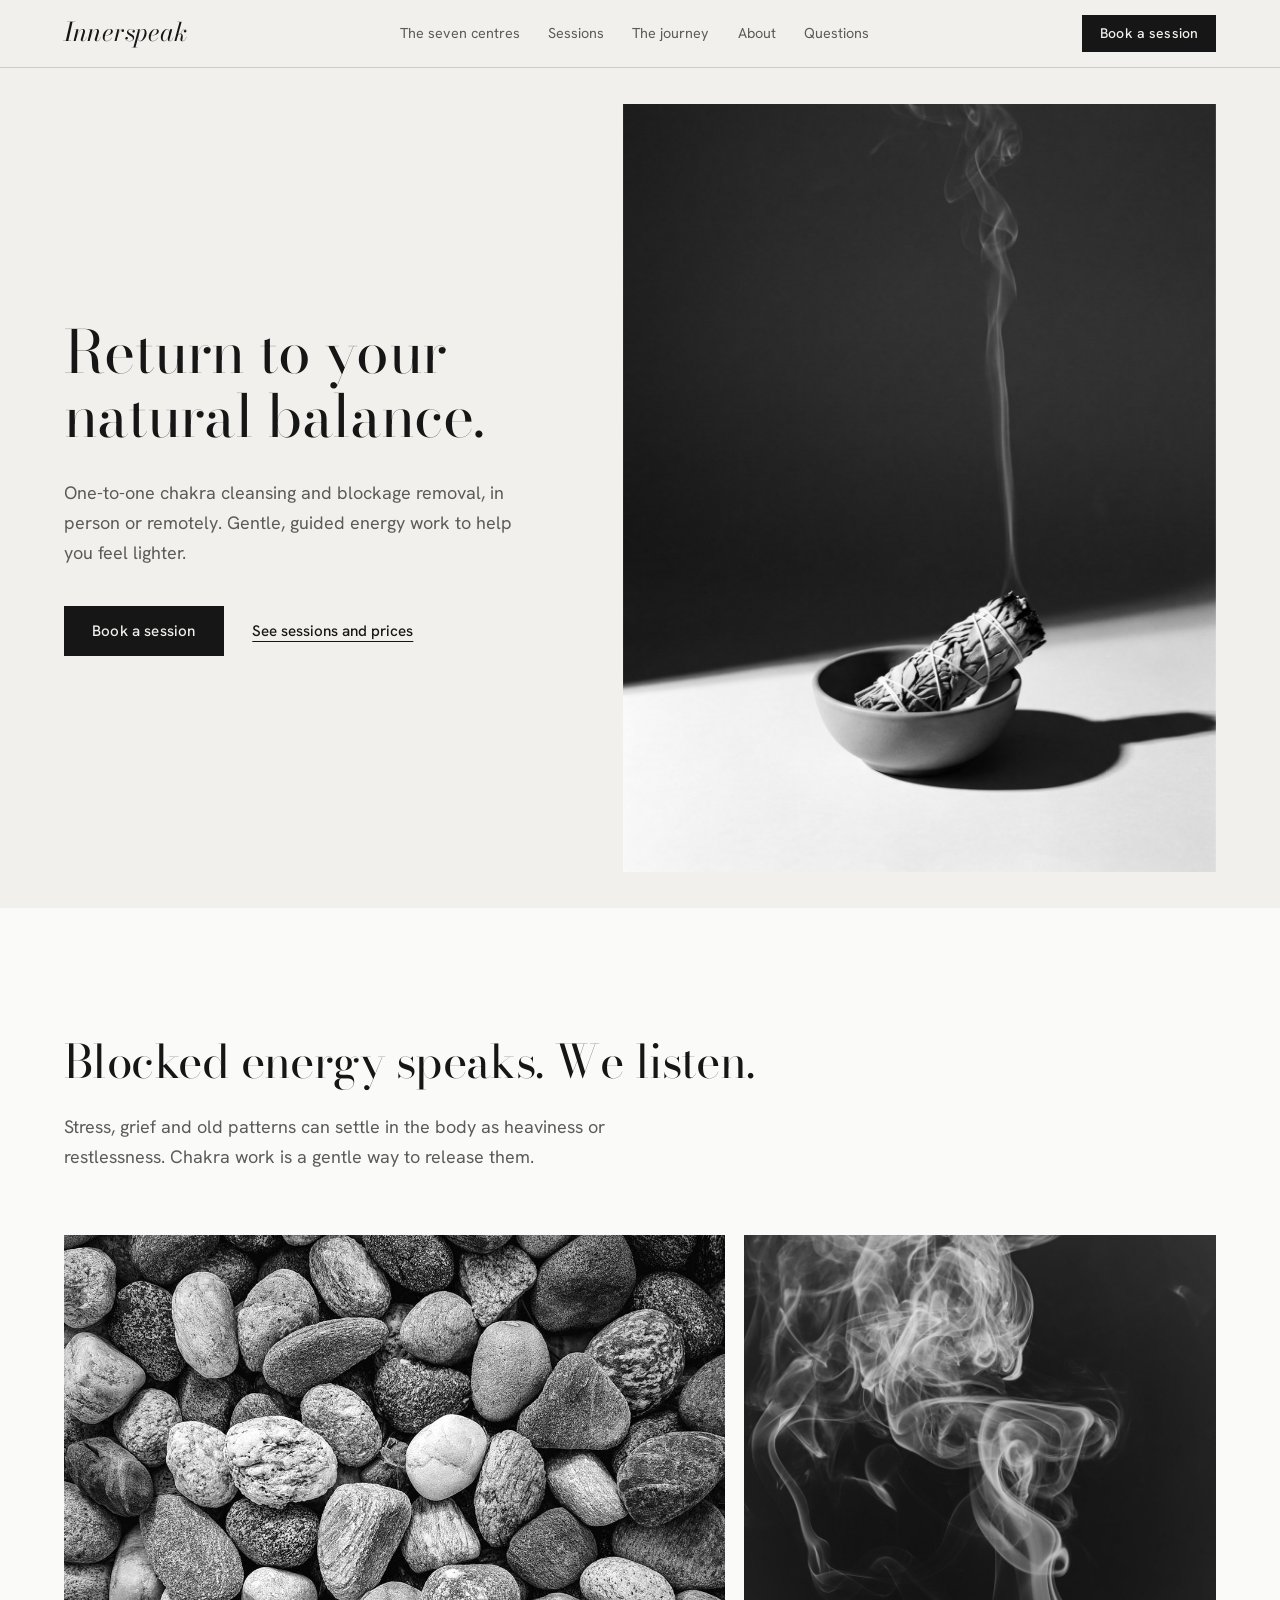
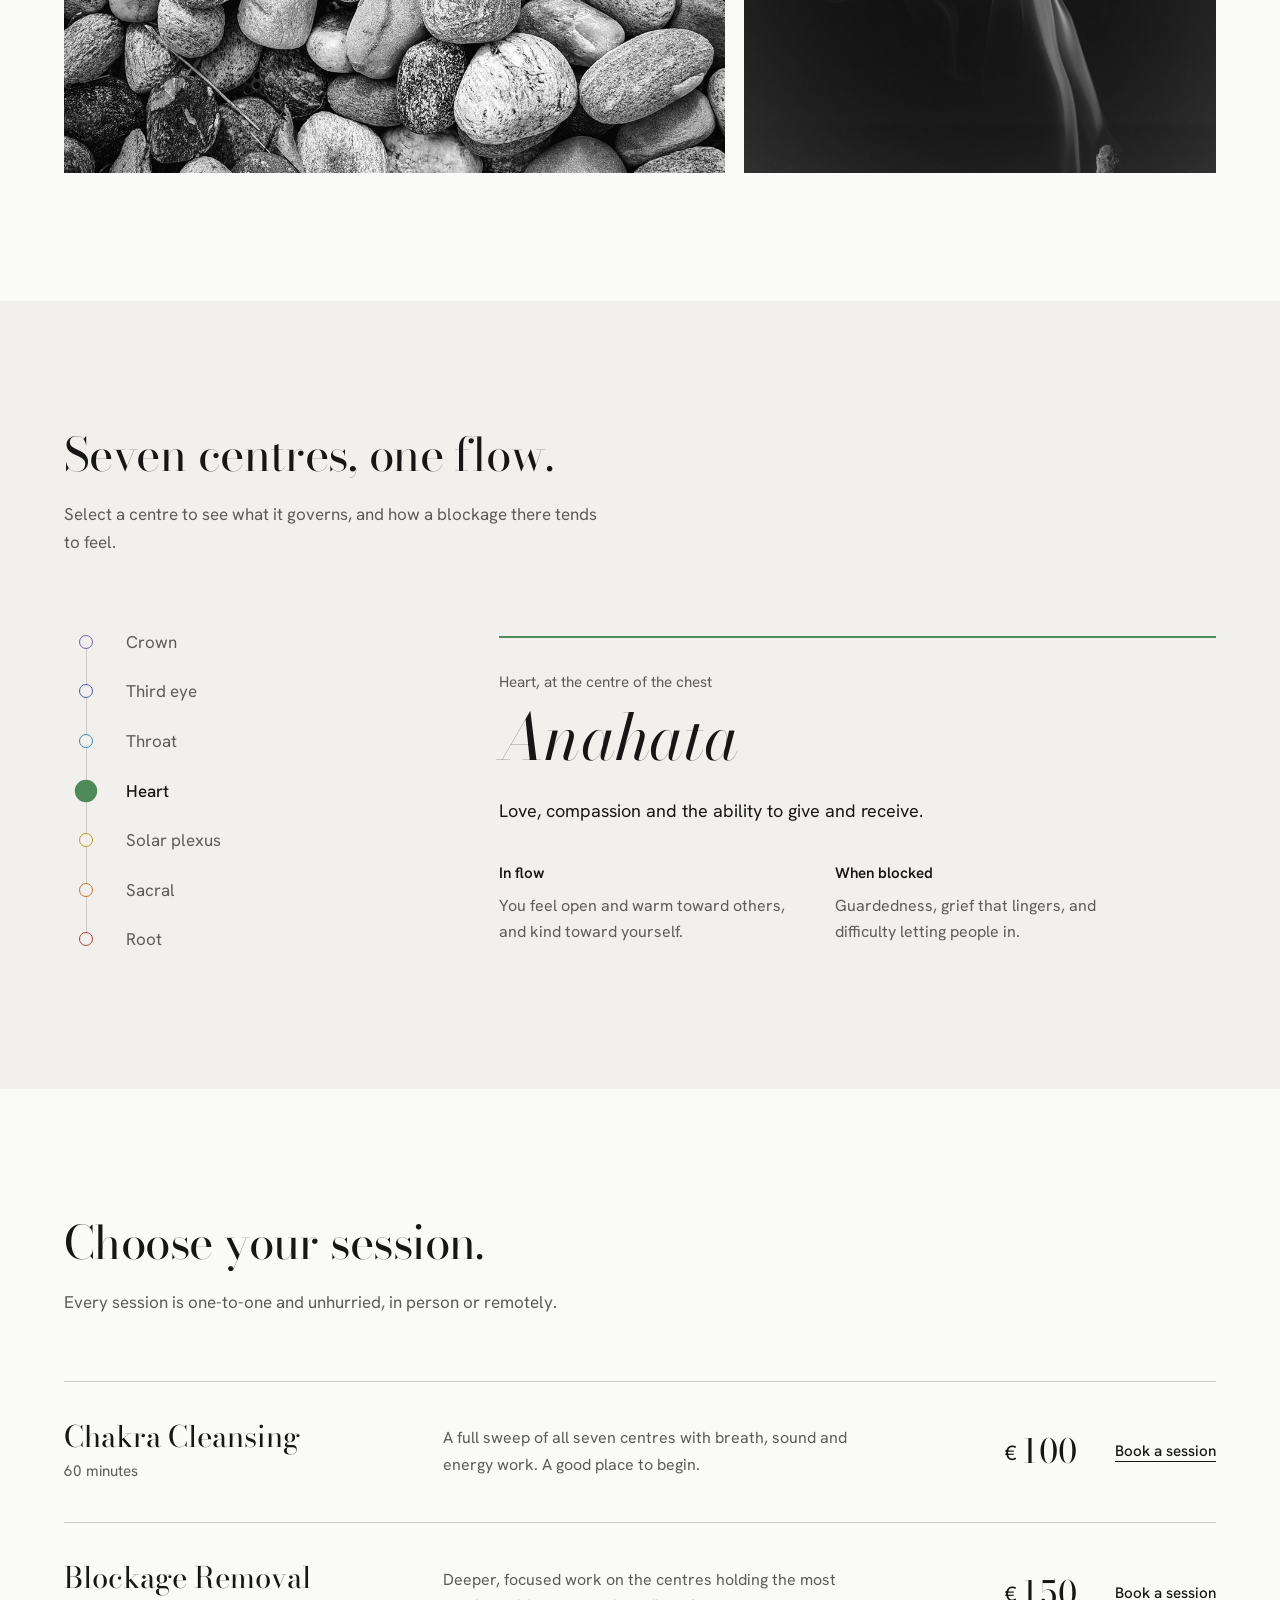
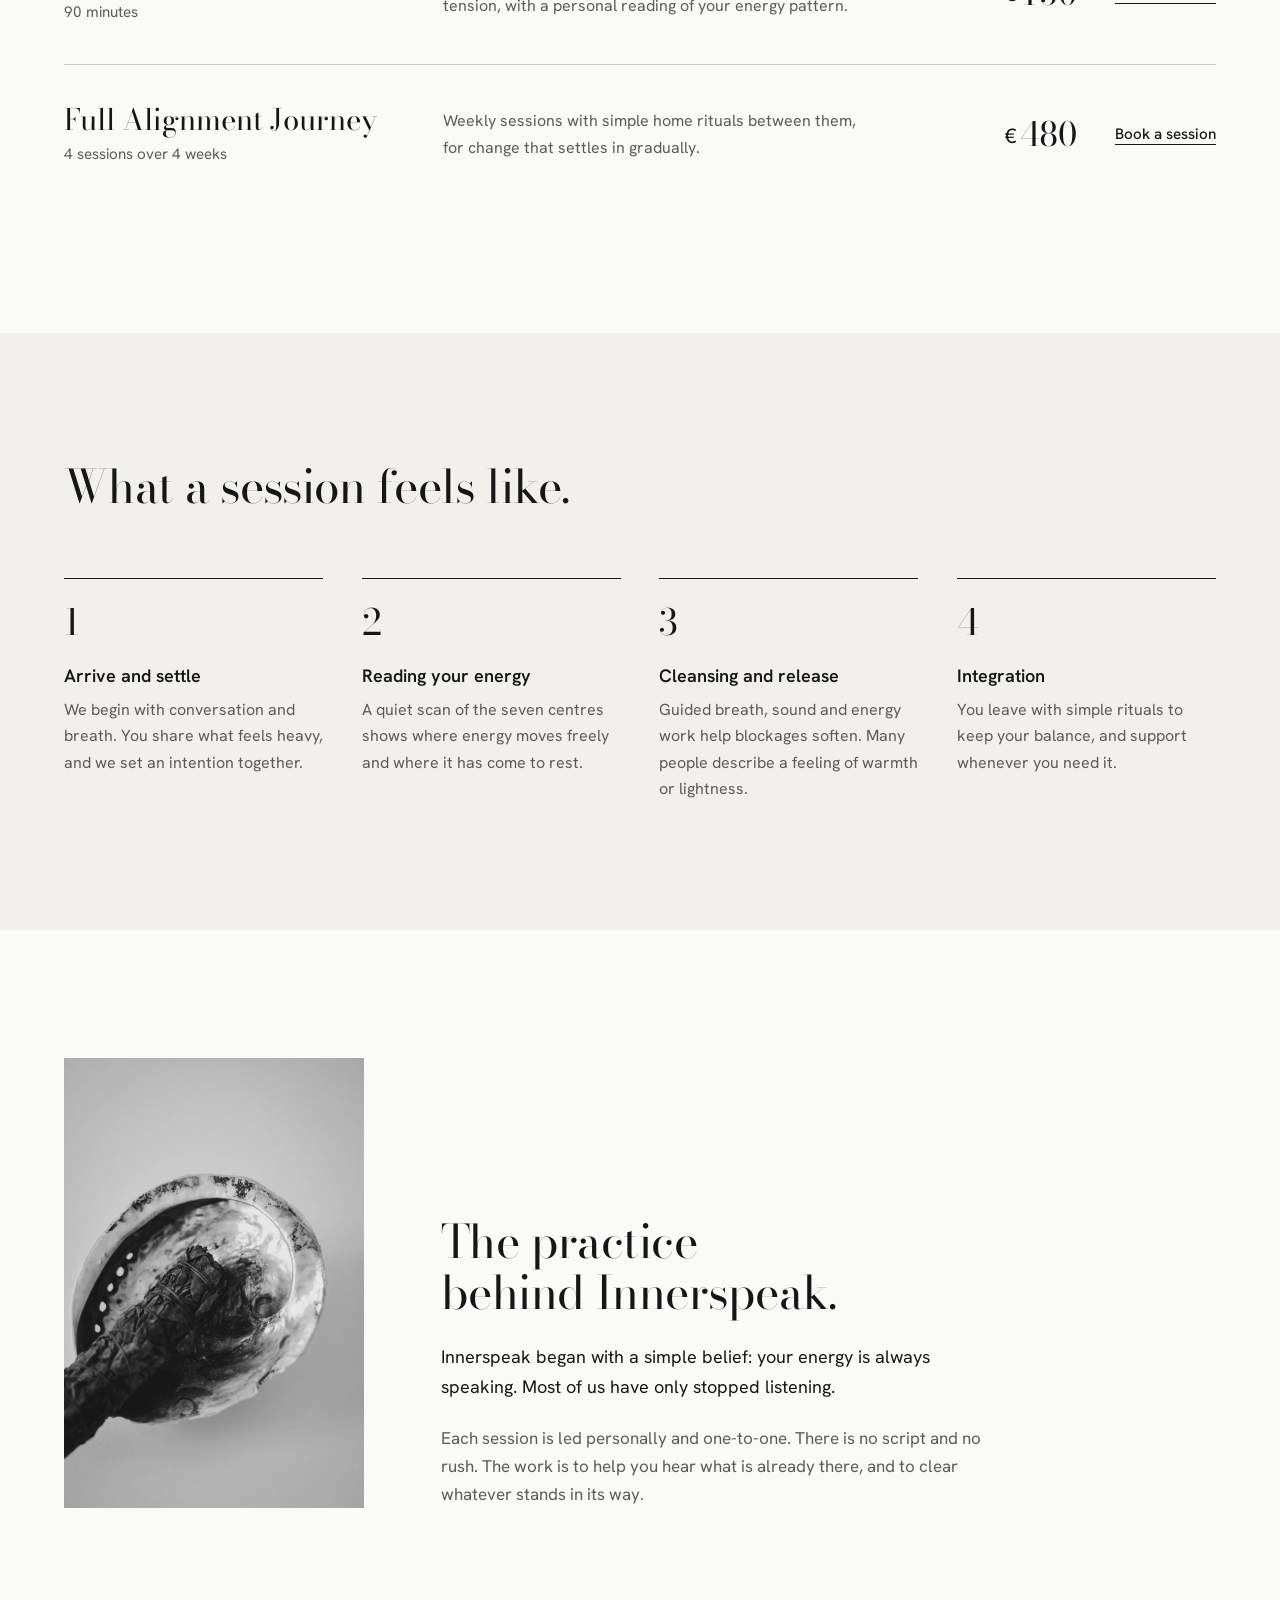
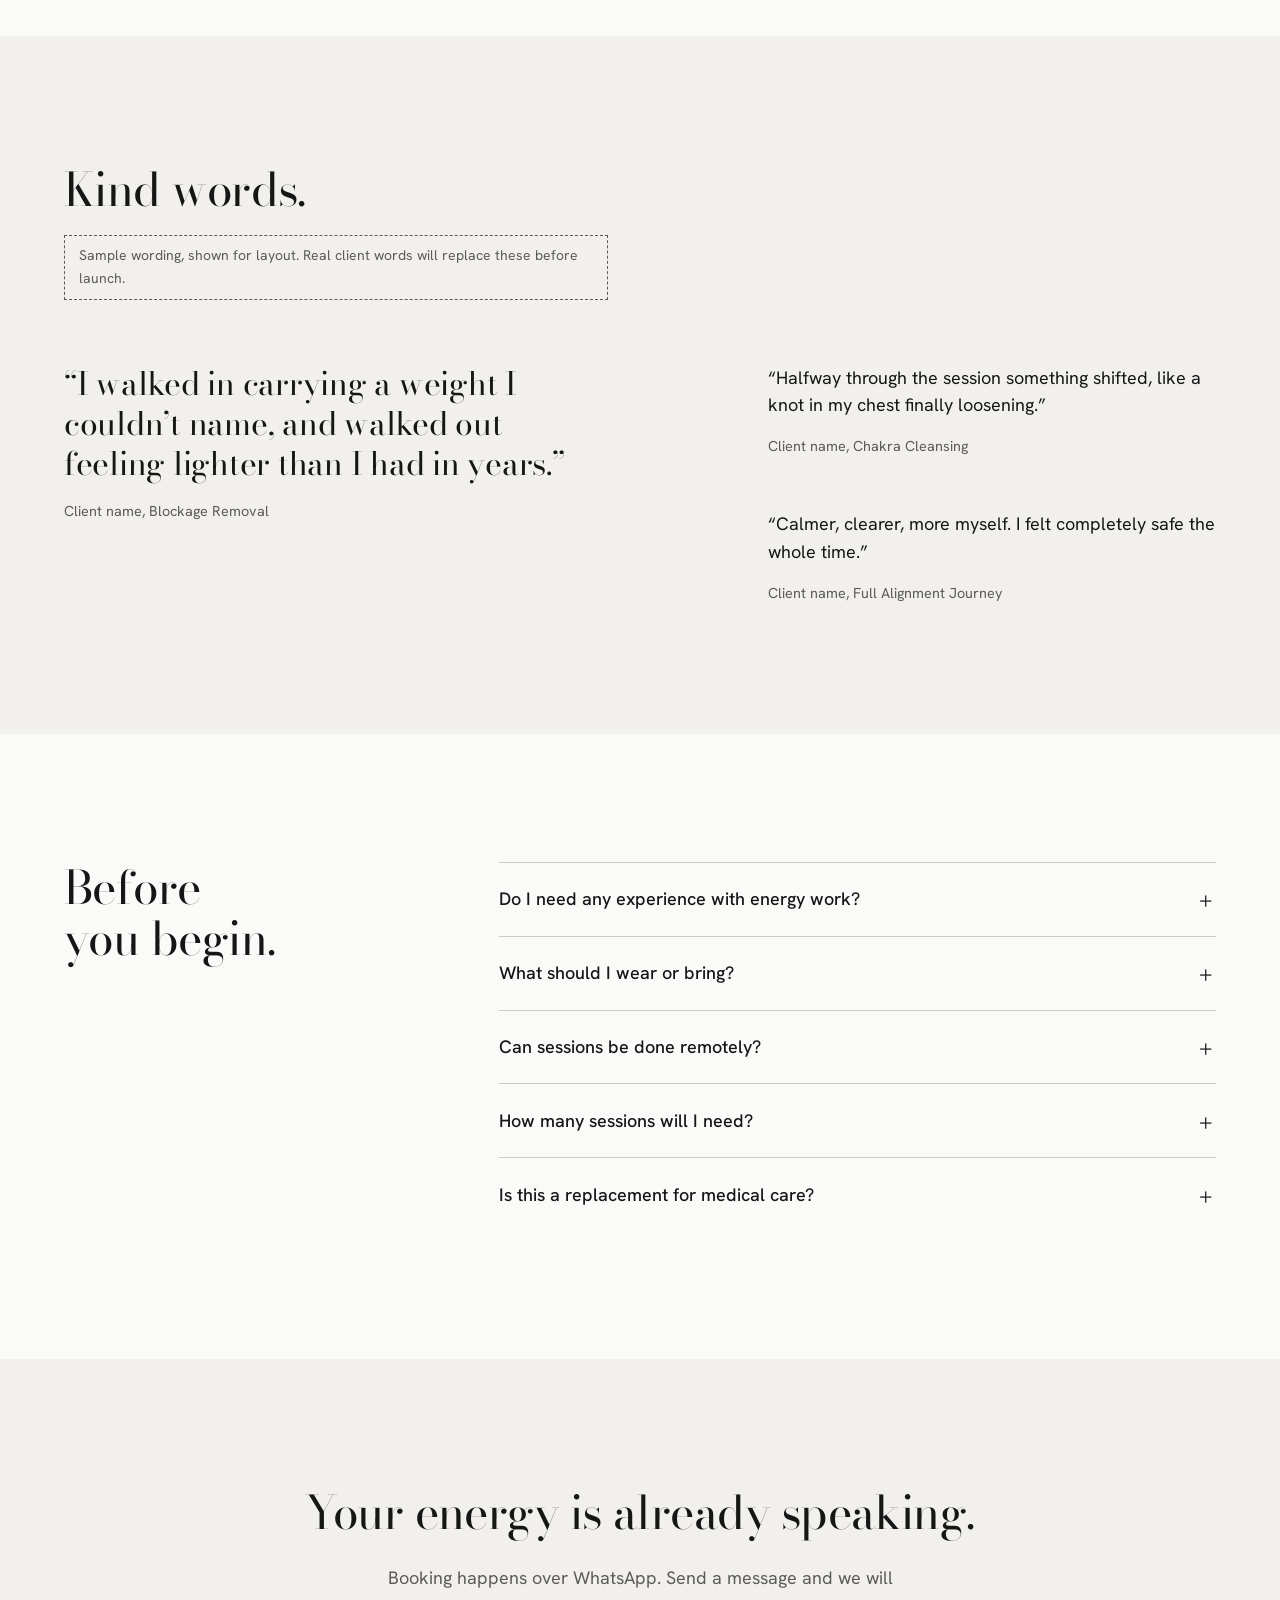
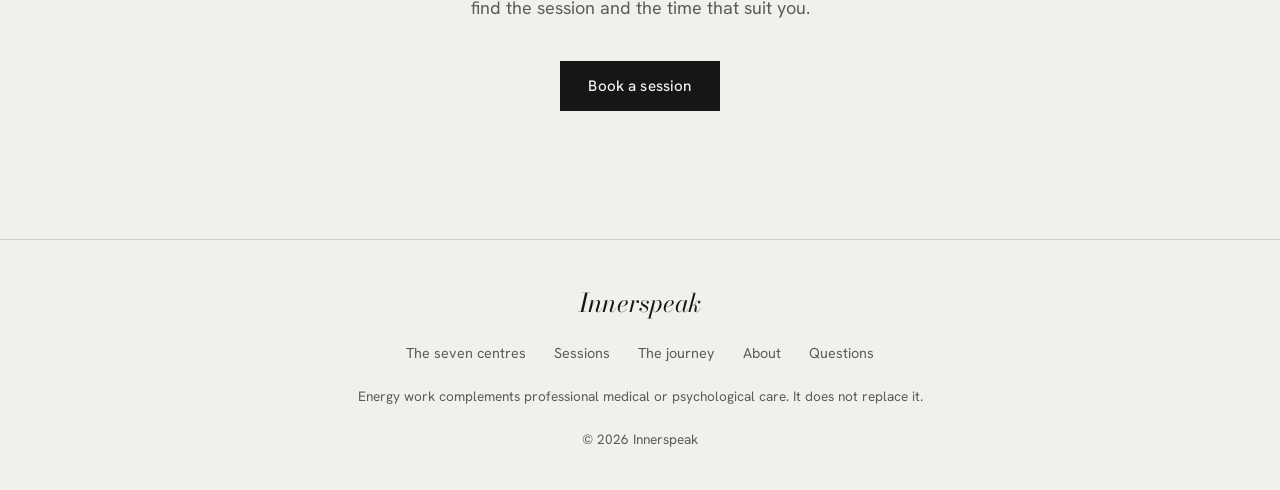
==== commit f332e9bc: "Replace photos with still lifes that show no people Sage, stones, smoke and a shell replace the figu" ====
--- a/index.html
+++ b/index.html
@@ -58,7 +58,7 @@
         </div>
       </div>
       <figure class="hero__figure">
-        <img src="images/hero.jpg" width="1289" height="1600" alt="A woman seated in meditation, seen from behind, with her hands pressed together behind her back" fetchpriority="high">
+        <img src="images/hero.jpg" width="1300" height="1614" alt="A bundle of white sage resting in a ceramic bowl, a thin line of smoke rising from it" fetchpriority="high">
       </figure>
     </section>
 
@@ -69,8 +69,8 @@
         <p>Stress, grief and old patterns can settle in the body as heaviness or restlessness. Chakra work is a gentle way to release them.</p>
       </div>
       <div class="why__images reveal">
-        <img src="images/ritual.jpg" width="1170" height="1000" alt="A kneeling figure in black holding a bundle of burning sage, smoke rising" loading="lazy" decoding="async">
-        <img src="images/sage.jpg" width="1289" height="1340" alt="A hand with silver rings holding a smoking sage bundle" loading="lazy" decoding="async">
+        <img src="images/ritual.jpg" width="1200" height="900" alt="Smooth grey river stones, seen from above" loading="lazy" decoding="async">
+        <img src="images/sage.jpg" width="1000" height="1500" alt="Smoke curling upward against a dark background" loading="lazy" decoding="async">
       </div>
     </section>
 
@@ -225,7 +225,7 @@
     <!-- ABOUT -->
     <section class="about" id="about">
       <div class="about__inner reveal">
-        <img src="images/about.jpg" width="424" height="510" alt="A hand reaching to touch an outstretched foot, casting a long shadow on a studio floor" loading="lazy" decoding="async">
+        <img src="images/about.jpg" width="600" height="900" alt="A sage bundle resting in an abalone shell" loading="lazy" decoding="async">
         <div>
           <h2>The practice behind Innerspeak.</h2>
           <p>Innerspeak began with a simple belief: your energy is always speaking. Most of us have only stopped listening.</p>
--- a/css/style.css
+++ b/css/style.css
@@ -205,7 +205,7 @@
   width: 100%;
   height: 100%;
   object-fit: cover;
-  object-position: 50% 78%;
+  object-position: 50% 82%;
 }
 
 /* ---------- Why ---------- */
@@ -228,8 +228,7 @@
   height: clamp(320px, 42vw, 560px);
   object-fit: cover;
 }
-.why__images img:first-child { object-position: 42% 30%; }
-.why__images img:last-child { object-position: 50% 55%; }
+.why__images img:last-child { object-position: 50% 45%; }
 
 /* ---------- Chakra explorer ---------- */
 .explorer {
@@ -536,8 +535,8 @@
     padding-block: 2.5rem 3.5rem;
     gap: 2.25rem;
   }
-  .hero__figure { height: 62vw; min-height: 260px; order: 2; }
-  .hero__figure img { object-position: 50% 70%; }
+  .hero__figure { height: 105vw; min-height: 320px; order: 2; }
+  .hero__figure img { object-position: 50% 85%; }
 
   .why__images { grid-template-columns: minmax(0, 1fr); }
   .why__images img { height: 72vw; }
